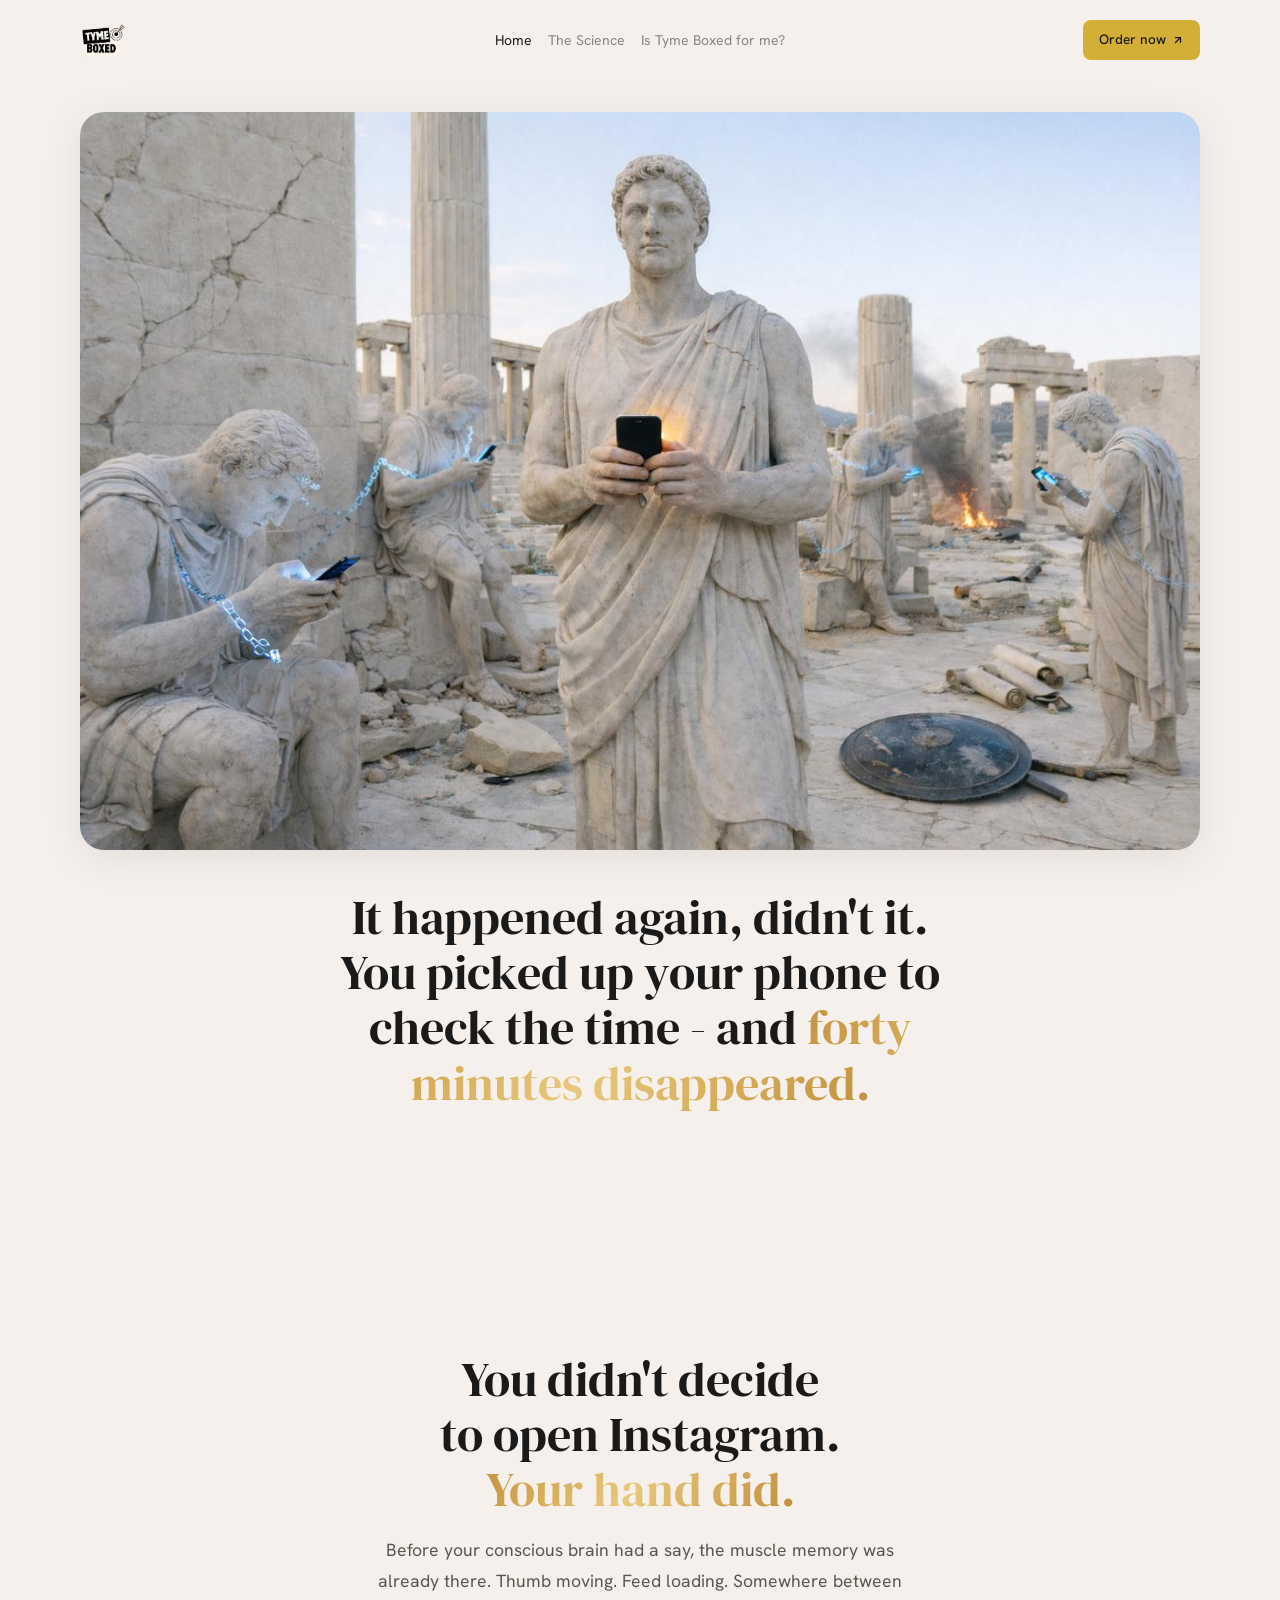
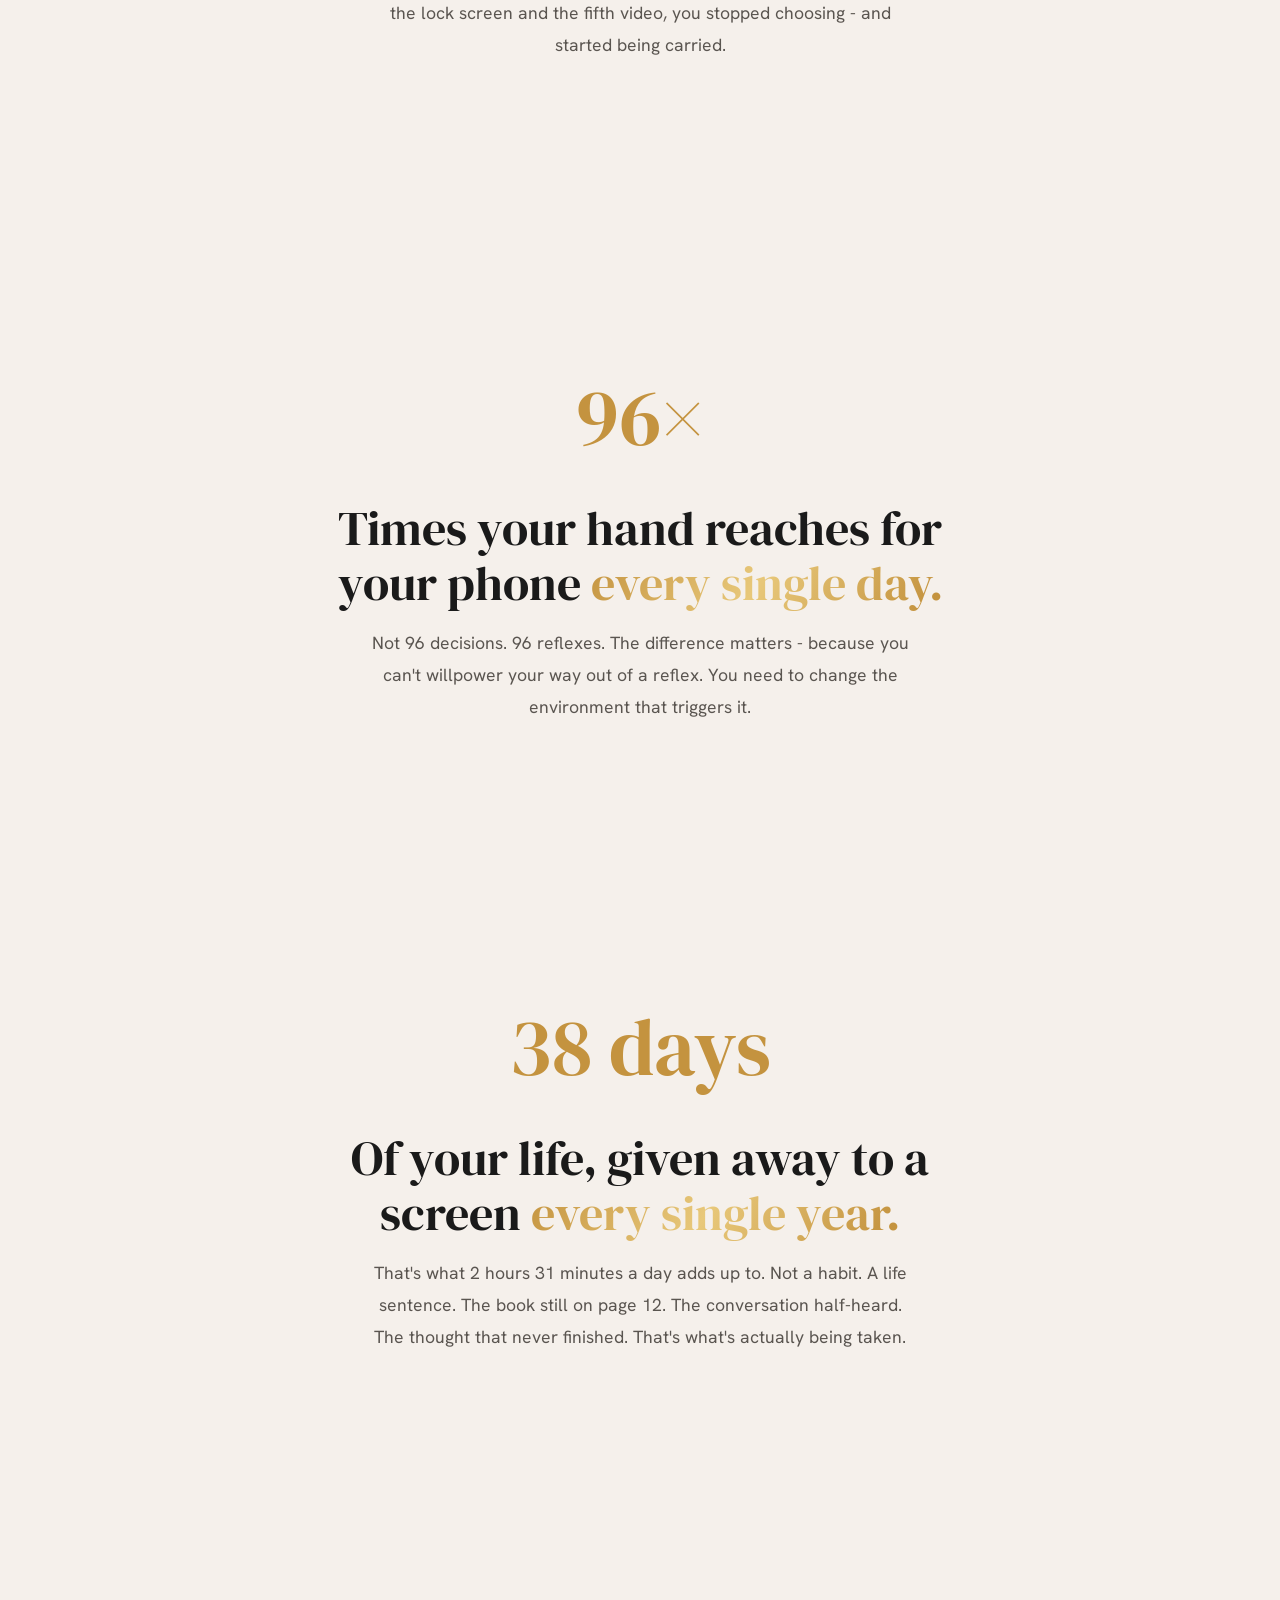
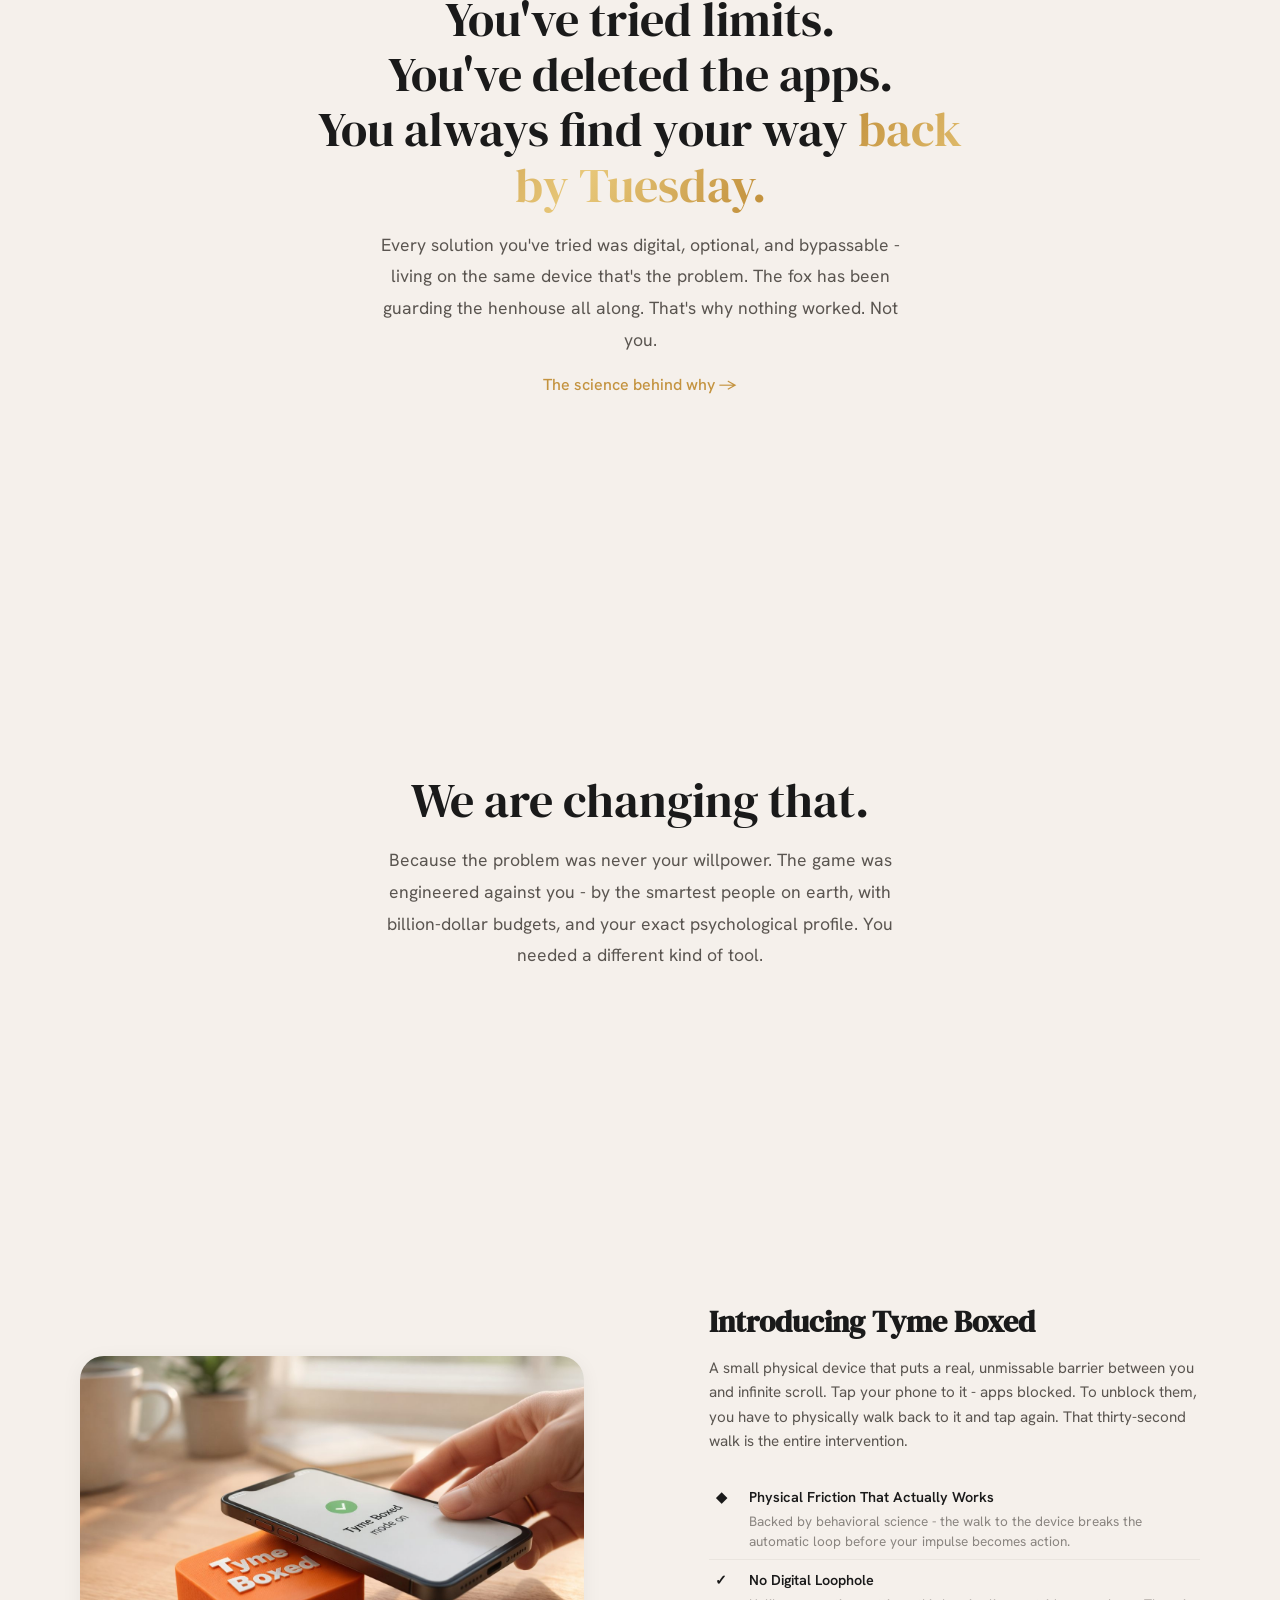
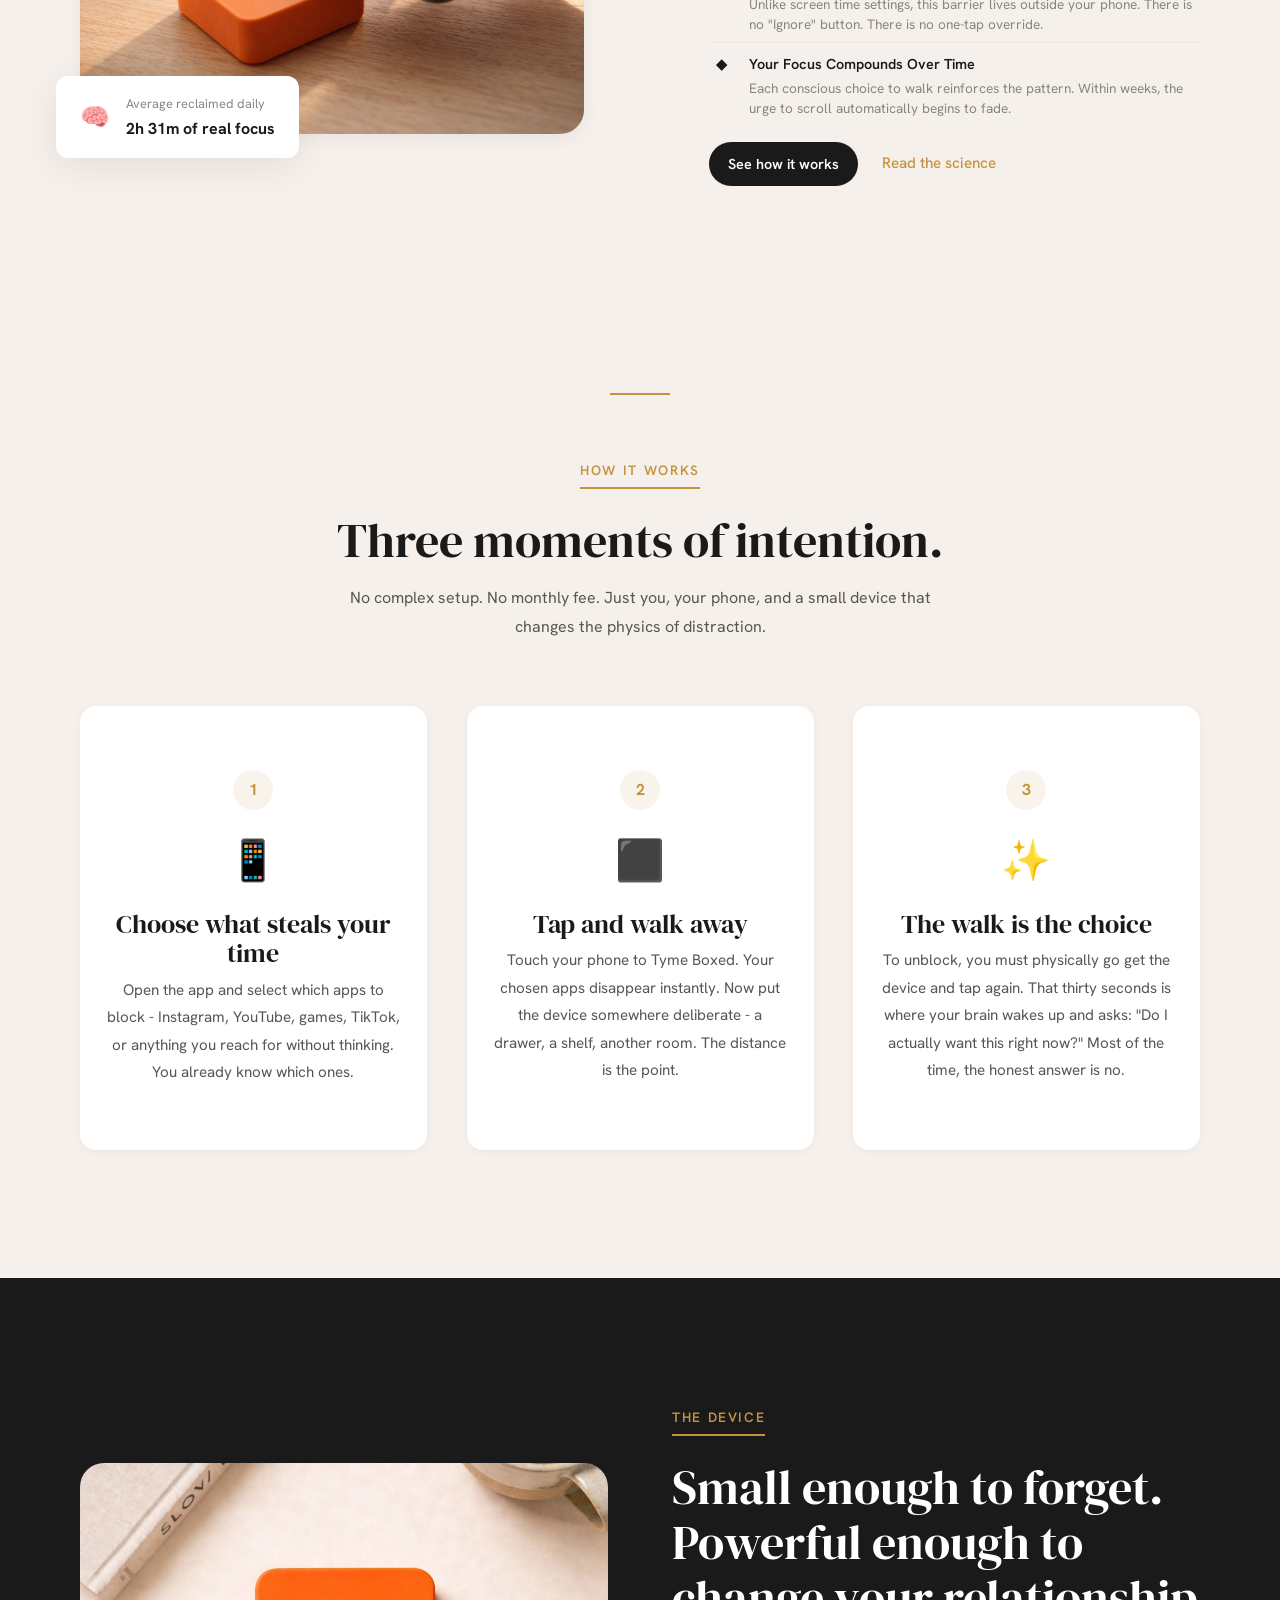
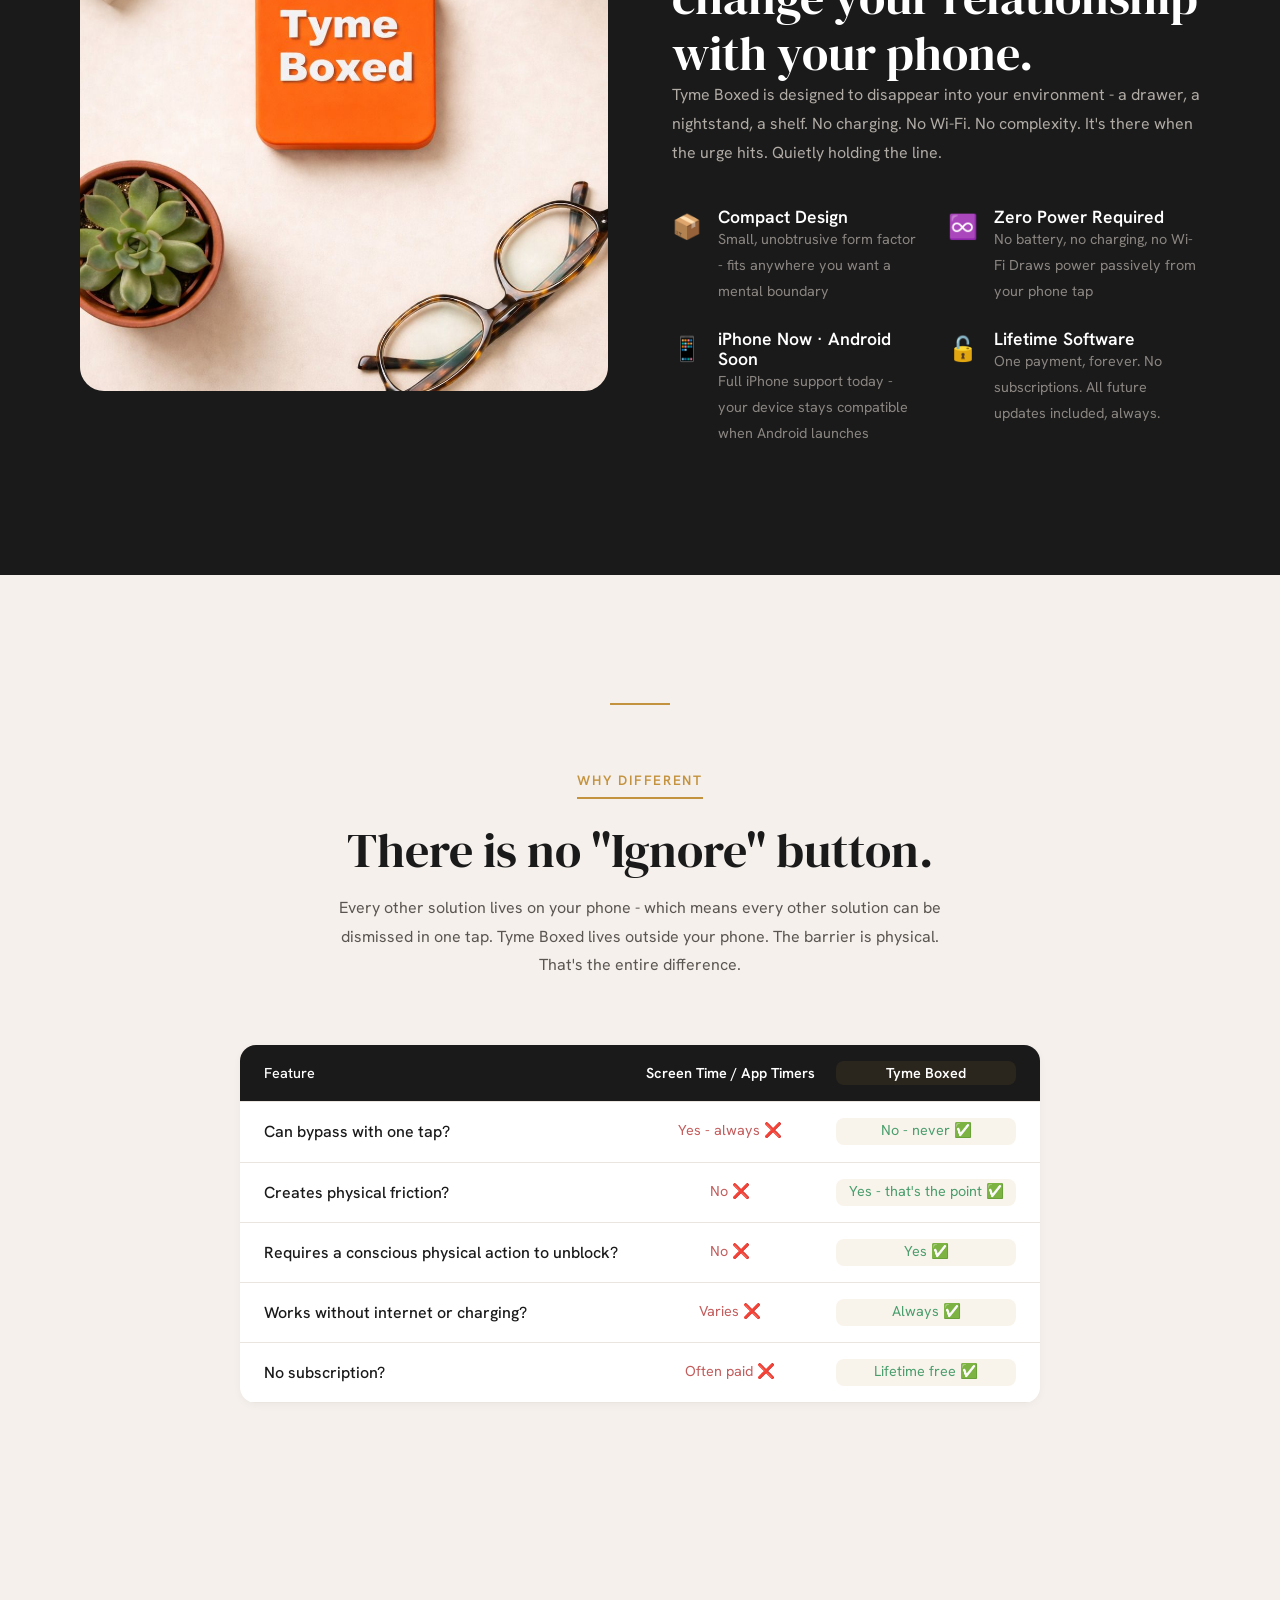
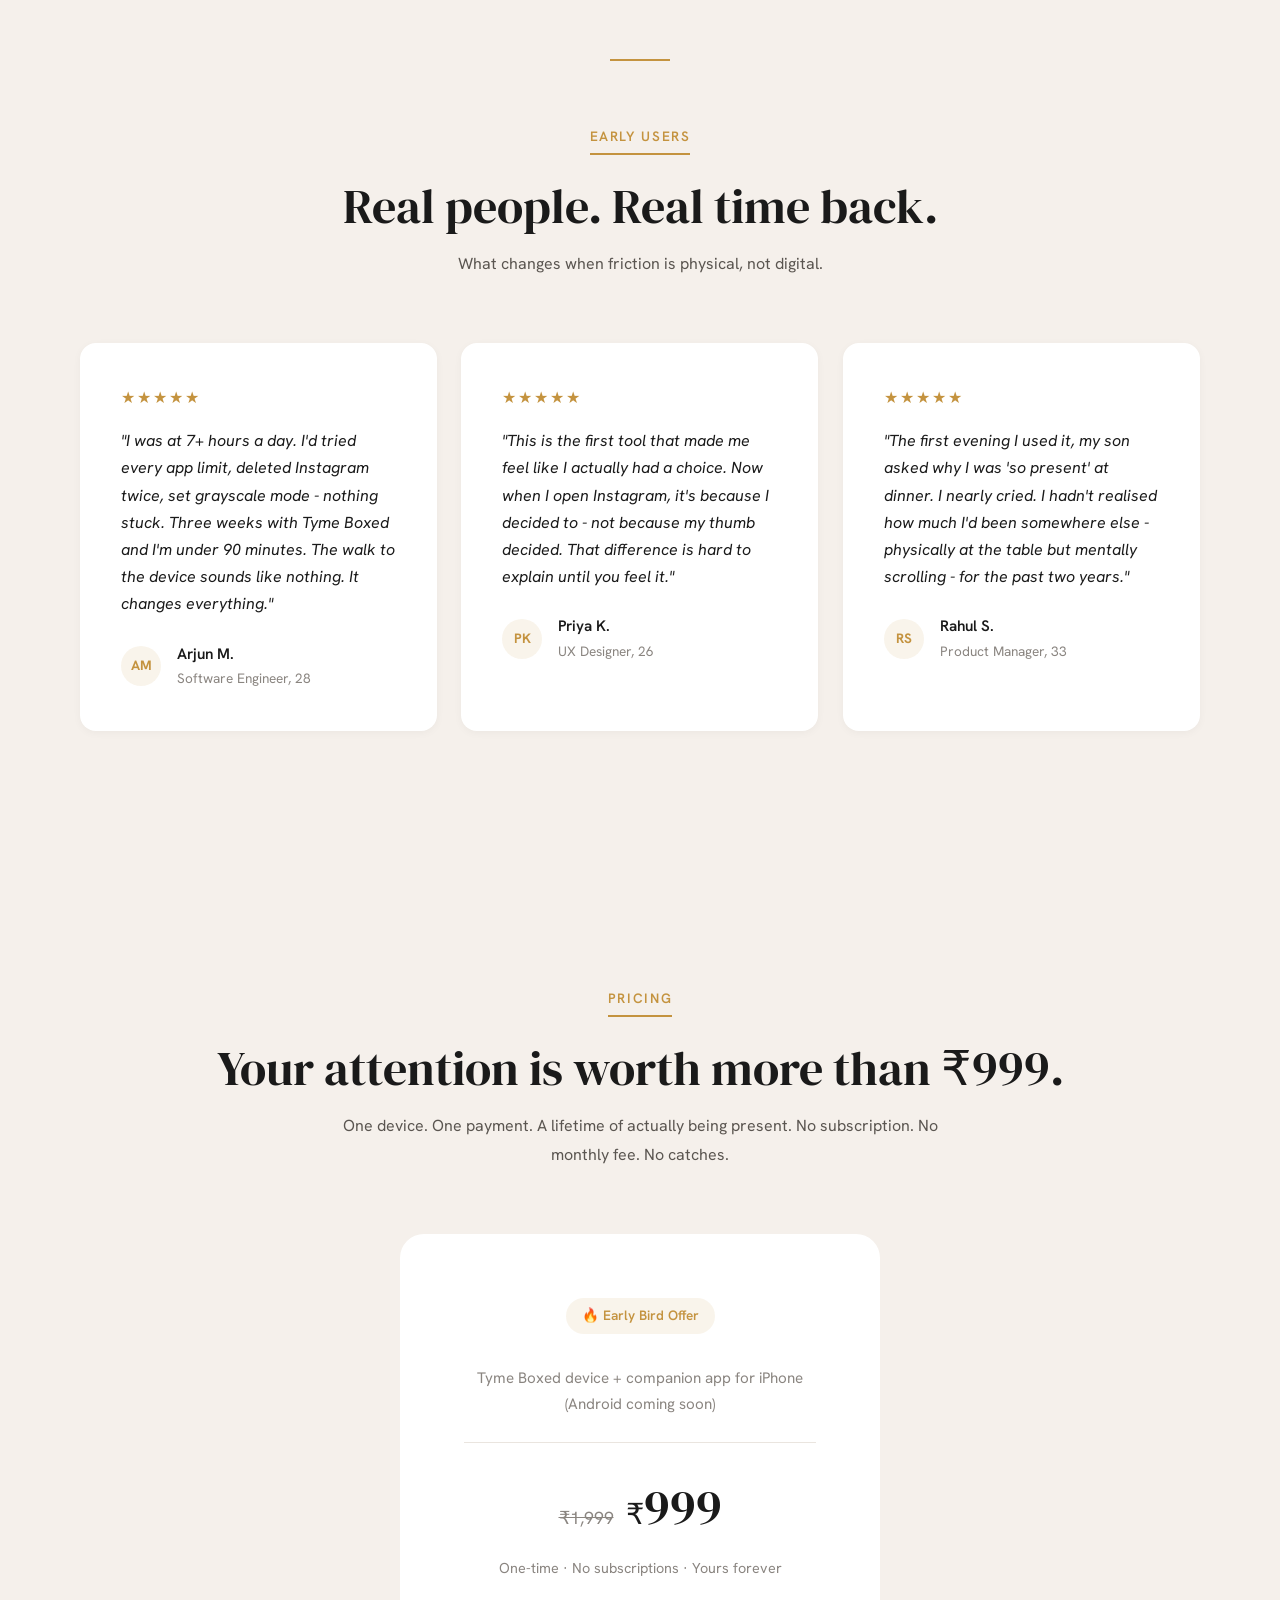
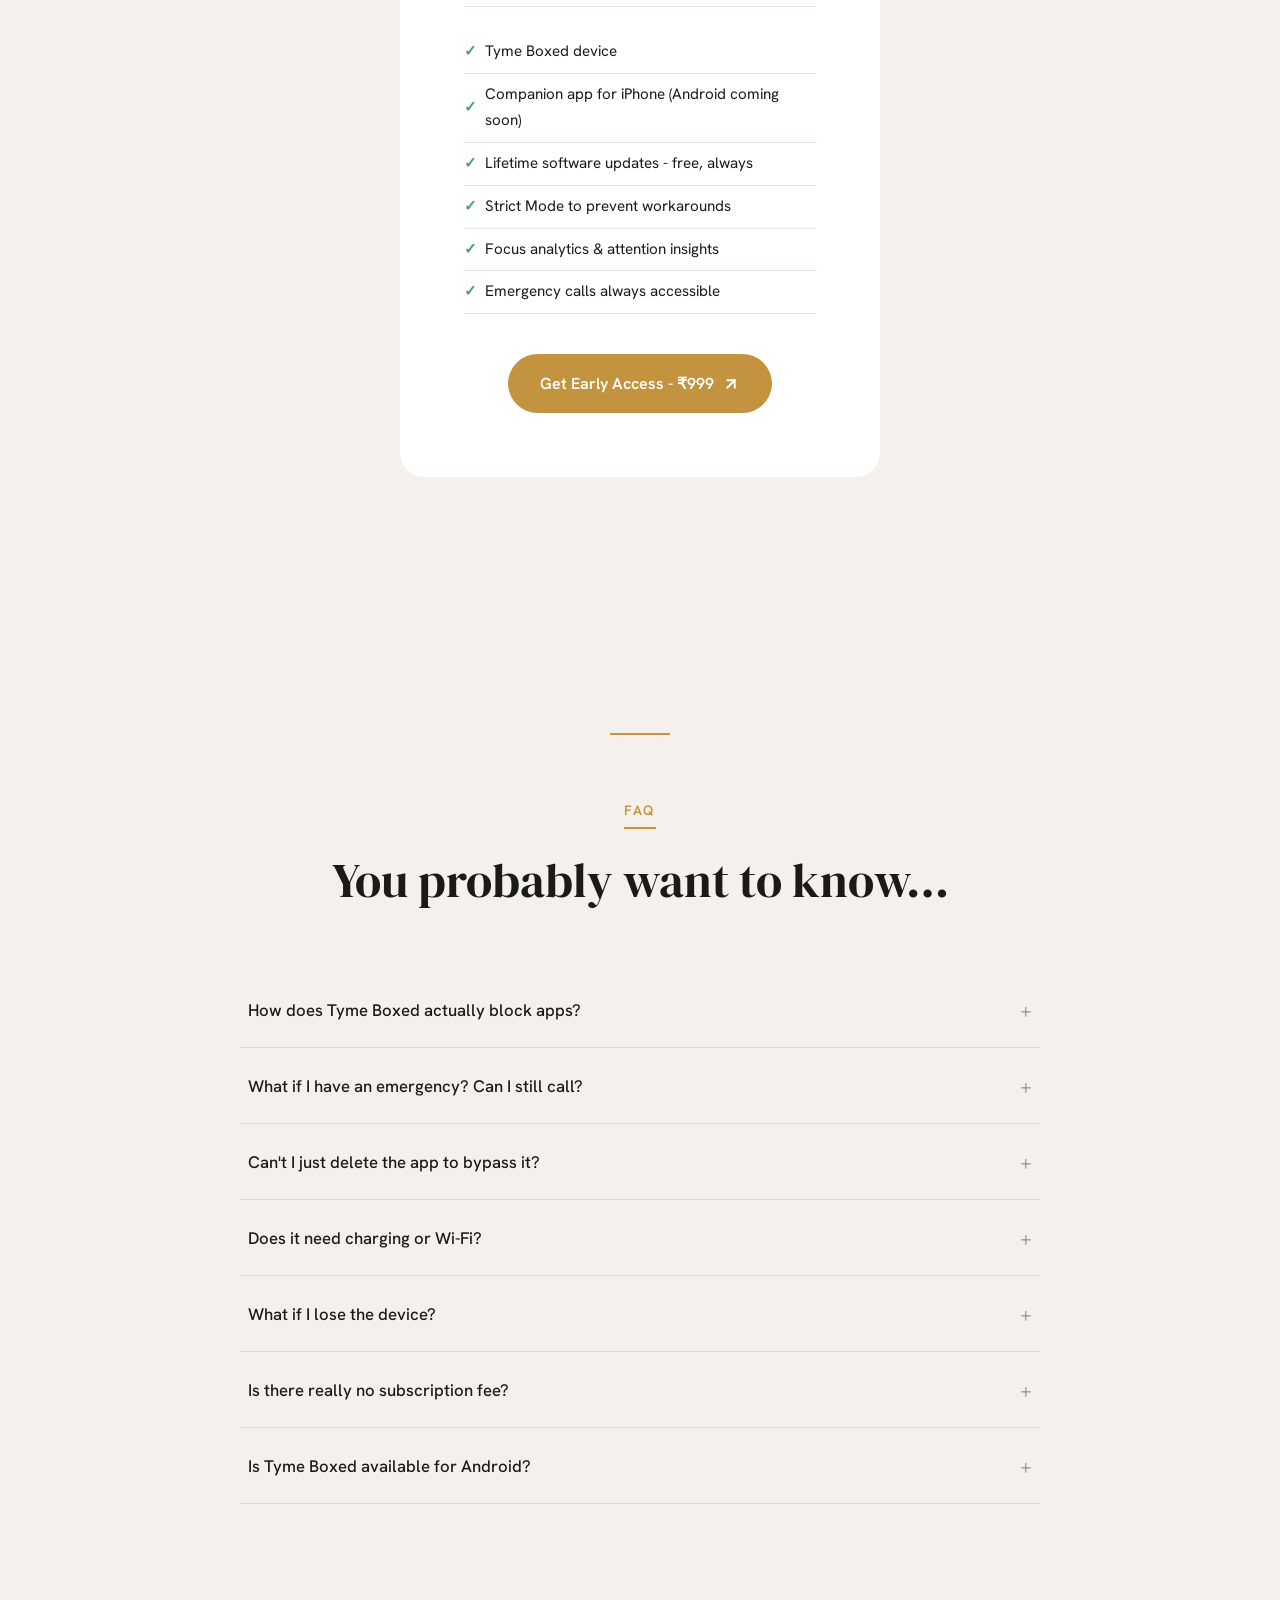
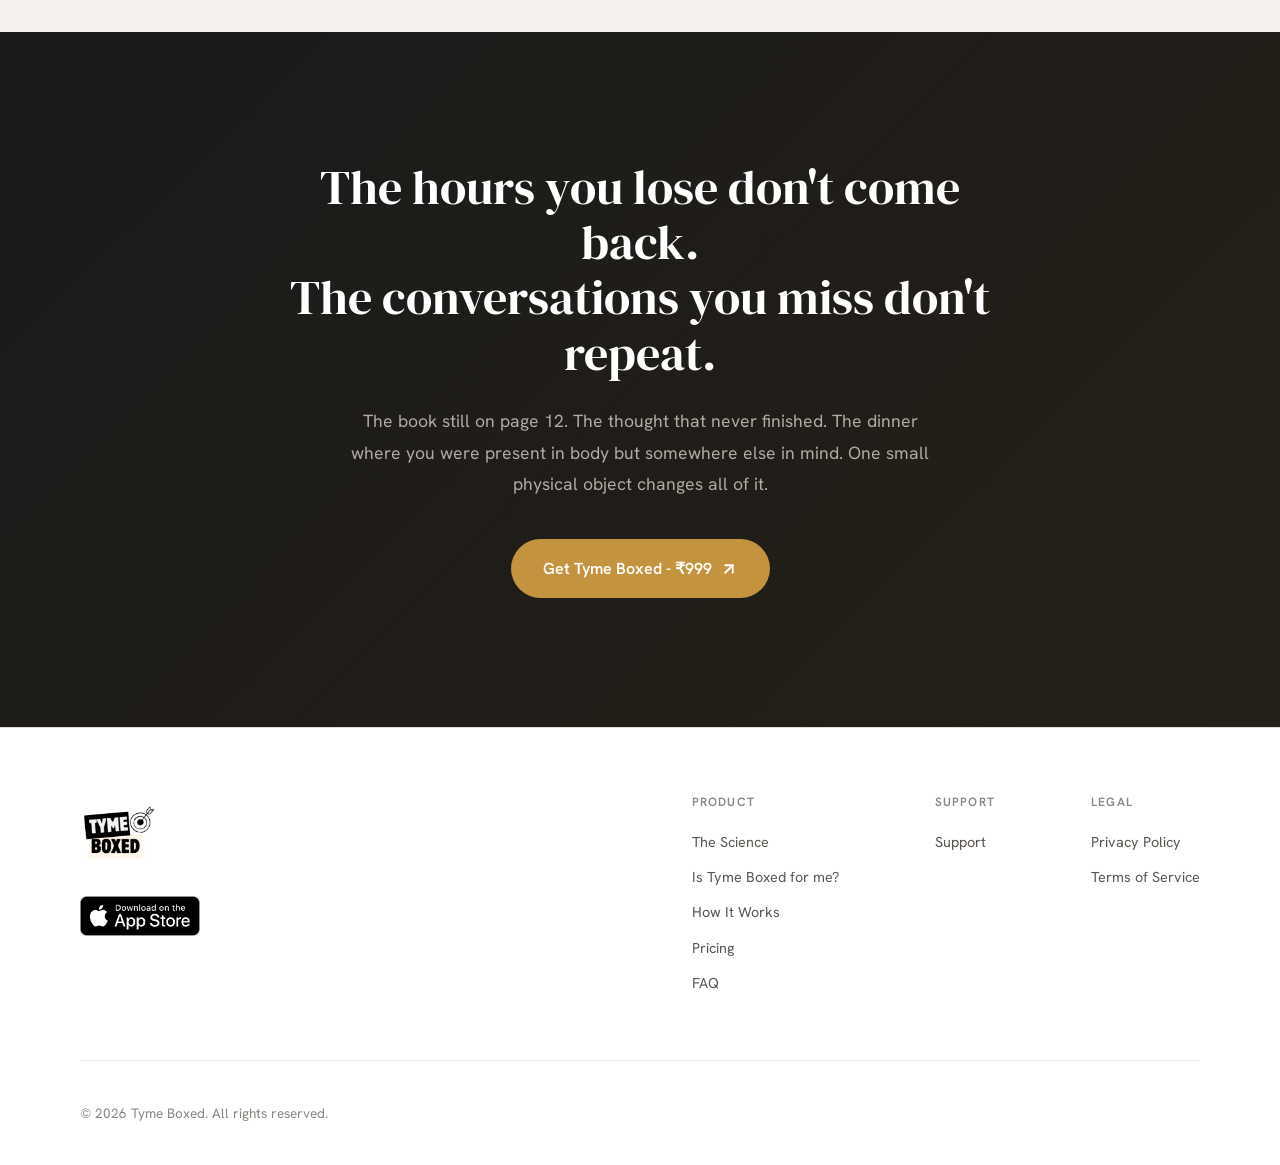
==== index.html @ aa6cd647 "first commit" ====
<!DOCTYPE html>
<html lang="en">

<head>
  <meta charset="UTF-8">
  <meta name="viewport" content="width=device-width, initial-scale=1.0, viewport-fit=cover">
  <title>Tyme Boxed-It happened again, didn't it.</title>
  <meta name="description"
    content="You didn't decide to open Instagram. Your hand just did it. Tyme Boxed is the first physical tool that puts a real barrier between you and the apps designed to hijack your attention.">
  <meta property="og:title" content="Tyme Boxed — Reclaim your attention. Physically.">
  <meta property="og:description"
    content="A tiny NFC device that blocks distracting apps until you physically walk to it and tap again. The walk is the intervention. ₹999 one-time.">
  <meta name="twitter:card" content="summary_large_image">
  <link rel="stylesheet" href="style.css">
  <link rel="icon" href="B11.png">
</head>

<body>

  <!-- ========== NAVIGATION ========== -->
  <nav class="navbar" id="navbar">
    <div class="container">
      <a href="index.html" class="nav-logo"><img src="B1.png" alt="Tyme Boxed"></a>
      <ul class="nav-links" id="navLinks">
        <li><a href="index.html" class="active">Home</a></li>
        <li><a href="science.html">The Science</a></li>
        <li><a href="quiz.html">Is Tyme Boxed for me?</a></li>
      </ul>
      <div class="nav-right">
        <a href="preorder.html" class="nav-cta">
          Order now
          <svg class="nav-cta-arrow" viewBox="0 0 24 24" fill="none" stroke="currentColor" stroke-width="2.5" stroke-linecap="round" stroke-linejoin="round" aria-hidden="true">
            <line x1="7" y1="17" x2="17" y2="7" />
            <polyline points="7 7 17 7 17 17" />
          </svg>
        </a>
        <button class="nav-hamburger" id="navHamburger" aria-label="Toggle menu">
          <span></span><span></span><span></span>
        </button>
      </div>
    </div>
  </nav>

  <!-- ========== HERO ========== -->
  <section class="hero" id="home">
    <div class="container hero-container">
      <div class="hero-image-wrapper reveal">
        <div class="hero-image hero-image-horizontal">
          <img src="main.jpeg" alt="Tyme Boxed device beside a phone — a physical barrier from infinite scroll"
            loading="eager">
        </div>
      </div>
      <div class="hero-text-row reveal">
        <h2 class="hero-headline">It happened again, didn't it. You picked up your phone to check the time - and <span class="accent">forty minutes disappeared.</span></h2>
      </div>
    </div>
  </section>

  <!-- ========== PROBLEM — SCROLL NARRATIVE ========== -->
  <section class="problem" id="problem">

    <div class="problem-slide">
      <div class="reveal">
        <h2>You didn't decide<br>to open Instagram.<br><span class="accent">Your hand did.</span></h2>
        <p>Before your conscious brain had a say, the muscle memory was already there. Thumb moving. Feed loading. Somewhere between the lock screen and the fifth video, you stopped choosing - and started being carried.</p>
      </div>
    </div>

    <div class="problem-slide">
      <div class="reveal">
        <span class="stat-number">96×</span>
        <h2>Times your hand reaches for your phone <span class="accent">every single day.</span></h2>
        <p>Not 96 decisions. 96 reflexes. The difference matters - because you can't willpower your way out of a reflex. You need to change the environment that triggers it.</p>
      </div>
    </div>

    <div class="problem-slide">
      <div class="reveal">
        <span class="stat-number">38 days</span>
        <h2>Of your life, given away to a screen <span class="accent">every single year.</span></h2>
        <p>That's what 2 hours 31 minutes a day adds up to. Not a habit. A life sentence. The book still on page 12. The conversation half-heard. The thought that never finished. That's what's actually being taken.</p>
      </div>
    </div>

    <div class="problem-slide">
      <div class="reveal">
        <h2>You've tried limits.<br>You've deleted the apps.<br>You always find your way <span class="accent">back by Tuesday.</span></h2>
        <p>Every solution you've tried was digital, optional, and bypassable - living on the same device that's the problem. The fox has been guarding the henhouse all along. That's why nothing worked. Not you.</p>
        <a href="science.html" class="subtle-link">The science behind why →</a>
      </div>
    </div>

  </section>

  <!-- ========== WE ARE CHANGING THAT ========== -->
  <section class="changing-section" id="changing">
    <div class="changing-slide">
      <div class="reveal">
        <h2>We are changing that.</h2>
        <p>Because the problem was never your willpower. The game was engineered against you - by the smartest people on earth, with billion-dollar budgets, and your exact psychological profile. You needed a different kind of tool.</p>
      </div>
    </div>
  </section>

  <!-- ========== INTRODUCING TYME BOXED ========== -->
  <section class="intro-section" id="intro">
    <div class="container">
      <div class="intro-card reveal reveal-scale">
        <div class="intro-image-wrapper">
          <div class="intro-image">
            <img src="Tab.jpeg" alt="Tyme Boxed — the physical key to your phone's most distracting apps" loading="lazy">
          </div>
          <div class="hero-float-card">
            <div class="icon">🧠</div>
            <div class="info">
              <p>Average reclaimed daily</p>
              <strong>2h 31m of real focus</strong>
            </div>
          </div>
        </div>
        <div class="intro-content">
          <h2 class="intro-heading">Introducing Tyme Boxed</h2>
          <p class="intro-description">A small physical device that puts a real, unmissable barrier between you and infinite scroll. Tap your phone to it - apps blocked. To unblock them, you have to physically walk back to it and tap again. That thirty-second walk is the entire intervention.</p>
          <ul class="intro-features">
            <li class="intro-feature reveal reveal-delay-1">
              <span class="intro-feature-icon">◆</span>
              <div>
                <strong>Physical Friction That Actually Works</strong>
                <p>Backed by behavioral science - the walk to the device breaks the automatic loop before your impulse becomes action.</p>
              </div>
            </li>
            <li class="intro-feature reveal reveal-delay-2">
              <span class="intro-feature-icon">✓</span>
              <div>
                <strong>No Digital Loophole</strong>
                <p>Unlike screen time settings, this barrier lives outside your phone. There is no "Ignore" button. There is no one-tap override.</p>
              </div>
            </li>
            <li class="intro-feature reveal reveal-delay-3">
              <span class="intro-feature-icon">◆</span>
              <div>
                <strong>Your Focus Compounds Over Time</strong>
                <p>Each conscious choice to walk reinforces the pattern. Within weeks, the urge to scroll automatically begins to fade.</p>
              </div>
            </li>
          </ul>
          <div class="intro-actions">
            <a href="#how-it-works" class="btn-intro-primary">See how it works</a>
            <a href="science.html" class="intro-link">Read the science</a>
          </div>
        </div>
      </div>
    </div>
  </section>

  <!-- ========== HOW IT WORKS ========== -->
  <section class="how-it-works" id="how-it-works">
    <div class="container">
      <div class="how-it-works-header reveal">
        <span class="section-label">How It Works</span>
        <h2>Three moments of intention.</h2>
        <p>No complex setup. No monthly fee. Just you, your phone, and a small device that changes the physics of distraction.</p>
      </div>

      <div class="steps-container">
        <div class="step reveal reveal-delay-1">
          <div class="step-number">1</div>
          <div class="step-icon">📱</div>
          <h3>Choose what steals your time</h3>
          <p>Open the app and select which apps to block - Instagram, YouTube, games, TikTok, or anything you reach for without thinking. You already know which ones.</p>
        </div>

        <div class="step reveal reveal-delay-2">
          <div class="step-number">2</div>
          <div class="step-icon">⬛</div>
          <h3>Tap and walk away</h3>
          <p>Touch your phone to Tyme Boxed. Your chosen apps disappear instantly. Now put the device somewhere deliberate - a drawer, a shelf, another room. The distance is the point.</p>
        </div>

        <div class="step reveal reveal-delay-3">
          <div class="step-number">3</div>
          <div class="step-icon">✨</div>
          <h3>The walk is the choice</h3>
          <p>To unblock, you must physically go get the device and tap again. That thirty seconds is where your brain wakes up and asks: "Do I actually want this right now?" Most of the time, the honest answer is no.</p>
        </div>
      </div>
    </div>
  </section>

  <!-- ========== PRODUCT SHOWCASE ========== -->
  <section class="product-showcase" id="product">
    <div class="container">
      <div class="product-image-wrapper reveal reveal-left">
        <img src="Device.jpeg" alt="Tyme Boxed device — minimal, elegant, no charging required" loading="lazy">
      </div>
      <div class="product-details">
        <span class="section-label reveal reveal-right">The Device</span>
        <h2 class="reveal reveal-right">Small enough to forget.<br>Powerful enough to change your relationship with your phone.</h2>
        <p class="reveal reveal-right">Tyme Boxed is designed to disappear into your environment - a drawer, a nightstand, a shelf. No charging. No Wi-Fi. No complexity. It's there when the urge hits. Quietly holding the line.</p>

        <div class="product-specs">
          <div class="spec-item reveal reveal-delay-1">
            <div class="spec-icon">📦</div>
            <div>
              <h4>Compact Design</h4>
              <p>Small, unobtrusive form factor - fits anywhere you want a mental boundary</p>
            </div>
          </div>
          <div class="spec-item reveal reveal-delay-2">
            <div class="spec-icon">♾️</div>
            <div>
              <h4>Zero Power Required</h4>
              <p>No battery, no charging, no Wi-Fi Draws power passively from your phone tap</p>
            </div>
          </div>
          <div class="spec-item reveal reveal-delay-3">
            <div class="spec-icon">📱</div>
            <div>
              <h4>iPhone Now · Android Soon</h4>
              <p>Full iPhone support today - your device stays compatible when Android launches</p>
            </div>
          </div>
          <div class="spec-item reveal reveal-delay-4">
            <div class="spec-icon">🔓</div>
            <div>
              <h4>Lifetime Software</h4>
              <p>One payment, forever. No subscriptions. All future updates included, always.</p>
            </div>
          </div>
        </div>
      </div>
    </div>
  </section>

  <!-- ========== COMPARISON ========== -->
  <section class="comparison" id="comparison">
    <div class="container">
      <div class="comparison-header reveal">
        <span class="section-label">Why Different</span>
        <h2>There is no "Ignore" button.</h2>
        <p>Every other solution lives on your phone - which means every other solution can be dismissed in one tap. Tyme Boxed lives outside your phone. The barrier is physical. That's the entire difference.</p>
      </div>

      <div class="comparison-table reveal reveal-scale">
        <div class="comparison-row header">
          <div class="feature">Feature</div>
          <div class="status">Screen Time / App Timers</div>
          <div class="status tyme-col">Tyme Boxed</div>
        </div>
        <div class="comparison-row">
          <div class="feature">Can bypass with one tap?</div>
          <div class="status fail">Yes - always ❌</div>
          <div class="status pass tyme-col">No - never ✅</div>
        </div>
        <div class="comparison-row">
          <div class="feature">Creates physical friction?</div>
          <div class="status fail">No ❌</div>
          <div class="status pass tyme-col">Yes - that's the point ✅</div>
        </div>
        <div class="comparison-row">
          <div class="feature">Requires a conscious physical action to unblock?</div>
          <div class="status fail">No ❌</div>
          <div class="status pass tyme-col">Yes ✅</div>
        </div>
        <div class="comparison-row">
          <div class="feature">Works without internet or charging?</div>
          <div class="status fail">Varies ❌</div>
          <div class="status pass tyme-col">Always ✅</div>
        </div>
        <div class="comparison-row">
          <div class="feature">No subscription?</div>
          <div class="status fail">Often paid ❌</div>
          <div class="status pass tyme-col">Lifetime free ✅</div>
        </div>
      </div>
    </div>
  </section>

  <!-- ========== TESTIMONIALS ========== -->
  <section class="testimonials" id="testimonials">
    <div class="container">
      <div class="testimonials-header reveal">
        <span class="section-label">Early Users</span>
        <h2>Real people. Real time back.</h2>
        <p>What changes when friction is physical, not digital.</p>
      </div>

      <div class="testimonials-grid">
        <div class="testimonial-card reveal reveal-delay-1">
          <div class="testimonial-stars">★★★★★</div>
          <blockquote>"I was at 7+ hours a day. I'd tried every app limit, deleted Instagram twice, set grayscale mode - nothing stuck. Three weeks with Tyme Boxed and I'm under 90 minutes. The walk to the device sounds like nothing. It changes everything."</blockquote>
          <div class="testimonial-author">
            <div class="testimonial-avatar">AM</div>
            <div>
              <div class="name">Arjun M.</div>
              <div class="role">Software Engineer, 28</div>
            </div>
          </div>
        </div>

        <div class="testimonial-card reveal reveal-delay-2">
          <div class="testimonial-stars">★★★★★</div>
          <blockquote>"This is the first tool that made me feel like I actually had a choice. Now when I open Instagram, it's because I decided to - not because my thumb decided. That difference is hard to explain until you feel it."</blockquote>
          <div class="testimonial-author">
            <div class="testimonial-avatar">PK</div>
            <div>
              <div class="name">Priya K.</div>
              <div class="role">UX Designer, 26</div>
            </div>
          </div>
        </div>

        <div class="testimonial-card reveal reveal-delay-3">
          <div class="testimonial-stars">★★★★★</div>
          <blockquote>"The first evening I used it, my son asked why I was 'so present' at dinner. I nearly cried. I hadn't realised how much I'd been somewhere else - physically at the table but mentally scrolling - for the past two years."</blockquote>
          <div class="testimonial-author">
            <div class="testimonial-avatar">RS</div>
            <div>
              <div class="name">Rahul S.</div>
              <div class="role">Product Manager, 33</div>
            </div>
          </div>
        </div>
      </div>
    </div>
  </section>

  <!-- ========== PRICING ========== -->
  <section class="pricing" id="pricing">
    <div class="container">
      <div class="pricing-header reveal">
        <span class="section-label">Pricing</span>
        <h2>Your attention is worth more than ₹999.</h2>
        <p>One device. One payment. A lifetime of actually being present. No subscription. No monthly fee. No catches.</p>
      </div>

      <div class="pricing-card reveal reveal-scale">
        <div class="pricing-badge">🔥 Early Bird Offer</div>
        <div class="product-desc">Tyme Boxed device + companion app for iPhone (Android coming soon)</div>

        <div class="price-display">
          <span class="price-original">₹1,999</span>
          <span class="price-current"><span class="currency">₹</span>999</span>
          <p class="price-period">One-time · No subscriptions · Yours forever</p>
        </div>

        <ul class="pricing-features">
          <li><span class="check">✓</span> Tyme Boxed  device</li>
          <li><span class="check">✓</span> Companion app for iPhone (Android coming soon)</li>
          <li><span class="check">✓</span> Lifetime software updates - free, always</li>
          <li><span class="check">✓</span> Strict Mode to prevent workarounds</li>
          <li><span class="check">✓</span> Focus analytics & attention insights</li>
          <li><span class="check">✓</span> Emergency calls always accessible</li>
        </ul>

        <a href="preorder.html" class="btn-primary">
          Get Early Access - ₹999
          <svg width="18" height="18" viewBox="0 0 24 24" fill="none" stroke="currentColor" stroke-width="2.5"
            stroke-linecap="round" stroke-linejoin="round">
            <line x1="7" y1="17" x2="17" y2="7" />
            <polyline points="7 7 17 7 17 17" />
          </svg>
        </a>
      </div>
    </div>
  </section>

  <!-- ========== FAQ ========== -->
  <section class="faq" id="faq">
    <div class="container">
      <div class="faq-header reveal">
        <span class="section-label">FAQ</span>
        <h2>You probably want to know…</h2>
      </div>

      <div class="faq-container">

        <div class="faq-item reveal">
          <button class="faq-question" aria-expanded="false">
            How does Tyme Boxed actually block apps?
            <span class="faq-icon">+</span>
          </button>
          <div class="faq-answer">
            <div class="faq-answer-inner">
              When you tap your iPhone to Tyme Boxed, the device communicates with the companion app to activate Screen Time restrictions on the apps you've selected. Instagram, YouTube, games - they disappear from reach. To get them back, you physically return to the device and tap again. No Wi-Fi required. No charging required. Ever.
            </div>
          </div>
        </div>

        <div class="faq-item reveal">
          <button class="faq-question" aria-expanded="false">
            What if I have an emergency? Can I still call?
            <span class="faq-icon">+</span>
          </button>
          <div class="faq-answer">
            <div class="faq-answer-inner">
              Always. Phone calls, messages, maps, and all essential apps remain fully accessible. Tyme Boxed only blocks the specific apps you select - the ones designed to keep you scrolling, not the ones that keep you safe and connected.
            </div>
          </div>
        </div>

        <div class="faq-item reveal">
          <button class="faq-question" aria-expanded="false">
            Can't I just delete the app to bypass it?
            <span class="faq-icon">+</span>
          </button>
          <div class="faq-answer">
            <div class="faq-answer-inner">
              Not with Strict Mode enabled. When active, the Tyme Boxed companion app cannot be removed during a blocking session - you'd need to tap the device first to end the session. And even without Strict Mode, the process of reinstalling and reconfiguring creates exactly the kind of deliberate friction that makes you pause and reconsider.
            </div>
          </div>
        </div>

        <div class="faq-item reveal">
          <button class="faq-question" aria-expanded="false">
            Does it need charging or Wi-Fi?
            <span class="faq-icon">+</span>
          </button>
          <div class="faq-answer">
            <div class="faq-answer-inner">
              Neither. Tyme Boxed uses NFC - the same technology as tap-to-pay - and draws power passively from your phone during the tap itself. No battery. No charging. No internet connection. It works completely offline, always, and is designed to last indefinitely.
            </div>
          </div>
        </div>

        <div class="faq-item reveal">
          <button class="faq-question" aria-expanded="false">
            What if I lose the device?
            <span class="faq-icon">+</span>
          </button>
          <div class="faq-answer">
            <div class="faq-answer-inner">
              Replacement devices are available at a significantly discounted rate for existing customers. In the meantime, you can always unblock apps from within the companion app through a deliberate multi-step process - it's intentionally not quick.
            </div>
          </div>
        </div>

        <div class="faq-item reveal">
          <button class="faq-question" aria-expanded="false">
            Is there really no subscription fee?
            <span class="faq-icon">+</span>
          </button>
          <div class="faq-answer">
            <div class="faq-answer-inner">
              Really. ₹999 once, forever. The device and the full companion app with all features - including all future software updates - are included in that single payment. We believe reclaiming your attention shouldn't cost you a monthly bill.
            </div>
          </div>
        </div>

        <div class="faq-item reveal">
          <button class="faq-question" aria-expanded="false">
            Is Tyme Boxed available for Android?
            <span class="faq-icon">+</span>
          </button>
          <div class="faq-answer">
            <div class="faq-answer-inner">
              Currently iPhone only. Android support is in active development and coming soon. When it launches, existing device owners won't need to buy new hardware - the same Tyme Boxed device will work with the Android app automatically.
            </div>
          </div>
        </div>

      </div>
    </div>
  </section>

  <!-- ========== FINAL CTA ========== -->
  <section class="final-cta">
    <div class="container">
      <h2 class="reveal">The hours you lose don't come back.<br>The conversations you miss don't repeat.</h2>
      <p class="reveal">The book still on page 12. The thought that never finished. The dinner where you were present in body but somewhere else in mind. One small physical object changes all of it.</p>
      <a href="preorder.html" class="btn-primary reveal">
        Get Tyme Boxed - ₹999
        <svg width="18" height="18" viewBox="0 0 24 24" fill="none" stroke="currentColor" stroke-width="2.5"
          stroke-linecap="round" stroke-linejoin="round">
          <line x1="7" y1="17" x2="17" y2="7" />
          <polyline points="7 7 17 7 17 17" />
        </svg>
      </a>
    </div>
  </section>

  <!-- ========== FOOTER ========== -->
  <footer class="footer">
    <div class="container">
      <div class="footer-top">
        <div class="footer-brand">
          <a href="index.html" class="footer-logo"><img src="B1.png" alt="Tyme Boxed"></a>
          <a href="https://apps.apple.com/in/app/tyme-boxed/id6759287522" target="_blank" rel="noopener noreferrer"
            class="footer-app-badge" aria-label="Download on the App Store">
            <img src="app.png" alt="Download on the App Store" class="footer-app-badge-img">
          </a>
        </div>
        <nav class="footer-nav">
          <div class="footer-nav-group">
            <span class="footer-nav-label">Product</span>
            <ul class="footer-links">
              <li><a href="science.html">The Science</a></li>
              <li><a href="quiz.html">Is Tyme Boxed for me?</a></li>
              <li><a href="index.html#how-it-works">How It Works</a></li>
              <li><a href="index.html#pricing">Pricing</a></li>
              <li><a href="index.html#faq">FAQ</a></li>
            </ul>
          </div>
          <div class="footer-nav-group">
            <span class="footer-nav-label">Support</span>
            <ul class="footer-links">
              <li><a href="support.html">Support</a></li>
            </ul>
          </div>
          <div class="footer-nav-group">
            <span class="footer-nav-label">Legal</span>
            <ul class="footer-links">
              <li><a href="privacy.html">Privacy Policy</a></li>
              <li><a href="terms.html">Terms of Service</a></li>
            </ul>
          </div>
        </nav>
      </div>
      <div class="footer-bottom">
        <p class="footer-copy">&copy; 2026 Tyme Boxed. All rights reserved.</p>
      </div>
    </div>
  </footer>

  <script src="script.js"></script>
</body>

</html>
---- style.css ----
/* ===========================
   TYME BOXED — DESIGN SYSTEM
   Inspired by Mave Health
   =========================== */

/* --- Google Fonts --- */
@import url('https://fonts.googleapis.com/css2?family=DM+Serif+Display:ital@0;1&family=Hanken+Grotesk:wght@300;400;500;600;700&display=swap');


/* --- Design Tokens --- */
:root {
  /* Colors */
  --bg-primary: #F5F0EB;
  --bg-white: #FFFFFF;
  --bg-dark: #1A1A1A;
  --bg-card: #F0EBE4;
  --bg-option: #F5F1EC;
  --text-primary: #1A1A1A;
  --text-secondary: #5A5550;
  --text-muted: #8A8580;
  --text-light: #B0ABA5;
  --accent-gold: #C4933F;
  --accent-gold-hover: #B3842F;
  --accent-gold-bg: #C4933F1A;
  --accent-gold-light: #D4AF37;
  --success: #4A9E6E;
  --fail: #C45C5C;
  --border: #E0DBD5;
  --border-light: #EAE5DF;

  /* Typography */
  --font-heading: 'DM Serif Display', serif;
  --font-body: 'Hanken Grotesk', sans-serif;
  /* Spacing */
  --space-xs: 0.5rem;
  --space-sm: 1rem;
  --space-md: 1.5rem;
  --space-lg: 2.5rem;
  --space-xl: 4rem;
  --space-2xl: 6rem;
  --space-3xl: 8rem;

  /* Sizing */
  --max-width: 1200px;
  --max-width-narrow: 800px;

  /* Shadows */
  --shadow-sm: 0 2px 8px rgba(0, 0, 0, 0.04);
  --shadow-md: 0 4px 20px rgba(0, 0, 0, 0.06);
  --shadow-lg: 0 8px 40px rgba(0, 0, 0, 0.08);

  /* Transitions */
  --ease-smooth: cubic-bezier(0.25, 0.46, 0.45, 0.94);
  --ease-out: cubic-bezier(0.0, 0.0, 0.2, 1);
  --duration-fast: 300ms;
  --duration-normal: 500ms;
  --duration-slow: 800ms;

  /* Border Radius */
  --radius-sm: 8px;
  --radius-md: 12px;
  --radius-lg: 16px;
  --radius-xl: 24px;
  --radius-round: 100px;
}


/* --- Reset & Base --- */
*,
*::before,
*::after {
  margin: 0;
  padding: 0;
  box-sizing: border-box;
}

html {
  scroll-behavior: smooth;
  -webkit-font-smoothing: antialiased;
  -moz-osx-font-smoothing: grayscale;
}

body {
  font-family: var(--font-body);
  font-weight: 400;
  font-size: 1rem;
  line-height: 1.7;
  color: var(--text-primary);
  background: var(--bg-primary);
  overflow-x: hidden;
  overflow-y: auto;
  -webkit-overflow-scrolling: touch;
  /* Safe area for iPad with home indicator */
  padding-left: env(safe-area-inset-left);
  padding-right: env(safe-area-inset-right);
}

img {
  max-width: 100%;
  height: auto;
  display: block;
}

a {
  text-decoration: none;
  color: inherit;
  transition: opacity var(--duration-fast) var(--ease-smooth);
}

ul {
  list-style: none;
}

.container {
  max-width: var(--max-width);
  margin: 0 auto;
  padding: 0 var(--space-lg);
}


/* --- Typography --- */
h1,
h2,
h3,
h4 {
  font-family: var(--font-heading);
  font-weight: 400;
  line-height: 1.15;
  color: var(--text-primary);
}

h1 {
  font-size: clamp(2.5rem, 5vw, 3.8rem);
}

h2 {
  font-size: clamp(2rem, 4vw, 3rem);
}

h3 {
  font-size: clamp(1.3rem, 2.5vw, 1.6rem);
}

h4 {
  font-size: 1.1rem;
}

p {
  color: var(--text-secondary);
  max-width: 640px;
  line-height: 1.8;
}

.accent {
  background: linear-gradient(
    120deg,
    var(--accent-gold) 0%,
    #E8C87A 25%,
    var(--accent-gold) 50%,
    #D4AF37 75%,
    var(--accent-gold) 100%
  );
  background-size: 200% auto;
  -webkit-background-clip: text;
  -webkit-text-fill-color: transparent;
  background-clip: text;
  animation: accentShimmer 5s ease-in-out infinite;
}

@keyframes accentShimmer {
  0% { background-position: 0% center; }
  50% { background-position: 100% center; }
  100% { background-position: 0% center; }
}

.section-label {
  display: inline-block;
  font-family: var(--font-body);
  font-size: 0.85rem;
  font-weight: 600;
  text-transform: uppercase;
  letter-spacing: 0.12em;
  color: var(--accent-gold);
  margin-bottom: var(--space-sm);
  position: relative;
  padding-bottom: 0.4rem;
}

.section-label::after {
  content: '';
  position: absolute;
  bottom: 0;
  left: 0;
  width: 0;
  height: 2px;
  background: var(--accent-gold);
  transition: width 0.8s cubic-bezier(0.16, 1, 0.3, 1) 0.3s;
}

.visible .section-label::after,
.section-label.visible::after {
  width: 100%;
}


/* ===========================
   NAVIGATION — Mave Style
   =========================== */
.navbar {
  position: fixed;
  top: 0;
  left: 0;
  right: 0;
  z-index: 1000;
  padding: var(--space-sm) 0;
  transition: background 0.4s ease, padding 0.4s ease, border-color 0.4s ease, backdrop-filter 0.4s ease;
  animation: navEntrance 0.6s cubic-bezier(0.16, 1, 0.3, 1) both;
}

@keyframes navEntrance {
  from { opacity: 0; transform: translateY(-16px); }
  to { opacity: 1; transform: translateY(0); }
}

.navbar .container {
  display: flex;
  align-items: center;
  justify-content: space-between;
  position: relative;
}

.navbar.scrolled {
  background: rgba(245, 240, 235, 0.92);
  backdrop-filter: blur(20px);
  -webkit-backdrop-filter: blur(20px);
  padding: var(--space-xs) 0;
  border-bottom: 1px solid var(--border-light);
}

.nav-logo {
  display: flex;
  align-items: center;
  flex-shrink: 0;
}

.nav-logo img {
  height: 48px;
  width: auto;
  display: block;
}

/* Center nav links */
.nav-links {
  display: flex;
  align-items: center;
  gap: var(--space-sm);
  position: absolute;
  left: 50%;
  transform: translateX(-50%);
}

.nav-links li a {
  font-size: 0.875rem;
  font-weight: 400;
  color: var(--text-primary);
  opacity: 0.5;
  transition: opacity var(--duration-fast) var(--ease-smooth);
  white-space: nowrap;
}

.nav-links li a:hover,
.nav-links li a.active {
  opacity: 1;
}

/* Gold CTA button */
.nav-cta {
  display: inline-flex;
  align-items: center;
  gap: 0.35rem;
  background: var(--accent-gold-light);
  color: var(--text-primary) !important;
  opacity: 1 !important;
  padding: 0.5rem 1rem;
  border-radius: var(--radius-sm);
  font-size: 0.85rem;
  font-weight: 500;
  transition: background var(--duration-fast) var(--ease-smooth), transform var(--duration-fast) var(--ease-smooth), box-shadow var(--duration-fast) var(--ease-smooth);
  white-space: nowrap;
  flex-shrink: 0;
  animation: ctaPulse 3s ease-in-out 2s infinite;
}

@keyframes ctaPulse {
  0%, 100% { box-shadow: 0 0 0 0 rgba(212, 175, 55, 0); }
  50% { box-shadow: 0 0 16px 3px rgba(212, 175, 55, 0.25); }
}

.nav-cta:hover {
  background: var(--accent-gold-hover);
  transform: translateY(-1px);
  animation-play-state: paused;
}

.nav-cta svg {
  width: 12px;
  height: 12px;
}

.nav-cta-arrow {
  width: 14px;
  height: 14px;
  flex-shrink: 0;
  stroke-width: 2.5;
}

/* Nav right: Order now + Hamburger (grouped on mobile) */
.nav-right {
  display: flex;
  align-items: center;
  gap: 0.5rem;
}

/* Hamburger */
.nav-hamburger {
  display: none;
  background: none;
  border: none;
  cursor: pointer;
  padding: 8px;
  flex-direction: column;
  gap: 5px;
}

.nav-hamburger span {
  display: block;
  width: 22px;
  height: 2px;
  background: var(--text-primary);
  transition: all var(--duration-fast) var(--ease-smooth);
}

/* Mobile menu backdrop overlay */
.nav-overlay {
  position: fixed;
  inset: 0;
  background: rgba(0, 0, 0, 0.35);
  z-index: 999;
  opacity: 0;
  visibility: hidden;
  transition: opacity 0.3s ease, visibility 0.3s ease;
  -webkit-tap-highlight-color: transparent;
  backdrop-filter: blur(2px);
  -webkit-backdrop-filter: blur(2px);
}

.nav-overlay.active {
  opacity: 1;
  visibility: visible;
}


/* ===========================
   BUTTONS
   =========================== */
.btn-primary {
  display: inline-flex;
  align-items: center;
  gap: 0.5rem;
  background: var(--accent-gold);
  color: #fff;
  padding: 1rem 2rem;
  border-radius: var(--radius-round);
  font-family: var(--font-body);
  font-size: 1rem;
  font-weight: 600;
  border: none;
  cursor: pointer;
  transition: all 0.35s cubic-bezier(0.16, 1, 0.3, 1);
  position: relative;
  overflow: hidden;
}

.btn-primary:hover {
  background: var(--accent-gold-hover);
  transform: translateY(-2px) scale(1.02);
  box-shadow: 0 8px 30px rgba(196, 147, 63, 0.3);
}

.btn-primary:active {
  transform: translateY(0) scale(0.98);
}

.btn-primary svg {
  transition: transform 0.3s cubic-bezier(0.16, 1, 0.3, 1);
}

.btn-primary:hover svg {
  transform: translate(2px, -2px);
}

.btn-primary::after {
  content: '';
  position: absolute;
  top: -50%;
  left: -100%;
  width: 50%;
  height: 200%;
  background: linear-gradient(
    90deg,
    transparent,
    rgba(255, 255, 255, 0.2),
    transparent
  );
  transform: skewX(-25deg);
  transition: left 0.6s ease;
  pointer-events: none;
}

.btn-primary:hover::after {
  left: 150%;
}

.btn-secondary {
  display: inline-flex;
  align-items: center;
  gap: 0.5rem;
  color: var(--text-primary);
  padding: 1rem 2rem;
  border-radius: var(--radius-round);
  font-size: 1rem;
  font-weight: 500;
  border: 1.5px solid var(--border);
  transition: all 0.35s cubic-bezier(0.16, 1, 0.3, 1);
}

.btn-secondary:hover {
  border-color: var(--text-primary);
  transform: translateY(-2px);
  box-shadow: 0 4px 16px rgba(0, 0, 0, 0.06);
}

.btn-secondary:active {
  transform: translateY(0);
}

/* Focus states for accessibility */
.btn-primary:focus-visible,
.btn-secondary:focus-visible,
.nav-cta:focus-visible,
.btn-intro-primary:focus-visible {
  outline: 2px solid var(--accent-gold);
  outline-offset: 3px;
}

.faq-question:focus-visible,
.quiz-option:focus-visible,
.footer-links a:focus-visible {
  outline: 2px solid var(--accent-gold);
  outline-offset: 2px;
  border-radius: 4px;
}


/* ===========================
   SCROLL REVEAL ANIMATIONS
   Refined with directional variants
   =========================== */
.reveal {
  opacity: 0;
  transform: translateY(30px);
  filter: blur(4px);
  transition: opacity 0.9s cubic-bezier(0.16, 1, 0.3, 1),
    transform 0.9s cubic-bezier(0.16, 1, 0.3, 1),
    filter 0.8s cubic-bezier(0.16, 1, 0.3, 1);
  will-change: opacity, transform, filter;
}

.reveal.visible {
  opacity: 1;
  transform: translate(0) scale(1);
  filter: blur(0);
}

/* Directional variants */
.reveal-left {
  transform: translateX(-40px);
}

.reveal-right {
  transform: translateX(40px);
}

.reveal-scale {
  transform: scale(0.95);
}

.reveal-delay-1 {
  transition-delay: 120ms;
}

.reveal-delay-2 {
  transition-delay: 240ms;
}

.reveal-delay-3 {
  transition-delay: 360ms;
}

.reveal-delay-4 {
  transition-delay: 480ms;
}

.reveal-delay-5 {
  transition-delay: 600ms;
}

/* Reduce motion for accessibility */
@media (prefers-reduced-motion: reduce) {
  .reveal {
    opacity: 1;
    transform: none;
    filter: none;
    transition: none;
  }

  .accent {
    animation: none;
    -webkit-text-fill-color: var(--accent-gold);
  }

  .navbar,
  .nav-cta,
  .pricing-card,
  .pricing-badge::after,
  .hero-float-card,
  .final-cta,
  .quiz-transition-icon {
    animation: none;
  }

  .btn-primary::after,
  .pricing-badge::after {
    display: none;
  }

  .comparison-row:not(.header) {
    opacity: 1;
    transform: none;
  }

  .step.visible .step-number {
    animation: none;
  }
}


/* ===========================
   HERO SECTION
   =========================== */
.hero {
  padding: calc(var(--space-lg) + 72px) 0 var(--space-xl);
  min-height: 90vh;
  display: flex;
  align-items: center;
}

.hero .hero-container {
  width: 100%;
  max-width: var(--max-width);
  margin: 0 auto;
  padding: 0 var(--space-lg);
}

/* Row: headline below the image (same style as problem section) */
.hero-text-row {
  margin-top: var(--space-lg);
  text-align: center;
  padding: 0 var(--space-lg);
}

.hero-headline,
h2.hero-headline {
  max-width: 600px;
  margin: 0 auto;
  font-family: var(--font-heading);
  font-weight: 300;
  
}

.hero-description {
  font-size: 1.1rem;
  line-height: 1.3;
  color: var(--text-secondary);
  margin: 0;
  max-width: 480px;
  justify-self: end;
}

.hero-image-wrapper {
  position: relative;
  width: 100%;
}

.hero-image {
  border-radius: var(--radius-xl);
  overflow: hidden;
  box-shadow: var(--shadow-lg);
}

.hero-image-horizontal {
  width: 100%;
}

.hero-image-horizontal img {
  width: 100%;
  max-height: 82vh;
  object-fit: cover;
  display: block;
  transition: transform 0.6s cubic-bezier(0.16, 1, 0.3, 1);
}

.hero-image-horizontal:hover img {
  transform: scale(1.02);
}

/* Hero entrance sequence */
@keyframes heroFadeUp {
  from {
    opacity: 0;
    transform: translateY(40px);
  }
  to {
    opacity: 1;
    transform: translateY(0);
  }
}

@keyframes heroScale {
  from {
    opacity: 0;
    transform: scale(0.92);
    filter: blur(8px);
  }
  to {
    opacity: 1;
    transform: scale(1);
    filter: blur(0);
  }
}

.hero .hero-image-wrapper {
  animation: heroScale 1.4s cubic-bezier(0.16, 1, 0.3, 1) 0.1s both;
}

.hero .hero-text-row {
  animation: heroFadeUp 1s cubic-bezier(0.16, 1, 0.3, 1) 0.5s both;
}

.hero .hero-actions {
  animation: heroFadeUp 1s cubic-bezier(0.16, 1, 0.3, 1) 0.6s both;
}

.hero-float-card {
  position: absolute;
  bottom: -24px;
  left: -24px;
  background: var(--bg-white);
  padding: var(--space-sm) var(--space-md);
  border-radius: var(--radius-md);
  box-shadow: var(--shadow-lg);
  display: flex;
  align-items: center;
  gap: var(--space-sm);
}

.hero-float-card .icon {
  font-size: 1.5rem;
}

.hero-float-card p {
  font-size: 0.8rem;
  color: var(--text-muted);
  max-width: none;
}

.hero-float-card strong {
  font-size: 1rem;
  font-weight: 700;
  color: var(--text-primary);
}

/* Floating bob animation */
@keyframes floatBob {
  0%, 100% { transform: translateY(0) rotate(0deg); }
  33% { transform: translateY(-6px) rotate(-0.5deg); }
  66% { transform: translateY(-3px) rotate(0.5deg); }
}

.hero-float-card {
  animation: floatBob 3s ease-in-out 2s infinite;
}


/* ===========================
   PROBLEM — SCROLL NARRATIVE
   =========================== */
.problem {
  padding: var(--space-sm) 0 var(--space-xs);
}

.problem-slide {
  min-height: 70vh;
  display: flex;
  align-items: center;
  justify-content: center;
  text-align: center;
  padding: var(--space-xs) var(--space-sm);
}

.problem-slide h2 {
  max-width: 700px;
  margin: 0 auto var(--space-sm);
}

.problem-slide p {
  max-width: 550px;
  margin: 0 auto;
  font-size: 1.1rem;
}

.stat-number {
  display: block;
  font-family: var(--font-heading);
  font-size: clamp(3rem, 8vw, 5rem);
  color: var(--accent-gold);
  margin-bottom: var(--space-sm);
}

.subtle-link {
  display: inline-flex;
  align-items: center;
  gap: 0.3rem;
  color: var(--accent-gold);
  font-weight: 500;
  margin-top: var(--space-sm);
  transition: gap var(--duration-fast) var(--ease-smooth);
}

.subtle-link:hover {
  gap: 0.6rem;
}


/* ===========================
   WE ARE CHANGING THAT
   =========================== */
.changing-section {
  padding: var(--space-3xl) 0;
}

.changing-slide {
  min-height: 50vh;
  display: flex;
  align-items: center;
  justify-content: center;
  text-align: center;
  padding: var(--space-xl) var(--space-lg);
}

.changing-slide h2 {
  max-width: 700px;
  margin: 0 auto var(--space-sm);
}

.changing-slide p {
  max-width: 550px;
  margin: 0 auto;
  font-size: 1.1rem;
}


/* ===========================
   INTRODUCING TYME BOXED
   =========================== */
.intro-section {
  padding: var(--space-xl) 0;
}

.intro-card {
  display: grid;
  grid-template-columns: 1.2fr 1fr;
  gap: var(--space-lg);
  align-items: center;
  max-width: var(--max-width);
  margin: 0 auto;
}

/* Left: Independent image with float card (same as hero) */
.intro-image-wrapper {
  position: relative;
  width: 100%;
}

.intro-image {
  max-height: 42vh;
  aspect-ratio: 4 / 3;
  border-radius: var(--radius-xl);
  overflow: hidden;
  box-shadow: var(--shadow-md);
}

.intro-image img {
  width: 100%;
  height: 100%;
  object-fit: cover;
  display: block;
  transition: transform 0.6s cubic-bezier(0.16, 1, 0.3, 1);
}

.intro-image:hover img {
  transform: scale(1.03);
}

/* Right: Text content block */
.intro-content {
  padding: var(--space-sm) 0;
  display: flex;
  flex-direction: column;
  justify-content: center;
}

.intro-heading {
  font-size: clamp(1.5rem, 2.5vw, 1.9rem);
  font-weight: 700;
  color: var(--text-primary);
  margin-bottom: var(--space-sm);
}

.intro-description {
  font-size: 0.95rem;
  line-height: 1.6;
  color: var(--text-secondary);
  margin-bottom: var(--space-md);
  max-width: none;
}

.intro-features {
  list-style: none;
  margin-bottom: var(--space-md);
  padding: 0;
}

.intro-feature {
  display: flex;
  align-items: flex-start;
  gap: var(--space-sm);
  padding: var(--space-xs) 0;
  border-bottom: 1px solid var(--border-light);
}

.intro-feature:last-child {
  border-bottom: none;
  padding-bottom: 0;
}

.intro-feature-icon {
  width: 24px;
  height: 24px;
  display: flex;
  align-items: center;
  justify-content: center;
  font-size: 0.9rem;
  color: var(--text-primary);
  flex-shrink: 0;
  font-weight: 600;
}

.intro-feature strong {
  display: block;
  font-size: 0.9rem;
  font-weight: 600;
  color: var(--text-primary);
  margin-bottom: 0.15rem;
}

.intro-feature p {
  font-size: 0.85rem;
  color: var(--text-muted);
  margin: 0;
  max-width: none;
  line-height: 1.45;
}

.intro-actions {
  display: flex;
  align-items: center;
  gap: var(--space-md);
  flex-wrap: wrap;
}

.btn-intro-primary {
  display: inline-flex;
  align-items: center;
  padding: 0.6rem 1.2rem;
  background: var(--bg-dark);
  color: #fff;
  border-radius: var(--radius-round);
  font-size: 0.9rem;
  font-weight: 600;
  transition: all var(--duration-fast) var(--ease-smooth);
}

.btn-intro-primary:hover {
  background: #333;
  transform: translateY(-2px);
}

.intro-link {
  font-size: 0.95rem;
  font-weight: 500;
  color: var(--accent-gold);
  transition: color var(--duration-fast) var(--ease-smooth);
}

.intro-link:hover {
  color: var(--accent-gold-hover);
}


/* ===========================
   HOW IT WORKS
   =========================== */
.how-it-works {
  padding: var(--space-3xl) 0;
}

.how-it-works-header,
.science-header,
.comparison-header,
.testimonials-header,
.pricing-header,
.faq-header {
  text-align: center;
  margin-bottom: var(--space-xl);
}

.how-it-works-header p,
.science-header p,
.comparison-header p,
.testimonials-header p,
.pricing-header p {
  margin: var(--space-sm) auto 0;
}

.steps-container {
  display: grid;
  grid-template-columns: repeat(3, 1fr);
  gap: var(--space-lg);
}

.step {
  text-align: center;
  padding: var(--space-xl) var(--space-md);
  background: var(--bg-white);
  border-radius: var(--radius-lg);
  box-shadow: var(--shadow-sm);
  transition: transform 0.4s cubic-bezier(0.16, 1, 0.3, 1), box-shadow 0.4s cubic-bezier(0.16, 1, 0.3, 1);
}

.step:hover {
  transform: translateY(-6px);
  box-shadow: 0 12px 40px rgba(0, 0, 0, 0.1);
}

.step-number {
  display: inline-flex;
  align-items: center;
  justify-content: center;
  width: 40px;
  height: 40px;
  border-radius: 50%;
  background: var(--accent-gold-bg);
  color: var(--accent-gold);
  font-weight: 700;
  font-size: 1rem;
  margin-bottom: var(--space-sm);
}

.step-icon {
  font-size: 2.5rem;
  margin-bottom: var(--space-sm);
}

.step h3 {
  margin-bottom: var(--space-xs);
}

.step p {
  font-size: 0.95rem;
  margin: 0 auto;
}

@keyframes numberBounce {
  0% { transform: scale(0); opacity: 0; }
  50% { transform: scale(1.2); }
  70% { transform: scale(0.9); }
  100% { transform: scale(1); opacity: 1; }
}

.step.visible .step-number {
  animation: numberBounce 0.7s cubic-bezier(0.34, 1.56, 0.64, 1) both;
}

.step.visible.reveal-delay-1 .step-number {
  animation-delay: 120ms;
}

.step.visible.reveal-delay-2 .step-number {
  animation-delay: 240ms;
}

.step.visible.reveal-delay-3 .step-number {
  animation-delay: 360ms;
}


/* ===========================
   PRODUCT SHOWCASE — Dark
   =========================== */
.product-showcase {
  background: var(--bg-dark);
  padding: var(--space-3xl) 0;
  color: #fff;
}

.product-showcase .container {
  display: grid;
  grid-template-columns: 1fr 1fr;
  gap: var(--space-xl);
  align-items: center;
}

.product-image-wrapper {
  border-radius: var(--radius-xl);
  overflow: hidden;
}

.product-image-wrapper img {
  width: 100%;
  aspect-ratio: 1;
  object-fit: cover;
  transition: transform 0.6s cubic-bezier(0.16, 1, 0.3, 1);
}

.product-image-wrapper:hover img {
  transform: scale(1.03);
}

.product-showcase .section-label {
  color: var(--accent-gold);
}

.product-showcase h2 {
  color: #fff;
}

.product-showcase p {
  color: #B0ABA5;
}

.product-specs {
  display: grid;
  grid-template-columns: 1fr 1fr;
  gap: var(--space-md);
  margin-top: var(--space-lg);
}

.spec-item {
  display: flex;
  gap: var(--space-sm);
  align-items: flex-start;
}

.spec-icon {
  font-size: 1.5rem;
  flex-shrink: 0;
}

.spec-item h4 {
  color: #fff;
  font-family: var(--font-body);
  font-weight: 600;
}

.spec-item p {
  color: #8A8580;
  font-size: 0.9rem;
  max-width: none;
}


/* ===========================
   COMPARISON TABLE
   =========================== */
.comparison {
  padding: var(--space-3xl) 0;
}

.comparison-table {
  max-width: var(--max-width-narrow);
  margin: 0 auto;
  border-radius: var(--radius-lg);
  overflow: hidden;
  box-shadow: var(--shadow-sm);
}

.comparison-row {
  display: grid;
  grid-template-columns: 2fr 1fr 1fr;
  gap: var(--space-sm);
  padding: var(--space-sm) var(--space-md);
  background: var(--bg-white);
  border-bottom: 1px solid var(--border-light);
}

.comparison-row.header {
  background: var(--bg-dark);
  color: #fff;
  font-weight: 600;
  font-size: 0.9rem;
}

.comparison-row .feature {
  font-weight: 500;
}

.comparison-row .status {
  text-align: center;
  font-size: 0.9rem;
}

.comparison-row .tyme-col {
  background: var(--accent-gold-bg);
  border-radius: var(--radius-sm);
}

.comparison-row .fail {
  color: var(--fail);
}

.comparison-row .pass {
  color: var(--success);
}

/* Comparison row stagger animation */
.comparison-row:not(.header) {
  opacity: 0;
  transform: translateY(8px);
  transition: opacity 0.4s ease, transform 0.4s ease;
}

.comparison-table.rows-visible .comparison-row:not(.header) {
  opacity: 1;
  transform: translateY(0);
}

.comparison-table.rows-visible .comparison-row:nth-child(2) { transition-delay: 0.06s; }
.comparison-table.rows-visible .comparison-row:nth-child(3) { transition-delay: 0.12s; }
.comparison-table.rows-visible .comparison-row:nth-child(4) { transition-delay: 0.18s; }
.comparison-table.rows-visible .comparison-row:nth-child(5) { transition-delay: 0.24s; }
.comparison-table.rows-visible .comparison-row:nth-child(6) { transition-delay: 0.30s; }


/* ===========================
   TESTIMONIALS
   =========================== */
.testimonials {
  padding: var(--space-3xl) 0;
}

.testimonials-grid {
  display: grid;
  grid-template-columns: repeat(3, 1fr);
  gap: var(--space-md);
}

.testimonial-card {
  background: var(--bg-white);
  padding: var(--space-lg);
  border-radius: var(--radius-lg);
  box-shadow: var(--shadow-sm);
  transition: transform 0.4s cubic-bezier(0.16, 1, 0.3, 1), box-shadow 0.4s cubic-bezier(0.16, 1, 0.3, 1);
  border: 1px solid transparent;
}

.testimonial-card:hover {
  transform: translateY(-8px) scale(1.02);
  box-shadow: 0 20px 50px rgba(0, 0, 0, 0.12);
  border-color: rgba(196, 147, 63, 0.1);
}

.testimonial-stars {
  color: var(--accent-gold);
  font-size: 1rem;
  margin-bottom: var(--space-sm);
  letter-spacing: 2px;
}

blockquote {
  font-size: 1rem;
  line-height: 1.7;
  color: var(--text-primary);
  margin-bottom: var(--space-md);
  font-style: italic;
}

.testimonial-author {
  display: flex;
  align-items: center;
  gap: var(--space-sm);
}

.testimonial-avatar {
  width: 40px;
  height: 40px;
  border-radius: 50%;
  background: var(--accent-gold-bg);
  display: flex;
  align-items: center;
  justify-content: center;
  font-weight: 700;
  font-size: 0.85rem;
  color: var(--accent-gold);
}

.testimonial-author .name {
  font-weight: 600;
  font-size: 0.95rem;
}

.testimonial-author .role {
  color: var(--text-muted);
  font-size: 0.85rem;
}


/* ===========================
   PRICING
   =========================== */
.pricing {
  padding: var(--space-3xl) 0;
}

.pricing-card {
  max-width: 480px;
  margin: 0 auto;
  background: var(--bg-white);
  border-radius: var(--radius-xl);
  padding: var(--space-xl);
  text-align: center;
  transition: transform 0.4s cubic-bezier(0.16, 1, 0.3, 1), box-shadow 0.4s cubic-bezier(0.16, 1, 0.3, 1);
  animation: pricingGlow 4s ease-in-out infinite;
}

@keyframes pricingGlow {
  0%, 100% { box-shadow: 0 4px 20px rgba(0, 0, 0, 0.06); }
  50% { box-shadow: 0 8px 40px rgba(196, 147, 63, 0.12), 0 0 0 1px rgba(196, 147, 63, 0.1); }
}

.pricing-card:hover {
  animation-play-state: paused;
  transform: translateY(-6px) scale(1.01);
  box-shadow: 0 20px 60px rgba(196, 147, 63, 0.18), 0 0 0 1px rgba(196, 147, 63, 0.15);
}

.pricing-badge {
  display: inline-block;
  background: var(--accent-gold-bg);
  color: var(--accent-gold);
  font-size: 0.85rem;
  font-weight: 600;
  padding: 0.4rem 1rem;
  border-radius: var(--radius-round);
  margin-bottom: var(--space-md);
  position: relative;
  overflow: hidden;
}

.pricing-badge::after {
  content: '';
  position: absolute;
  top: 0;
  left: -100%;
  width: 50%;
  height: 100%;
  background: linear-gradient(90deg, transparent, rgba(196, 147, 63, 0.2), transparent);
  animation: badgeShine 3s ease-in-out infinite;
  pointer-events: none;
}

@keyframes badgeShine {
  0%, 100% { left: -50%; }
  50% { left: 150%; }
}

.product-name {
  font-family: var(--font-heading);
  font-size: 1.6rem;
  margin-bottom: var(--space-xs);
}

.product-desc {
  color: var(--text-muted);
  font-size: 0.95rem;
  margin-bottom: var(--space-md);
}

.price-display {
  padding: var(--space-md) 0;
  border-top: 1px solid var(--border-light);
  border-bottom: 1px solid var(--border-light);
  margin-bottom: var(--space-md);
}

.price-original {
  text-decoration: line-through;
  color: var(--text-muted);
  font-size: 1.1rem;
  margin-right: 0.5rem;
}

.price-current {
  font-family: var(--font-heading);
  font-size: 3rem;
  color: var(--text-primary);
}

.price-current .currency {
  font-size: 1.8rem;
}

.price-period {
  font-size: 0.9rem;
  color: var(--text-muted);
  margin-top: var(--space-xs);
}

.pricing-features {
  text-align: left;
  margin-bottom: var(--space-lg);
}

@keyframes itemFadeIn {
  from { opacity: 0; transform: translateX(-10px); }
  to { opacity: 1; transform: translateX(0); }
}

.pricing-card.visible .pricing-features li {
  animation: itemFadeIn 0.4s ease both;
}

.pricing-card.visible .pricing-features li:nth-child(1) { animation-delay: 0.3s; }
.pricing-card.visible .pricing-features li:nth-child(2) { animation-delay: 0.38s; }
.pricing-card.visible .pricing-features li:nth-child(3) { animation-delay: 0.42s; }
.pricing-card.visible .pricing-features li:nth-child(4) { animation-delay: 0.46s; }
.pricing-card.visible .pricing-features li:nth-child(5) { animation-delay: 0.50s; }
.pricing-card.visible .pricing-features li:nth-child(6) { animation-delay: 0.54s; }

.pricing-features li {
  padding: 0.5rem 0;
  font-size: 0.95rem;
  border-bottom: 1px solid var(--border-light);
  display: flex;
  align-items: center;
  gap: 0.5rem;
}

.pricing-features .check {
  color: var(--success);
  font-weight: 700;
}

.pricing-guarantee {
  margin-top: var(--space-md);
  font-size: 0.85rem;
  color: var(--text-muted);
}


/* ===========================
   FAQ
   =========================== */
.faq {
  padding: var(--space-3xl) 0;
}

.faq-container {
  max-width: var(--max-width-narrow);
  margin: 0 auto;
}

.faq-item {
  border-bottom: 1px solid var(--border);
}

.faq-question {
  width: 100%;
  display: flex;
  justify-content: space-between;
  align-items: center;
  padding: var(--space-md) var(--space-xs);
  background: none;
  border: none;
  border-radius: var(--radius-sm);
  font-family: var(--font-body);
  font-size: 1.05rem;
  font-weight: 500;
  color: var(--text-primary);
  cursor: pointer;
  text-align: left;
  transition: color var(--duration-fast) var(--ease-smooth), background var(--duration-fast) var(--ease-smooth), padding-left var(--duration-fast) var(--ease-smooth);
}

.faq-question:hover {
  color: var(--accent-gold);
  background: rgba(196, 147, 63, 0.04);
  padding-left: var(--space-sm);
}

.faq-icon {
  font-size: 1.3rem;
  font-weight: 300;
  transition: transform 0.4s cubic-bezier(0.16, 1, 0.3, 1), color 0.3s ease;
  flex-shrink: 0;
  color: var(--text-muted);
}

.faq-item.open .faq-icon {
  transform: rotate(45deg);
  color: var(--accent-gold);
}

.faq-answer {
  max-height: 0;
  overflow: hidden;
  transition: max-height 0.5s cubic-bezier(0.16, 1, 0.3, 1);
}

.faq-answer-inner {
  padding-bottom: var(--space-md);
  color: var(--text-secondary);
  font-size: 0.95rem;
  line-height: 1.8;
  opacity: 0;
  transform: translateY(-8px);
  transition: opacity 0.3s ease 0.1s, transform 0.3s ease 0.1s;
}

.faq-item.open .faq-answer-inner {
  opacity: 1;
  transform: translateY(0);
}


/* ===========================
   FINAL CTA
   =========================== */
.final-cta {
  padding: var(--space-3xl) 0;
  text-align: center;
  background: linear-gradient(135deg, #1A1A1A 0%, #252018 50%, #1A1A1A 100%);
  background-size: 200% 200%;
  color: #fff;
  animation: ctaBgShift 8s ease infinite;
}

@keyframes ctaBgShift {
  0%, 100% { background-position: 0% 50%; }
  50% { background-position: 100% 50%; }
}

.final-cta h2 {
  color: #fff;
  max-width: 700px;
  margin: 0 auto var(--space-md);
}

.final-cta p {
  color: #B0ABA5;
  margin: 0 auto var(--space-lg);
  max-width: 600px;
  font-size: 1.1rem;
}


/* ===========================
   FOOTER
   =========================== */
.footer {
  padding: var(--space-xl) 0 var(--space-lg);
  border-top: 1px solid var(--border);
  background: var(--bg-white);
}

.footer .container {
  display: flex;
  flex-direction: column;
  gap: var(--space-xl);
}

.footer-top {
  display: flex;
  justify-content: space-between;
  align-items: flex-start;
  gap: var(--space-xl);
}

.footer-brand {
  display: flex;
  flex-direction: column;
  gap: var(--space-md);
  align-items: flex-start;
}

.footer-logo {
  display: inline-block;
}

.footer-logo img {
  height: 80px;
  width: auto;
  display: block;
}

.footer-app-badge {
  display: inline-block;
  line-height: 0;
  transition: opacity var(--duration-fast) var(--ease-smooth),
    transform 0.3s cubic-bezier(0.16, 1, 0.3, 1),
    box-shadow 0.3s cubic-bezier(0.16, 1, 0.3, 1);
  border-radius: var(--radius-sm);
}

.footer-app-badge:hover {
  opacity: 1;
  transform: translateY(-3px) scale(1.04);
  box-shadow: 0 8px 24px rgba(0, 0, 0, 0.12);
}

.footer-app-badge:active {
  transform: translateY(0) scale(0.98);
}

.footer-app-badge-img {
  height: 40px;
  width: auto;
  display: block;
}

.footer-nav {
  display: flex;
  gap: var(--space-2xl);
}

.footer-nav-group {
  display: flex;
  flex-direction: column;
  gap: var(--space-sm);
}

.footer-nav-label {
  font-size: 0.75rem;
  font-weight: 600;
  text-transform: uppercase;
  letter-spacing: 0.1em;
  color: var(--text-muted);
}

.footer-links {
  display: flex;
  flex-direction: column;
  gap: var(--space-xs);
}

.footer-links li {
  margin: 0;
}

.footer-links a {
  font-size: 0.9rem;
  color: var(--text-secondary);
  transition: color var(--duration-fast) var(--ease-smooth);
}

.footer-links a:hover {
  color: var(--accent-gold);
}

.footer-links a {
  position: relative;
}

.footer-links a::after {
  content: '';
  position: absolute;
  bottom: -1px;
  left: 0;
  width: 0;
  height: 1px;
  background: var(--accent-gold);
  transition: width 0.3s ease;
}

.footer-links a:hover::after {
  width: 100%;
}

.footer-bottom {
  padding-top: var(--space-lg);
  border-top: 1px solid var(--border-light);
}

.footer-copy {
  font-size: 0.85rem;
  color: var(--text-muted);
  max-width: none;
  margin: 0;
}


/* ===========================
   LEGAL PAGES (Privacy, Terms)
   =========================== */
.legal-page {
  padding-top: 100px;
  padding-bottom: var(--space-3xl);
  min-height: 100vh;
}

.legal-content {
  max-width: var(--max-width-narrow);
  margin: 0 auto;
  padding: 0 var(--space-lg);
}

.legal-title {
  font-size: clamp(2rem, 4vw, 2.8rem);
  font-weight: 700;
  color: var(--text-primary);
  margin-bottom: var(--space-xs);
}

.legal-updated {
  font-size: 0.9rem;
  color: var(--text-muted);
  margin-bottom: var(--space-xl);
}

.legal-section {
  margin-bottom: var(--space-xl);
}

.legal-section.legal-highlight {
  background: #F0F7E8;
  border-left: 4px solid #458500;
  padding: var(--space-lg);
  border-radius: 0 var(--radius-md) var(--radius-md) 0;
}

.legal-section h2 {
  font-size: 1.25rem;
  font-weight: 600;
  color: var(--text-primary);
  margin-bottom: var(--space-sm);
}

.legal-section h3 {
  font-size: 1.1rem;
  font-weight: 600;
  margin: var(--space-md) 0 var(--space-sm);
}

.legal-section p {
  margin-bottom: var(--space-sm);
  font-size: 1rem;
  line-height: 1.8;
  max-width: none;
}

.legal-section p:last-child {
  margin-bottom: 0;
}

.legal-list {
  margin: var(--space-sm) 0;
  padding-left: var(--space-lg);
}

.legal-list li {
  margin-bottom: var(--space-xs);
  font-size: 1rem;
  line-height: 1.7;
  color: var(--text-secondary);
}

.legal-list li:last-child {
  margin-bottom: 0;
}

.legal-list strong {
  color: var(--text-primary);
}

/* Support page — aligned with legal pages, gold accent for warmth */
.support-highlight {
  background: var(--accent-gold-bg);
  border-left: 4px solid var(--accent-gold);
  padding: var(--space-lg);
  border-radius: 0 var(--radius-md) var(--radius-md) 0;
}

.support-email-row {
  margin-top: var(--space-sm);
}

.support-link {
  color: var(--accent-gold);
  font-weight: 500;
  transition: color var(--duration-fast) var(--ease-smooth);
}

.support-link:hover {
  color: var(--accent-gold-hover);
}

.support-response-note {
  font-size: 0.9rem;
  color: var(--text-muted);
  margin-top: var(--space-xs);
}

.support-topic {
  margin-bottom: var(--space-lg);
  padding-bottom: var(--space-lg);
  border-bottom: 1px solid var(--border-light);
}

.support-topic:last-child {
  margin-bottom: 0;
  padding-bottom: 0;
  border-bottom: none;
}

.support-topic h3 {
  font-size: 1.1rem;
  font-weight: 600;
  margin-bottom: var(--space-xs);
}

.support-links-list li {
  display: flex;
  flex-wrap: wrap;
  gap: 0.25em;
  align-items: baseline;
}

.support-links-list a {
  color: var(--accent-gold);
  font-weight: 500;
  transition: color var(--duration-fast) var(--ease-smooth);
}

.support-links-list a:hover {
  color: var(--accent-gold-hover);
}


/* ===========================
   APP DOWNLOAD PAGE
   =========================== */
.app-page {
  padding-top: 100px;
  padding-bottom: var(--space-3xl);
  min-height: 80vh;
  display: flex;
  align-items: center;
  justify-content: center;
  text-align: center;
}

.app-page-content {
  max-width: 560px;
  margin: 0 auto;
}

.app-page-icon {
  font-size: 4rem;
  margin-bottom: var(--space-md);
  display: block;
}

.app-page h1 {
  margin-bottom: var(--space-md);
  font-size: clamp(2rem, 4vw, 2.5rem);
}

.app-page p {
  margin-bottom: var(--space-lg);
  font-size: 1.1rem;
}

.app-download-btn {
  display: inline-flex;
  align-items: center;
  justify-content: center;
  gap: 0.5rem;
  background: var(--accent-gold);
  color: #fff;
  padding: 1rem 2rem;
  border-radius: var(--radius-round);
  font-family: var(--font-body);
  font-size: 1rem;
  font-weight: 600;
  border: none;
  text-decoration: none;
  transition: all var(--duration-fast) var(--ease-smooth);
  box-shadow: var(--shadow-md);
}

.app-download-btn:hover {
  background: var(--accent-gold-hover);
  transform: translateY(-2px);
  box-shadow: var(--shadow-lg);
}

.app-download-btn svg {
  flex-shrink: 0;
}


/* ===========================
   SCIENCE PAGE — Sticky Sidebar
   =========================== */
.science-page {
  padding-top: 100px;
  padding-bottom: var(--space-3xl);
}

.science-layout {
  display: grid;
  grid-template-columns: 240px 1fr;
  gap: var(--space-xl);
  max-width: var(--max-width);
  margin: 0 auto;
  padding: 0 var(--space-lg);
  align-items: start;
}

.science-sidebar {
  position: sticky;
  top: 120px;
}

.science-sidebar-nav {
  display: flex;
  flex-direction: column;
  gap: 0.25rem;
}

.science-sidebar-nav a {
  display: block;
  padding: 0.6rem 1rem;
  font-size: 0.95rem;
  font-weight: 400;
  color: var(--text-primary);
  border-left: 3px solid transparent;
  transition: all var(--duration-fast) var(--ease-smooth);
  opacity: 0.65;
}

.science-sidebar-nav a.active {
  color: var(--accent-gold);
  border-left-color: var(--accent-gold);
  opacity: 1;
  font-weight: 500;
}

.science-sidebar-nav a:hover {
  opacity: 1;
}

.science-content {
  max-width: 720px;
}

.science-section {
  padding-bottom: var(--space-3xl);
  margin-bottom: var(--space-lg);
}

.science-section:last-child {
  margin-bottom: 0;
}

.science-section h2 {
  margin-bottom: var(--space-lg);
  font-size: clamp(2rem, 3.5vw, 2.8rem);
}

.science-section p {
  margin-bottom: var(--space-md);
  font-size: 1.05rem;
}

.science-section .lead-text {
  font-size: 1.15rem;
  color: var(--text-primary);
  font-weight: 400;
  line-height: 1.8;
}

/* Bullet points styled like Mave */
.science-bullets {
  margin: var(--space-md) 0;
  padding-left: var(--space-md);
}

.science-bullets li {
  padding: 0.5rem 0;
  padding-left: 0.5rem;
  color: var(--text-secondary);
  font-size: 1rem;
  position: relative;
}

.science-bullets li strong {
  color: var(--text-primary);
  font-weight: 600;
  display: block;
  margin-bottom: 0.15rem;
}

/* Quote block */
.science-quote {
  font-family: var(--font-heading);
  font-size: clamp(1.3rem, 2.5vw, 1.7rem);
  color: var(--accent-gold);
  line-height: 1.5;
  padding: var(--space-lg) 0 var(--space-lg) var(--space-lg);
  border-top: 1px solid var(--border-light);
  border-bottom: 1px solid var(--border-light);
  border-left: 3px solid transparent;
  margin: var(--space-xl) 0;
  max-width: none;
  transition: border-left-color 0.6s ease 0.4s;
}

.science-quote.visible {
  border-left-color: var(--accent-gold);
}

/* Brain image */
.science-image {
  border-radius: var(--radius-lg);
  overflow: hidden;
  margin: var(--space-lg) 0;
  background: #000;
  max-width: 320px;
}

.science-image img {
  width: 100%;
  object-fit: cover;
}

/* Expert references */
.science-reference {
  font-size: 0.85rem;
  color: var(--text-muted);
  font-style: italic;
  padding-top: var(--space-xs);
}

.science-reference a {
  color: var(--accent-gold);
  text-decoration: underline;
}

/* Additional resources - Mave-style cards */
.science-additional-resources {
  margin-top: var(--space-2xl);
  padding-top: var(--space-xl);
  border-top: 1px solid var(--border-light);
}

.science-additional-resources h2 {
  font-size: clamp(1.5rem, 2.5vw, 1.85rem);
  font-weight: 400;
  margin-bottom: var(--space-xs);
  color: var(--text-primary);
}

.science-resources-subtitle {
  font-size: 1rem;
  color: var(--text-secondary);
  margin-bottom: var(--space-md) !important;
}

.science-resources-list {
  list-style: none;
  padding: 0;
  margin: 0;
  display: flex;
  flex-direction: column;
  gap: var(--space-sm);
}

.science-resource-card {
  display: flex;
  align-items: center;
  gap: var(--space-md);
  padding: var(--space-sm) var(--space-md);
  background: #F7F4EC;
  border-radius: var(--radius-md);
  color: var(--text-primary);
  transition: background var(--duration-fast) var(--ease-smooth);
  text-decoration: none;
  width: 100%;
  box-sizing: border-box;
}

.science-resource-card:hover {
  background: #F0EBE2;
}

.science-resource-icon {
  flex-shrink: 0;
  display: flex;
  align-items: center;
  justify-content: center;
}

.science-resource-icon svg {
  display: block;
}

.science-resource-text {
  flex: 1;
  font-size: 0.95rem;
  color: var(--text-primary);
  line-height: 1.5;
  min-width: 0;
  font-weight: 400;
}

.science-resource-arrow {
  flex-shrink: 0;
  color: var(--text-primary);
  display: flex;
  align-items: center;
  justify-content: center;
}

.science-resource-arrow svg {
  display: block;
}

/* Science CTA at bottom */
/* Science Videos - Also Watch */
.science-videos-section {
  max-width: var(--max-width);
  margin: 0 auto;
  padding: 0 var(--space-lg);
  margin-top: var(--space-2xl);
}

.science-videos-inline {
  margin-top: var(--space-xl);
}

.science-videos-heading {
  font-size: 1.1rem;
  font-weight: 600;
  color: var(--text-primary);
  margin-bottom: var(--space-md);
}

.science-videos-grid {
  display: grid;
  grid-template-columns: repeat(2, 1fr);
  gap: var(--space-lg);
}

.science-video-card {
  display: block;
  width: 100%;
  color: inherit;
  transition: transform 0.4s cubic-bezier(0.16, 1, 0.3, 1), box-shadow 0.4s cubic-bezier(0.16, 1, 0.3, 1);
  border-radius: var(--radius-lg);
}

.science-video-card:hover {
  transform: translateY(-6px) scale(1.02);
}

.science-video-card:hover .science-video-thumbnail {
  box-shadow: 0 12px 32px rgba(0, 0, 0, 0.15);
}

.science-video-card:hover .science-video-play svg {
  transform: scale(1.1);
  transition: transform 0.3s ease;
}

.science-video-thumbnail {
  position: relative;
  width: 100%;
  border-radius: var(--radius-lg);
  overflow: hidden;
  aspect-ratio: 16 / 9;
  background: var(--bg-dark);
  min-height: 120px;
}

.science-video-thumbnail img {
  width: 100%;
  height: 100%;
  object-fit: cover;
  display: block;
}

.science-video-play {
  position: absolute;
  top: 50%;
  left: 50%;
  transform: translate(-50%, -50%);
  width: 68px;
  height: 48px;
  pointer-events: none;
}

.science-video-play svg {
  width: 100%;
  height: 100%;
  filter: drop-shadow(0 2px 8px rgba(0, 0, 0, 0.3));
}

.science-video-title {
  font-size: 0.95rem;
  font-weight: 600;
  color: var(--text-primary);
  margin-top: var(--space-sm);
  margin-bottom: 0;
  line-height: 1.4;
  max-width: none;
}

/* Responsive: stack videos on smaller screens — 1 col only for phones */
@media (max-width: 640px) {
  .science-videos-grid {
    grid-template-columns: 1fr;
  }
}

.science-cta {
  text-align: center;
  padding: var(--space-3xl) var(--space-lg);
  margin-top: var(--space-xl);
}

.science-cta h2 {
  margin-bottom: var(--space-md);
}

.science-cta p {
  margin: 0 auto var(--space-lg);
}


/* ===========================
   QUIZ PAGE
   =========================== */
.quiz-page {
  padding-top: 100px;
  min-height: 100vh;
  display: flex;
  flex-direction: column;
}

.quiz-container {
  max-width: 680px;
  margin: 0 auto;
  padding: var(--space-lg);
  flex: 1;
  width: 100%;
  overflow: hidden;
}

/* Widen container when results page is active */
.quiz-container.results-active {
  max-width: 1100px;
}

/* Progress bar */
.quiz-progress {
  display: flex;
  align-items: center;
  gap: var(--space-sm);
  margin-bottom: var(--space-xl);
}

.quiz-progress-bar {
  flex: 1;
  height: 8px;
  background: #D9D9D9;
  border-radius: 4px;
  overflow: hidden;
}

.quiz-progress-fill {
  height: 100%;
  background: linear-gradient(90deg, var(--accent-gold), var(--text-primary));
  border-radius: 4px;
  transition: width var(--duration-normal) var(--ease-smooth);
}

.quiz-progress-text {
  font-size: 0.85rem;
  font-weight: 500;
  color: var(--text-muted);
  white-space: nowrap;
}

/* Slider for horizontal transitions */
.quiz-slider {
  position: relative;
}

.quiz-slide {
  display: none;
}

.quiz-slide.active {
  display: block;
  animation: quizSlideIn var(--duration-normal) var(--ease-out) both;
}

@keyframes quizSlideIn {
  from {
    opacity: 0;
    transform: translateX(40px) scale(0.98);
  }

  to {
    opacity: 1;
    transform: translateX(0) scale(1);
  }
}

@keyframes quizSlideOut {
  from {
    opacity: 1;
    transform: translateX(0) scale(1);
  }

  to {
    opacity: 0;
    transform: translateX(-40px) scale(0.98);
  }
}

.quiz-slide h2 {
  font-family: var(--font-body);
  font-size: clamp(1.6rem, 3vw, 2rem);
  font-weight: 700;
  color: var(--text-primary);
  margin-bottom: var(--space-xs);
}

.quiz-slide h2 .accent {
  -webkit-text-fill-color: var(--text-primary);
  background: none;
  animation: none;
}

.quiz-slide .quiz-subtitle {
  font-size: 0.95rem;
  color: var(--text-muted);
  margin-bottom: var(--space-lg);
}

/* Option cards — Mave-style horizontal bars */
.quiz-options {
  display: flex;
  flex-direction: column;
  gap: 8px;
  margin-bottom: var(--space-lg);
}

.quiz-option {
  display: flex;
  align-items: center;
  gap: var(--space-sm);
  padding: 14px 20px;
  background: #EFECE6;
  border: 1.5px solid transparent;
  border-radius: 8px;
  cursor: pointer;
  transition: all 0.3s cubic-bezier(0.16, 1, 0.3, 1);
  font-size: 1rem;
}

.quiz-option:hover {
  background: #E8E3DC;
  transform: translateY(-1px);
}

.quiz-option.selected {
  border-color: var(--text-primary);
  background: #E5E0D8;
  animation: optionPop 0.3s cubic-bezier(0.34, 1.56, 0.64, 1);
}

@keyframes optionPop {
  0% { transform: scale(1); }
  50% { transform: scale(1.03); }
  100% { transform: scale(1); }
}

.quiz-option:active {
  transform: scale(0.99);
}

/* Checkbox for multi-select */
.quiz-checkbox {
  width: 20px;
  height: 20px;
  border: 2px solid var(--border);
  border-radius: 4px;
  flex-shrink: 0;
  display: flex;
  align-items: center;
  justify-content: center;
  transition: all var(--duration-fast) var(--ease-smooth);
}

.quiz-option.selected .quiz-checkbox {
  background: var(--text-primary);
  border-color: var(--text-primary);
}

.quiz-option.selected .quiz-checkbox::after {
  content: '✓';
  color: #fff;
  font-size: 0.75rem;
  font-weight: 700;
}

/* Radio — styled as square checkbox to match Mave */
.quiz-radio {
  width: 20px;
  height: 20px;
  border: 2px solid var(--border);
  border-radius: 4px;
  flex-shrink: 0;
  display: flex;
  align-items: center;
  justify-content: center;
  transition: all var(--duration-fast) var(--ease-smooth);
}

.quiz-option.selected .quiz-radio {
  background: var(--text-primary);
  border-color: var(--text-primary);
}

.quiz-option.selected .quiz-radio::after {
  content: '✓';
  color: #fff;
  font-size: 0.75rem;
  font-weight: 700;
}

/* Next button */
.quiz-next {
  display: block;
  width: 100%;
  padding: var(--space-md);
  background: var(--accent-gold-light);
  color: var(--text-primary);
  border: none;
  border-radius: var(--radius-md);
  font-family: var(--font-body);
  font-size: 1rem;
  font-weight: 600;
  cursor: pointer;
  transition: all var(--duration-fast) var(--ease-smooth);
  opacity: 0.4;
  pointer-events: none;
}

.quiz-next.enabled {
  opacity: 1;
  pointer-events: all;
}

.quiz-next.enabled:hover {
  background: var(--accent-gold-hover);
  transform: translateY(-2px);
}

/* ---- Science Transition ---- */
.quiz-transition {
  display: none;
  text-align: center;
  padding: var(--space-3xl) 0;
}

.quiz-transition.active {
  display: block;
  animation: quizSlideIn var(--duration-slow) var(--ease-smooth) both;
}

.quiz-transition-icon {
  font-size: 3rem;
  margin-bottom: var(--space-md);
  animation: transitionBounce 1.5s ease-in-out infinite;
}

@keyframes transitionBounce {
  0%, 100% { transform: scale(1) rotate(0deg); }
  25% { transform: scale(1.1) rotate(-5deg); }
  75% { transform: scale(1.05) rotate(5deg); }
}

.quiz-transition-inner h3 {
  font-family: var(--font-heading);
  font-size: 1.5rem;
  margin-bottom: var(--space-md);
}

.quiz-transition-inner p {
  max-width: 520px;
  margin: 0 auto var(--space-sm);
  font-size: 1rem;
  line-height: 1.8;
}

.quiz-transition-loader {
  width: 200px;
  height: 4px;
  background: var(--border);
  border-radius: 2px;
  margin: var(--space-lg) auto 0;
  overflow: hidden;
}

.quiz-transition-bar {
  height: 100%;
  width: 0%;
  background: var(--accent-gold);
  border-radius: 2px;
  animation: transitionLoad 2.5s var(--ease-out) forwards;
}

@keyframes transitionLoad {
  0% {
    width: 0%;
  }

  60% {
    width: 70%;
  }

  100% {
    width: 100%;
  }
}

/* ---- Result Page — Mave-style split layout ---- */
.quiz-result {
  display: none;
}

.quiz-result.active {
  display: block;
  animation: quizSlideIn var(--duration-slow) var(--ease-smooth) both;
}

/* Override narrow quiz-container for results — go full-width */
.quiz-result-split {
  display: grid;
  grid-template-columns: 1fr 1fr;
  gap: var(--space-xl);
  align-items: center;
  max-width: 1100px;
  margin: 0 auto;
  padding: var(--space-xl) var(--space-lg);
}

.quiz-result-left {
  display: flex;
  flex-direction: column;
}

.quiz-result-left h2 {
  font-family: var(--font-body);
  font-size: clamp(1.8rem, 3vw, 2.4rem);
  font-weight: 700;
  color: var(--text-primary);
  margin-bottom: var(--space-lg);
  line-height: 1.3;
}

.quiz-result-left p {
  font-size: 1rem;
  line-height: 1.7;
  color: var(--text-secondary);
  margin-bottom: var(--space-md);
}

.quiz-result-right img {
  width: 100%;
  height: auto;
  border-radius: 24px;
  object-fit: cover;
}

.quiz-result-header {
  text-align: center;
  margin-bottom: var(--space-xl);
}

.quiz-result-header h2 {
  font-family: var(--font-body);
  font-size: clamp(2rem, 3.5vw, 2.8rem);
  font-weight: 700;
  margin-bottom: var(--space-md);
}

.quiz-result-header p {
  max-width: 600px;
  margin: 0 auto;
}

/* Stats heading */
.result-stats-heading {
  font-family: var(--font-body);
  font-size: 1.2rem;
  font-weight: 600;
  color: var(--text-primary);
  margin-bottom: var(--space-md);
}

/* Stats — Mave-style horizontal rows */
.quiz-result-stats {
  display: flex;
  flex-direction: column;
  gap: var(--space-sm);
  margin-bottom: var(--space-sm);
}

.result-stat-card {
  display: flex;
  align-items: center;
  background: var(--bg-option);
  border-radius: var(--radius-md);
  padding: var(--space-md) var(--space-lg);
  transition: transform var(--duration-fast) var(--ease-smooth);
}

.result-stat-card:hover {
  transform: translateY(-2px);
}

.result-stat-chevron {
  font-size: 1.1rem;
  color: var(--text-muted);
  margin-right: var(--space-md);
  flex-shrink: 0;
}

.result-stat-label {
  font-size: 1.05rem;
  font-weight: 500;
  color: var(--text-primary);
  flex: 1;
}

.result-stat-pct {
  font-family: var(--font-heading);
  font-size: clamp(1.5rem, 3vw, 1.8rem);
  color: var(--accent-gold);
  font-weight: 600;
  flex-shrink: 0;
}

.result-stats-caption {
  text-align: center;
  font-size: 0.85rem;
  color: var(--text-muted);
  margin-bottom: var(--space-xl);
}

/* Science Hook callout */
.quiz-result-science {
  display: flex;
  align-items: flex-start;
  gap: var(--space-md);
  background: var(--bg-card);
  padding: var(--space-lg);
  border-radius: var(--radius-lg);
  margin-bottom: var(--space-xl);
  border-left: 4px solid var(--accent-gold);
}

.quiz-result-science-icon {
  font-size: 1.8rem;
  flex-shrink: 0;
}

.quiz-result-science p {
  font-size: 0.95rem;
  line-height: 1.8;
  max-width: none;
}

/* CTA section */
.quiz-result-cta {
  max-width: 480px;
  margin: 0 auto;
}

/* Email capture */
.quiz-email-form {
  margin-bottom: var(--space-md);
}

.quiz-email-form p {
  font-weight: 500;
  color: var(--text-primary);
  margin-bottom: var(--space-sm);
  text-align: center;
}

.quiz-email-input {
  width: 100%;
  padding: var(--space-sm) var(--space-md);
  border: 1.5px solid var(--border);
  border-radius: var(--radius-md);
  font-family: var(--font-body);
  font-size: 1rem;
  background: var(--bg-white);
  margin-bottom: var(--space-sm);
  transition: border-color var(--duration-fast) var(--ease-smooth);
}

.quiz-email-input:focus {
  outline: none;
  border-color: var(--accent-gold);
}

.quiz-email-submit {
  display: block;
  width: 100%;
  padding: var(--space-sm) var(--space-md);
  background: var(--accent-gold-light);
  color: var(--text-primary);
  border: none;
  border-radius: var(--radius-md);
  font-family: var(--font-body);
  font-size: 1rem;
  font-weight: 600;
  cursor: pointer;
  transition: background var(--duration-fast) var(--ease-smooth);
}

.quiz-email-submit:hover {
  background: var(--accent-gold);
  color: #fff;
}

/* Order now button */
.quiz-order-btn {
  display: flex;
  justify-content: center;
  width: 100%;
  margin-bottom: var(--space-sm);
}

/* Re-take button */
.quiz-retake {
  display: block;
  width: 100%;
  padding: var(--space-sm);
  background: none;
  border: 1.5px solid var(--border);
  border-radius: var(--radius-md);
  font-family: var(--font-body);
  font-size: 0.95rem;
  font-weight: 500;
  color: var(--text-secondary);
  cursor: pointer;
  transition: all var(--duration-fast) var(--ease-smooth);
  text-align: center;
}

.quiz-retake:hover {
  border-color: var(--text-primary);
  color: var(--text-primary);
}


/* ===========================
   RESPONSIVE
   =========================== */

/* iPad / Tablet Portrait & Landscape (769px - 1024px) */
@media (min-width: 769px) and (max-width: 1024px) {
  .container {
    padding: 0 var(--space-xl);
  }

  .science-layout {
    padding: 0 var(--space-xl);
    gap: var(--space-lg);
  }

  .science-sidebar-nav {
    flex-wrap: wrap;
    justify-content: center;
    padding-bottom: var(--space-sm);
    -webkit-overflow-scrolling: touch;
  }

  .science-sidebar-nav a {
    padding: 0.5rem 1.25rem;
    font-size: 0.9rem;
  }

  .science-content {
    max-width: 100%;
  }

  .science-section {
    padding-bottom: var(--space-2xl);
  }

  .science-videos-section {
    padding: 0 var(--space-xl);
  }

  .science-videos-grid {
    grid-template-columns: repeat(2, 1fr);
    gap: var(--space-md);
  }

  .science-cta {
    padding: var(--space-2xl) var(--space-xl);
  }

  .hero .hero-container {
    padding: 0 var(--space-xl);
  }

  .hero-text-row {
    padding: 0 var(--space-xl);
  }

  .intro-section .container,
  .problem .container,
  .changing-section .container {
    padding: 0 var(--space-xl);
  }

  .footer .container {
    padding: 0 var(--space-xl);
  }

  .preorder-container {
    padding: 0 var(--space-xl);
  }

  .quiz-container {
    padding: var(--space-xl);
  }

  .app-page {
    padding: 90px var(--space-xl) var(--space-2xl);
  }

  /* Legal pages (Terms, Privacy, Support) */
  .legal-content {
    padding: 0 var(--space-xl);
  }

  .legal-page {
    padding-top: 90px;
  }

  /* Preorder — improve spacing on iPad */
  .preorder-card {
    gap: var(--space-xl);
  }

  /* Comparison table — prevent overflow on iPad */
  .comparison-row {
    font-size: 0.9rem;
    gap: var(--space-sm);
  }

  .comparison-row .feature {
    font-size: 0.85rem;
    padding: var(--space-sm);
  }

  /* Touch-friendly tap targets */
  .science-sidebar-nav a {
    min-height: 44px;
    display: flex;
    align-items: center;
  }

  .science-video-card {
    -webkit-tap-highlight-color: transparent;
  }

  /* Checkout modal — comfortable width on iPad */
  .checkout-modal-panel {
    max-width: 480px;
  }
}

/* Tablet */
@media (max-width: 1024px) {
  .hero-text-row {
    grid-template-columns: 1fr;
    text-align: center;
    gap: var(--space-md);
  }

  .hero-description {
    justify-self: center;
    text-align: center;
    max-width: 560px;
  }

  .hero-image-wrapper {
    max-width: 100%;
  }

  .hero-float-card {
    bottom: -16px;
    left: 16px;
  }

  .intro-card {
    grid-template-columns: 1fr;
  }

  .intro-image {
    min-height: 320px;
  }

  .intro-content {
    padding: var(--space-xl);
  }

  .footer-top {
    flex-direction: column;
    align-items: center;
    text-align: center;
  }

  .footer-brand {
    align-items: center;
  }

  .footer-nav {
    flex-direction: row;
    justify-content: center;
    gap: var(--space-xl);
  }

  .footer-nav-group {
    align-items: center;
  }

  .footer-bottom {
    text-align: center;
  }

  .steps-container {
    grid-template-columns: 1fr;
    max-width: 500px;
    margin: 0 auto;
  }

  .product-showcase .container {
    grid-template-columns: 1fr;
    text-align: center;
  }

  .product-image-wrapper {
    max-width: 500px;
    margin: 0 auto;
  }

  .product-specs {
    grid-template-columns: 1fr;
    text-align: left;
  }

  .testimonials-grid {
    grid-template-columns: 1fr;
    max-width: 500px;
    margin: 0 auto;
  }

  /* Science page */
  .science-layout {
    grid-template-columns: 1fr;
  }

  .science-sidebar {
    position: relative;
    top: 0;
  }

  .science-sidebar-nav {
    flex-direction: row;
    flex-wrap: wrap;
    justify-content: center;
    overflow-x: auto;
    gap: 0.25rem;
    -webkit-overflow-scrolling: touch;
    padding-bottom: var(--space-sm);
  }

  .science-sidebar-nav a {
    border-left: none;
    border-bottom: 3px solid transparent;
    padding: 0.6rem 1rem;
    white-space: nowrap;
    min-height: 44px;
    display: flex;
    align-items: center;
  }

  .science-sidebar-nav a.active {
    border-bottom-color: var(--accent-gold);
    border-left: none;
  }
}

/* Mobile — hamburger at 900px so iPad keeps full nav */
@media (max-width: 900px) {
  .nav-links {
    position: fixed;
    top: 0;
    right: -100%;
    width: 80%;
    max-width: 320px;
    height: 100vh;
    background: var(--bg-primary);
    flex-direction: column;
    align-items: flex-start;
    padding: calc(var(--space-3xl) + 20px) var(--space-lg) var(--space-lg);
    box-shadow: var(--shadow-lg);
    transition: right var(--duration-normal) var(--ease-smooth);
    transform: none;
    left: auto;
    gap: var(--space-xs);
  }

  .nav-links.open {
    right: 0;
  }

  .nav-links li {
    opacity: 0;
    transform: translateX(20px);
    transition: opacity 0.4s cubic-bezier(0.16, 1, 0.3, 1),
      transform 0.4s cubic-bezier(0.16, 1, 0.3, 1);
  }

  .nav-links.open li {
    opacity: 1;
    transform: translateX(0);
  }

  .nav-links.open li:nth-child(1) { transition-delay: 0.05s; }
  .nav-links.open li:nth-child(2) { transition-delay: 0.1s; }
  .nav-links.open li:nth-child(3) { transition-delay: 0.15s; }
  .nav-links.open li:nth-child(4) { transition-delay: 0.2s; }
  .nav-links.open li:nth-child(5) { transition-delay: 0.25s; }
  .nav-links.open li:nth-child(6) { transition-delay: 0.3s; }

  .nav-links li a {
    font-size: 1.1rem;
    opacity: 0.7;
  }

  .nav-right {
    gap: 0.35rem;
  }

  .nav-cta {
    display: inline-flex !important;
    visibility: visible !important;
    padding: 0.45rem 0.9rem;
    font-size: 0.85rem;
    flex-shrink: 0;
    border-radius: var(--radius-sm);
  }

  .nav-cta .nav-cta-arrow {
    width: 14px;
    height: 14px;
  }

  .nav-hamburger {
    display: flex;
  }

  .nav-hamburger.open span:nth-child(1) {
    transform: rotate(45deg) translate(5px, 5px);
  }

  .nav-hamburger.open span:nth-child(2) {
    opacity: 0;
  }

  .nav-hamburger.open span:nth-child(3) {
    transform: rotate(-45deg) translate(5px, -5px);
  }

  h1 {
    font-size: clamp(2rem, 7vw, 2.8rem);
  }

  h2 {
    font-size: clamp(1.6rem, 5vw, 2.2rem);
  }

  .hero-headline {
    font-size: clamp(1.6rem, 5vw, 2.2rem);
    line-height: 1.4;
    padding: 0 var(--space-sm);
    word-wrap: break-word;
    overflow-wrap: break-word;
  }

  .hero {
    min-height: auto;
    padding: calc(var(--space-lg) + 60px) 0 var(--space-lg);
  }

  .hero-text-row {
    padding: 0 var(--space-md);
  }

  .hero .hero-container {
    padding: 0 var(--space-md);
    overflow-x: hidden;
  }

  .hero {
    overflow-x: hidden;
  }

  .problem,
  .changing-section,
  .intro-section {
    overflow-x: hidden;
  }

  .problem-slide {
    min-height: 50vh;
    padding: var(--space-md) var(--space-md);
    max-width: 100%;
  }

  .problem-slide h2,
  .problem-slide p {
    max-width: 100%;
  }

  .changing-slide {
    min-height: 40vh;
  }

  .comparison-row {
    grid-template-columns: 1.5fr 1fr 1fr;
    font-size: 0.8rem;
    gap: var(--space-xs);
    overflow-x: auto;
    -webkit-overflow-scrolling: touch;
    padding-bottom: var(--space-xs);
  }

  .comparison-row .feature {
    font-size: 0.8rem;
    min-width: 0;
  }

  /* Introducing Tyme Boxed - mobile */
  .intro-section {
    padding: var(--space-lg) 0;
  }

  .intro-card {
    gap: var(--space-lg);
    padding: 0;
  }

  .intro-section .container {
    padding: 0 var(--space-md);
  }

  .intro-image-wrapper {
    order: 1;
    width: 100%;
  }

  .intro-image {
    width: 100%;
    min-height: 200px;
    max-height: none;
    aspect-ratio: 4 / 3;
  }

  .intro-image img {
    width: 100%;
    height: 100%;
    object-fit: cover;
  }

  /* Float card - same style as laptop, smaller size */
  .intro-image-wrapper .hero-float-card {
    position: absolute;
    bottom: 8px;
    left: 8px;
    right: auto;
    padding: var(--space-xs) var(--space-sm);
    border-radius: var(--radius-sm);
    box-shadow: var(--shadow-md);
    gap: var(--space-xs);
  }

  .intro-image-wrapper .hero-float-card .icon {
    font-size: 1rem;
  }

  .intro-image-wrapper .hero-float-card p {
    font-size: 0.7rem;
  }

  .intro-image-wrapper .hero-float-card strong {
    font-size: 0.85rem;
  }

  .intro-content {
    order: 2;
    padding: 0;
    text-align: left;
  }

  .intro-heading {
    font-size: 1.4rem;
    text-align: center;
  }

  .intro-description {
    text-align: center;
  }

  .intro-actions {
    justify-content: center;
  }

  .quiz-result-split {
    grid-template-columns: 1fr;
    gap: var(--space-lg);
    padding: var(--space-lg);
  }

  .quiz-result-right {
    order: -1;
  }

  .footer {
    padding: var(--space-lg) 0 var(--space-md);
  }

  .footer-top {
    gap: var(--space-lg);
  }

  .footer-brand {
    align-items: center;
  }

  .footer-nav {
    flex-direction: column;
    align-items: center;
    gap: var(--space-lg);
  }

  .footer-nav-group {
    align-items: center;
    text-align: center;
  }

  .footer-links a {
    font-size: 0.95rem;
    padding: 0.25rem 0;
  }

  .footer-bottom {
    padding-top: var(--space-md);
  }

  /* Reduce animation distances on mobile */
  .reveal {
    transform: translateY(20px);
    filter: blur(2px);
  }

  .reveal-left {
    transform: translateX(-20px);
  }

  .reveal-right {
    transform: translateX(20px);
  }

  /* Mobile section spacing — tighter on phones */
  .how-it-works,
  .comparison,
  .testimonials,
  .pricing,
  .faq {
    padding: var(--space-xl) 0;
  }

  .changing-section {
    padding: var(--space-xl) 0;
  }

  .how-it-works-header,
  .comparison-header,
  .testimonials-header,
  .pricing-header,
  .faq-header {
    margin-bottom: var(--space-lg);
  }

  /* Hero image — keep headline above the fold */
  .hero-image-horizontal img {
    max-height: 55vh;
  }

  /* Testimonial cards — less padding on mobile */
  .testimonial-card {
    padding: var(--space-md);
  }

  /* Touch-friendly tap targets */
  .footer-links a {
    min-height: 44px;
    display: inline-flex;
    align-items: center;
  }

  .faq-question {
    min-height: 48px;
  }

  /* Disable image hover zoom on touch devices */
  .hero-image-horizontal:hover img,
  .intro-image:hover img,
  .product-image-wrapper:hover img,
  .preorder-main-image:hover img {
    transform: none;
  }
}

@media (max-width: 480px) {
  .hero-headline {
    font-size: clamp(1.6rem, 5vw, 2.2rem);
    line-height: 1.45;
    padding: 0 var(--space-xs);
  }

  .hero {
    padding: calc(var(--space-md) + 56px) 0 var(--space-md);
  }

  .hero-text-row {
    padding: 0 var(--space-md);
  }

  .hero .hero-container {
    padding: 0 var(--space-sm);
  }

  .container {
    padding: 0 var(--space-md);
  }

  .hero-actions {
    flex-direction: column;
    align-items: stretch;
  }

  .hero-actions .btn-primary,
  .hero-actions .btn-secondary {
    justify-content: center;
  }

  .product-specs {
    grid-template-columns: 1fr;
  }

  /* Hero image — even shorter on small phones */
  .hero-image-horizontal img {
    max-height: 45vh;
  }

  /* Full-width CTA buttons on small phones */
  .final-cta .btn-primary,
  .pricing-card .btn-primary {
    width: 100%;
    justify-content: center;
  }

  /* Comparison table — readable on small screens */
  .comparison-row {
    grid-template-columns: 2fr 1fr 1fr;
    font-size: 0.72rem;
    padding: var(--space-xs) var(--space-sm);
    gap: 4px;
  }

  .comparison-row .status {
    font-size: 0.68rem;
    padding: 4px;
    line-height: 1.3;
  }

  .comparison-row.header {
    font-size: 0.72rem;
  }

  /* Introducing Tyme Boxed - small phones */
  .intro-image {
    min-height: 180px;
  }

  .intro-heading {
    font-size: 1.25rem;
  }

  /* Preorder — less padding on phones */
  .preorder-info {
    padding: 0 var(--space-md) var(--space-lg);
  }
}


/* ===========================
   PRE-ORDER PAGE — Mave Style
   =========================== */
.preorder-page {
  padding-top: 100px;
  padding-bottom: var(--space-3xl);
  min-height: 100vh;
}

.preorder-container {
  max-width: var(--max-width);
  margin: 0 auto;
  padding: 0 var(--space-lg);
}

.preorder-card {
  display: grid;
  grid-template-columns: 1.1fr 1fr;
  gap: var(--space-xl);
  align-items: start;
}

/* Left: Product Gallery — large image with thumbnails overlaid on right */
.preorder-gallery {
  position: relative;
}

.preorder-main-image {
  position: relative;
  width: 100%;
  aspect-ratio: 2/ 3;
  border-radius: var(--radius-lg);
  overflow: hidden;
  background: var(--bg-card);
}

.preorder-main-image img {
  width: 100%;
  height: 100%;
  object-fit: cover;
  display: block;
  transition: opacity 0.4s ease, transform 0.4s ease;
}

.preorder-main-image:hover img {
  transform: scale(1.02);
}

.preorder-thumbnails {
  position: absolute;
  top: var(--space-md);
  right: var(--space-md);
  bottom: var(--space-md);
  display: flex;
  flex-direction: column;
  gap: var(--space-sm);
  z-index: 2;
}

.preorder-thumb {
  width: 56px;
  height: 56px;
  padding: 0;
  border: 2px solid rgba(255, 255, 255, 0.8);
  border-radius: var(--radius-sm);
  overflow: hidden;
  cursor: pointer;
  background: var(--bg-card);
  transition: border-color var(--duration-fast) var(--ease-smooth), box-shadow var(--duration-fast);
  flex-shrink: 0;
  box-shadow: var(--shadow-sm);
}

.preorder-thumb:hover,
.preorder-thumb.active {
  border-color: var(--accent-gold);
  box-shadow: var(--shadow-md);
}

.preorder-thumb img {
  width: 100%;
  height: 100%;
  object-fit: cover;
  display: block;
}

/* Right: Product Info */
.preorder-info {
  padding: var(--space-xl) var(--space-lg) var(--space-xl) 0;
}

.preorder-title {
  font-family: var(--font-heading);
  font-size: clamp(1.75rem, 3vw, 2.25rem);
  font-weight: 400;
  margin-bottom: var(--space-sm);
  color: var(--text-primary);
}

.preorder-desc {
  font-size: 1rem;
  color: var(--text-secondary);
  line-height: 1.7;
  margin-bottom: var(--space-lg);
}

/* Batch blocks — Mave style */
.preorder-batch-block {
  padding: var(--space-md) var(--space-lg);
  border-radius: var(--radius-md);
  margin-bottom: var(--space-md);
}

.preorder-batch-soldout {
  background: #F5F3F0;
  display: flex;
  justify-content: space-between;
  align-items: center;
}

.preorder-batch-soldout .preorder-batch-name {
  color: var(--text-muted);
  font-size: 0.95rem;
}

.preorder-batch-soldout .preorder-batch-status {
  color: var(--text-light);
  font-size: 0.9rem;
}

.preorder-batch-active {
  background: #F7F4EC;
  text-align: center;
  display: flex;
  flex-direction: column;
  align-items: center;
}

.preorder-batch-header {
  display: flex;
  justify-content: center;
  align-items: center;
  gap: var(--space-md);
  margin-bottom: var(--space-sm);
  flex-wrap: wrap;
}

.preorder-batch-name {
  font-weight: 600;
  color: var(--text-primary);
  font-size: 1rem;
}

.preorder-ship {
  font-size: 0.9rem;
  color: var(--text-primary);
}

.preorder-price-row {
  display: flex;
  align-items: baseline;
  justify-content: center;
  gap: var(--space-sm);
  flex-wrap: wrap;
  margin-bottom: var(--space-xs);
  width: 100%;
}

.preorder-price-original {
  font-size: 1rem;
  color: var(--text-muted);
  text-decoration: line-through;
}

.preorder-price-current {
  font-size: 1.5rem;
  font-weight: 700;
  color: var(--text-primary);
}

.preorder-badge {
  display: inline-flex;
  align-items: center;
  gap: 0.25rem;
  padding: 0.25rem 0.6rem;
  font-size: 0.75rem;
  font-weight: 600;
  background: var(--accent-gold);
  color: var(--bg-white);
  border-radius: var(--radius-round);
}

.preorder-no-sub {
  font-size: 0.85rem;
  color: var(--text-muted);
  margin-bottom: var(--space-md);
}

.preorder-form-headline {
  font-size: 1rem;
  font-weight: 600;
  color: var(--text-primary);
  margin-bottom: var(--space-sm);
}

.preorder-batch-active .preorder-shopify-wrap {
  width: 100%;
  display: flex;
  justify-content: center;
  align-items: center;
}

/* Center Shopify buy button embed */
.preorder-batch-active .preorder-shopify-wrap > * {
  margin-left: auto;
  margin-right: auto;
}

.preorder-form {
  display: flex;
  flex-direction: column;
  gap: var(--space-sm);
  margin-bottom: var(--space-md);
}

.preorder-input {
  width: 100%;
  padding: 0.75rem 1rem;
  font-size: 1rem;
  font-family: var(--font-body);
  border: 1px solid var(--border);
  border-radius: var(--radius-sm);
  background: var(--bg-white);
  transition: border-color var(--duration-fast);
  box-sizing: border-box;
}

.preorder-input:focus {
  outline: none;
  border-color: var(--text-primary);
}

.btn-preorder-black {
  width: 100%;
  padding: 0.9rem 1.5rem;
  font-size: 1rem;
  font-weight: 600;
  font-family: var(--font-body);
  background: var(--bg-dark);
  color: var(--bg-white);
  border: none;
  border-radius: var(--radius-sm);
  cursor: pointer;
  transition: opacity var(--duration-fast);
}

.btn-preorder-black:hover {
  opacity: 0.9;
}

.preorder-assurances {
  display: flex;
  flex-wrap: wrap;
  gap: var(--space-lg);
}

.preorder-assurance {
  display: flex;
  align-items: center;
  gap: 0.5rem;
  font-size: 0.9rem;
  color: var(--text-primary);
}

.preorder-assurance svg {
  flex-shrink: 0;
  color: var(--text-primary);
}

/* Trust block — Clinicians' Choice style */
.preorder-trust-block {
  display: flex;
  align-items: flex-start;
  gap: var(--space-md);
  padding: var(--space-lg);
  background: #F5F3F0;
  border-radius: var(--radius-md);
}

.preorder-trust-icon {
  font-size: 1.25rem;
  color: var(--text-primary);
  flex-shrink: 0;
}

.preorder-trust-title {
  font-family: var(--font-heading);
  font-size: 1rem;
  font-weight: 400;
  color: var(--text-primary);
  margin-bottom: 0.25rem;
}

.preorder-trust-block p {
  font-size: 0.9rem;
  color: var(--text-secondary);
  margin: 0;
  line-height: 1.5;
}

@media (max-width: 900px) {
  .preorder-card {
    grid-template-columns: 1fr;
  }

  .preorder-info {
    padding: 0 var(--space-lg) var(--space-xl);
  }

  .preorder-main-image {
    min-height: 50vh;
  }

  .preorder-thumbnails {
    top: auto;
    right: var(--space-md);
    bottom: var(--space-md);
    flex-direction: row;
  }
}

@media (max-width: 600px) {
  .preorder-main-image {
    min-height: 45vh;
  }

  .preorder-thumb {
    width: 48px;
    height: 48px;
  }
}


/* ===========================
   CHECKOUT MODAL — Mave Style
   =========================== */
.checkout-modal {
  position: fixed;
  inset: 0;
  z-index: 9999;
  display: flex;
  justify-content: flex-end;
  opacity: 0;
  visibility: hidden;
  transition: opacity var(--duration-normal) var(--ease-smooth),
    visibility var(--duration-normal) var(--ease-smooth);
}

.checkout-modal.is-open {
  opacity: 1;
  visibility: visible;
}

.checkout-modal-overlay {
  position: absolute;
  inset: 0;
  background: rgba(0, 0, 0, 0.4);
}

.checkout-modal-panel {
  position: relative;
  width: 100%;
  max-width: 460px;
  height: 100%;
  background: var(--bg-white);
  box-shadow: -8px 0 40px rgba(0, 0, 0, 0.1);
  display: flex;
  flex-direction: column;
  transform: translateX(100%);
  transition: transform var(--duration-normal) var(--ease-smooth);
  overflow-y: auto;
}

.checkout-modal.is-open .checkout-modal-panel {
  transform: translateX(0);
}

.checkout-step {
  display: none;
  flex-direction: column;
  flex: 1;
  min-height: 0;
}

.checkout-step.is-active {
  display: flex;
}

.checkout-modal-header {
  display: flex;
  justify-content: space-between;
  align-items: center;
  padding: var(--space-lg);
  border-bottom: 1px solid var(--border-light);
  flex-shrink: 0;
}

.checkout-modal-title {
  font-size: 1.25rem;
  font-weight: 600;
  color: var(--text-primary);
}

.checkout-brand {
  font-weight: 700;
}

.checkout-modal-close {
  background: none;
  border: none;
  cursor: pointer;
  padding: 0.5rem;
  color: var(--text-secondary);
  display: flex;
  align-items: center;
  justify-content: center;
  transition: color var(--duration-fast);
}

.checkout-modal-close:hover {
  color: var(--text-primary);
}

.checkout-form {
  flex: 1;
  padding: var(--space-lg);
  overflow-y: auto;
}

.checkout-section {
  margin-bottom: var(--space-lg);
}

.checkout-section-title {
  font-size: 0.95rem;
  font-weight: 600;
  color: var(--text-primary);
  margin-bottom: var(--space-md);
}

.checkout-field-group {
  margin-bottom: var(--space-md);
}

.checkout-field-group label {
  display: block;
  font-size: 0.85rem;
  font-weight: 500;
  color: var(--text-secondary);
  margin-bottom: 0.35rem;
}

.checkout-field-group input,
.checkout-phone-row input {
  width: 100%;
  padding: 0.65rem 0.9rem;
  font-size: 0.95rem;
  font-family: var(--font-body);
  border: 1px solid var(--border);
  border-radius: var(--radius-sm);
  background: #F7F4EC;
  box-sizing: border-box;
}

.checkout-field-group input:focus {
  outline: none;
  border-color: var(--accent-gold);
}

.checkout-field-row {
  display: grid;
  grid-template-columns: 1fr 1fr;
  gap: var(--space-sm);
}

.checkout-phone-row {
  display: flex;
  gap: var(--space-sm);
}

.checkout-phone-code {
  width: 70px !important;
  flex-shrink: 0;
  text-align: center;
}

.checkout-coupon-row {
  display: flex;
  gap: var(--space-sm);
}

.checkout-coupon-row input {
  flex: 1;
  padding: 0.65rem 0.9rem;
  font-size: 0.95rem;
  font-family: var(--font-body);
  border: 1px solid var(--border);
  border-radius: var(--radius-sm);
  background: #F7F4EC;
}

.checkout-apply-btn {
  padding: 0.65rem 1.2rem;
  font-size: 0.9rem;
  font-weight: 500;
  font-family: var(--font-body);
  background: var(--bg-option);
  border: 1px solid var(--border);
  border-radius: var(--radius-sm);
  color: var(--text-primary);
  cursor: pointer;
  white-space: nowrap;
}

.checkout-apply-btn:hover {
  background: var(--border-light);
}

.checkout-modal-footer {
  padding: var(--space-lg);
  border-top: 1px solid var(--border-light);
  flex-shrink: 0;
}

.checkout-total {
  margin-bottom: var(--space-md);
}

.checkout-total-label {
  display: block;
  font-size: 0.85rem;
  color: var(--text-muted);
}

.checkout-total-amount {
  font-size: 1.5rem;
  font-weight: 700;
  color: var(--text-primary);
}

.checkout-breakdown-link {
  display: inline-block;
  font-size: 0.85rem;
  color: var(--accent-gold);
  margin-top: 0.25rem;
}

.checkout-breakdown-link:hover {
  text-decoration: underline;
}

.btn-checkout-continue {
  width: 100%;
  padding: 0.9rem 1.5rem;
  font-size: 1rem;
  font-weight: 600;
  font-family: var(--font-body);
  background: var(--bg-dark);
  color: var(--bg-white);
  border: none;
  border-radius: var(--radius-sm);
  cursor: pointer;
  transition: opacity var(--duration-fast);
}

.btn-checkout-continue:hover {
  opacity: 0.9;
}

/* Payment step */
.checkout-payment-body {
  flex: 1;
  padding: var(--space-lg);
  overflow-y: auto;
}

.checkout-payment-option {
  display: flex;
  align-items: flex-start;
  gap: var(--space-md);
  padding: var(--space-md) var(--space-lg);
  background: #F7F4EC;
  border-radius: var(--radius-md);
  cursor: pointer;
  border: 2px solid transparent;
  transition: border-color var(--duration-fast);
  margin-bottom: var(--space-md);
}

.checkout-payment-option input {
  display: none;
}

.checkout-payment-option input:checked + .checkout-payment-radio {
  border-color: var(--accent-gold);
  background: var(--accent-gold);
}

.checkout-payment-radio {
  width: 20px;
  height: 20px;
  border: 2px solid var(--border);
  border-radius: 50%;
  flex-shrink: 0;
  margin-top: 2px;
  transition: all var(--duration-fast);
}

.checkout-payment-label {
  display: flex;
  flex-direction: column;
  gap: 0.2rem;
}

.checkout-payment-label strong {
  font-size: 1rem;
  color: var(--text-primary);
}

.checkout-payment-label small {
  font-size: 0.85rem;
  color: var(--text-muted);
}

/* Confirmation step */
.checkout-confirm-body {
  flex: 1;
  display: flex;
  flex-direction: column;
  align-items: center;
  justify-content: center;
  padding: var(--space-xl);
  text-align: center;
}

.checkout-confirm-icon {
  width: 64px;
  height: 64px;
  background: var(--success);
  color: white;
  font-size: 2rem;
  font-weight: bold;
  border-radius: 50%;
  display: flex;
  align-items: center;
  justify-content: center;
  margin-bottom: var(--space-lg);
}

.checkout-confirm-title {
  font-family: var(--font-heading);
  font-size: 1.5rem;
  font-weight: 400;
  color: var(--text-primary);
  margin-bottom: var(--space-md);
}

.checkout-confirm-msg {
  font-size: 1rem;
  color: var(--text-secondary);
  margin-bottom: var(--space-sm);
}

.checkout-confirm-note {
  font-size: 0.9rem;
  color: var(--text-muted);
  margin-bottom: var(--space-lg);
}

@media (max-width: 520px) {
  .checkout-modal-panel {
    max-width: 100%;
  }
}


/* ===========================
   ENHANCED ANIMATIONS
   =========================== */

/* --- Staggered children reveal --- */
.reveal.visible .stagger-child,
.stagger-parent.visible .stagger-child {
  opacity: 1;
  transform: translateY(0);
}

.stagger-child {
  opacity: 0;
  transform: translateY(16px);
  transition: opacity 0.5s cubic-bezier(0.16, 1, 0.3, 1),
    transform 0.5s cubic-bezier(0.16, 1, 0.3, 1);
}

.stagger-child:nth-child(1) { transition-delay: 0.05s; }
.stagger-child:nth-child(2) { transition-delay: 0.1s; }
.stagger-child:nth-child(3) { transition-delay: 0.15s; }
.stagger-child:nth-child(4) { transition-delay: 0.2s; }
.stagger-child:nth-child(5) { transition-delay: 0.25s; }
.stagger-child:nth-child(6) { transition-delay: 0.3s; }
.stagger-child:nth-child(7) { transition-delay: 0.35s; }

/* --- Card 3D tilt hover (desktop) --- */
@media (hover: hover) and (min-width: 901px) {
  .tilt-card {
    transition: transform 0.4s cubic-bezier(0.16, 1, 0.3, 1),
      box-shadow 0.4s cubic-bezier(0.16, 1, 0.3, 1);
    transform-style: preserve-3d;
    will-change: transform;
  }

  .tilt-card:hover {
    box-shadow: 0 20px 60px rgba(0, 0, 0, 0.12);
  }
}

/* --- Image reveal with clip-path --- */
.reveal-clip {
  clip-path: inset(0 0 100% 0);
  transition: clip-path 1s cubic-bezier(0.16, 1, 0.3, 1);
}

.reveal-clip.visible {
  clip-path: inset(0 0 0% 0);
}

/* --- Testimonial star sparkle --- */
@keyframes starSparkle {
  0%, 100% { opacity: 1; transform: scale(1); }
  50% { opacity: 0.7; transform: scale(1.15); }
}

.testimonial-card.visible .testimonial-stars {
  animation: starSparkle 0.6s cubic-bezier(0.34, 1.56, 0.64, 1) both;
}

.testimonial-card.visible.reveal-delay-1 .testimonial-stars { animation-delay: 0.15s; }
.testimonial-card.visible.reveal-delay-2 .testimonial-stars { animation-delay: 0.3s; }
.testimonial-card.visible.reveal-delay-3 .testimonial-stars { animation-delay: 0.45s; }

/* --- Testimonial avatar pulse on reveal --- */
@keyframes avatarPop {
  0% { transform: scale(0); opacity: 0; }
  60% { transform: scale(1.15); }
  100% { transform: scale(1); opacity: 1; }
}

.testimonial-card.visible .testimonial-avatar {
  animation: avatarPop 0.5s cubic-bezier(0.34, 1.56, 0.64, 1) 0.2s both;
}

.testimonial-card.visible.reveal-delay-1 .testimonial-avatar { animation-delay: 0.35s; }
.testimonial-card.visible.reveal-delay-2 .testimonial-avatar { animation-delay: 0.5s; }
.testimonial-card.visible.reveal-delay-3 .testimonial-avatar { animation-delay: 0.65s; }

/* --- Pricing price entrance --- */
@keyframes priceReveal {
  0% { opacity: 0; transform: translateY(20px) scale(0.9); }
  60% { transform: translateY(-4px) scale(1.02); }
  100% { opacity: 1; transform: translateY(0) scale(1); }
}

.pricing-card.visible .price-current {
  animation: priceReveal 0.7s cubic-bezier(0.16, 1, 0.3, 1) 0.2s both;
}

.pricing-card.visible .price-original {
  animation: priceReveal 0.5s cubic-bezier(0.16, 1, 0.3, 1) 0.1s both;
}

/* --- Smooth gradient border glow on card hover --- */
.step::before,
.testimonial-card::before {
  content: '';
  position: absolute;
  inset: 0;
  border-radius: inherit;
  padding: 1.5px;
  background: linear-gradient(135deg, transparent, rgba(196, 147, 63, 0.3), transparent);
  -webkit-mask: linear-gradient(#fff 0 0) content-box, linear-gradient(#fff 0 0);
  -webkit-mask-composite: xor;
  mask-composite: exclude;
  opacity: 0;
  transition: opacity 0.4s ease;
  pointer-events: none;
}

.step,
.testimonial-card {
  position: relative;
}

.step:hover::before,
.testimonial-card:hover::before {
  opacity: 1;
}

/* --- FAQ smooth height with easing --- */
.faq-answer {
  transition: max-height 0.5s cubic-bezier(0.16, 1, 0.3, 1),
    opacity 0.3s ease;
}

/* --- Section label draw-in enhancement --- */
.section-label {
  overflow: hidden;
}

@keyframes labelSlideIn {
  from { transform: translateY(100%); opacity: 0; }
  to { transform: translateY(0); opacity: 1; }
}

.visible .section-label,
.section-label.visible {
  animation: labelSlideIn 0.6s cubic-bezier(0.16, 1, 0.3, 1) both;
}

/* --- Button hover magnetic feel --- */
@media (hover: hover) {
  .btn-primary,
  .btn-intro-primary,
  .nav-cta {
    transition: all 0.35s cubic-bezier(0.16, 1, 0.3, 1);
  }
}

/* --- Spec items slide in from left --- */
@keyframes specSlideIn {
  from { opacity: 0; transform: translateX(-20px); }
  to { opacity: 1; transform: translateX(0); }
}

.spec-item.visible {
  animation: specSlideIn 0.5s cubic-bezier(0.16, 1, 0.3, 1) both;
}

.spec-item.visible.reveal-delay-1 { animation-delay: 0.1s; }
.spec-item.visible.reveal-delay-2 { animation-delay: 0.2s; }
.spec-item.visible.reveal-delay-3 { animation-delay: 0.3s; }
.spec-item.visible.reveal-delay-4 { animation-delay: 0.4s; }

/* --- Science quote border draw --- */
@keyframes quoteBorderDraw {
  from { border-left-color: transparent; }
  to { border-left-color: var(--accent-gold); }
}

/* --- Hero image subtle float --- */
@keyframes heroImageFloat {
  0%, 100% { transform: translateY(0); }
  50% { transform: translateY(-8px); }
}

/* --- Comparison check/fail icon pulse on reveal --- */
@keyframes checkPulse {
  0% { transform: scale(0); }
  60% { transform: scale(1.2); }
  100% { transform: scale(1); }
}

.comparison-table.rows-visible .pass,
.comparison-table.rows-visible .fail {
  animation: checkPulse 0.4s cubic-bezier(0.34, 1.56, 0.64, 1) both;
}

.comparison-table.rows-visible .comparison-row:nth-child(2) .status { animation-delay: 0.1s; }
.comparison-table.rows-visible .comparison-row:nth-child(3) .status { animation-delay: 0.16s; }
.comparison-table.rows-visible .comparison-row:nth-child(4) .status { animation-delay: 0.22s; }
.comparison-table.rows-visible .comparison-row:nth-child(5) .status { animation-delay: 0.28s; }
.comparison-table.rows-visible .comparison-row:nth-child(6) .status { animation-delay: 0.34s; }

/* --- Footer link stagger on scroll --- */
.footer-nav-group.visible .footer-links li {
  animation: itemFadeIn 0.4s cubic-bezier(0.16, 1, 0.3, 1) both;
}

.footer-nav-group.visible .footer-links li:nth-child(1) { animation-delay: 0.05s; }
.footer-nav-group.visible .footer-links li:nth-child(2) { animation-delay: 0.1s; }
.footer-nav-group.visible .footer-links li:nth-child(3) { animation-delay: 0.15s; }
.footer-nav-group.visible .footer-links li:nth-child(4) { animation-delay: 0.2s; }
.footer-nav-group.visible .footer-links li:nth-child(5) { animation-delay: 0.25s; }

/* Footer links initial hidden state */
.footer-nav-group .footer-links li {
  opacity: 0;
  transform: translateX(-10px);
}

/* --- Smooth page load fade-in --- */
@keyframes pageLoad {
  from { opacity: 0; }
  to { opacity: 1; }
}

body {
  animation: pageLoad 0.4s ease both;
}

/* --- Problem section stat number glow on reveal --- */
@keyframes statGlow {
  0% { text-shadow: none; }
  50% { text-shadow: 0 0 30px rgba(196, 147, 63, 0.4); }
  100% { text-shadow: none; }
}

.stat-number.visible {
  animation: statGlow 1.5s ease-in-out 0.3s;
}

/* --- Science resource card hover slide --- */
.science-resource-card {
  transition: background var(--duration-fast) var(--ease-smooth),
    transform 0.3s cubic-bezier(0.16, 1, 0.3, 1),
    box-shadow 0.3s ease;
}

.science-resource-card:hover {
  transform: translateX(6px);
  box-shadow: -4px 0 0 var(--accent-gold);
}

/* --- Quiz option ripple on select --- */
@keyframes optionRipple {
  0% { box-shadow: 0 0 0 0 rgba(26, 26, 26, 0.15); }
  100% { box-shadow: 0 0 0 12px rgba(26, 26, 26, 0); }
}

.quiz-option.selected {
  animation: optionPop 0.3s cubic-bezier(0.34, 1.56, 0.64, 1),
    optionRipple 0.5s ease-out;
}

/* --- Smooth section separator lines --- */
.how-it-works::before,
.comparison::before,
.testimonials::before,
.faq::before {
  content: '';
  display: block;
  width: 60px;
  height: 2px;
  background: var(--accent-gold);
  margin: 0 auto var(--space-xl);
  opacity: 0;
  transform: scaleX(0);
  transition: opacity 0.6s ease, transform 0.8s cubic-bezier(0.16, 1, 0.3, 1);
}

.how-it-works.section-visible::before,
.comparison.section-visible::before,
.testimonials.section-visible::before,
.faq.section-visible::before {
  opacity: 1;
  transform: scaleX(1);
}

/* --- Reduced motion: disable all new animations --- */
@media (prefers-reduced-motion: reduce) {
  .stagger-child {
    opacity: 1;
    transform: none;
    transition: none;
  }

  .tilt-card {
    transform: none !important;
  }

  .reveal-clip {
    clip-path: none;
    transition: none;
  }

  .testimonial-card.visible .testimonial-stars,
  .testimonial-card.visible .testimonial-avatar,
  .pricing-card.visible .price-current,
  .pricing-card.visible .price-original,
  .spec-item.visible,
  .footer-nav-group.visible .footer-links li,
  .stat-number.visible,
  .visible .section-label,
  .section-label.visible {
    animation: none;
    opacity: 1;
    transform: none;
  }

  .step::before,
  .testimonial-card::before {
    display: none;
  }

  .quiz-option.selected {
    animation: none;
  }

  .comparison-table.rows-visible .pass,
  .comparison-table.rows-visible .fail {
    animation: none;
    transform: none;
  }

  .how-it-works::before,
  .comparison::before,
  .testimonials::before,
  .faq::before {
    opacity: 1;
    transform: none;
    transition: none;
  }

  .footer-nav-group .footer-links li {
    opacity: 1;
    transform: none;
  }

  body {
    animation: none;
  }

  .science-resource-card:hover {
    transform: none;
  }
}

/* --- Mobile: lighter animations --- */
@media (max-width: 900px) {
  .step::before,
  .testimonial-card::before {
    display: none;
  }

  .how-it-works::before,
  .comparison::before,
  .testimonials::before,
  .faq::before {
    width: 40px;
  }

  .science-resource-card:hover {
    transform: translateX(3px);
  }

  .stagger-child {
    transform: translateY(10px);
  }
}
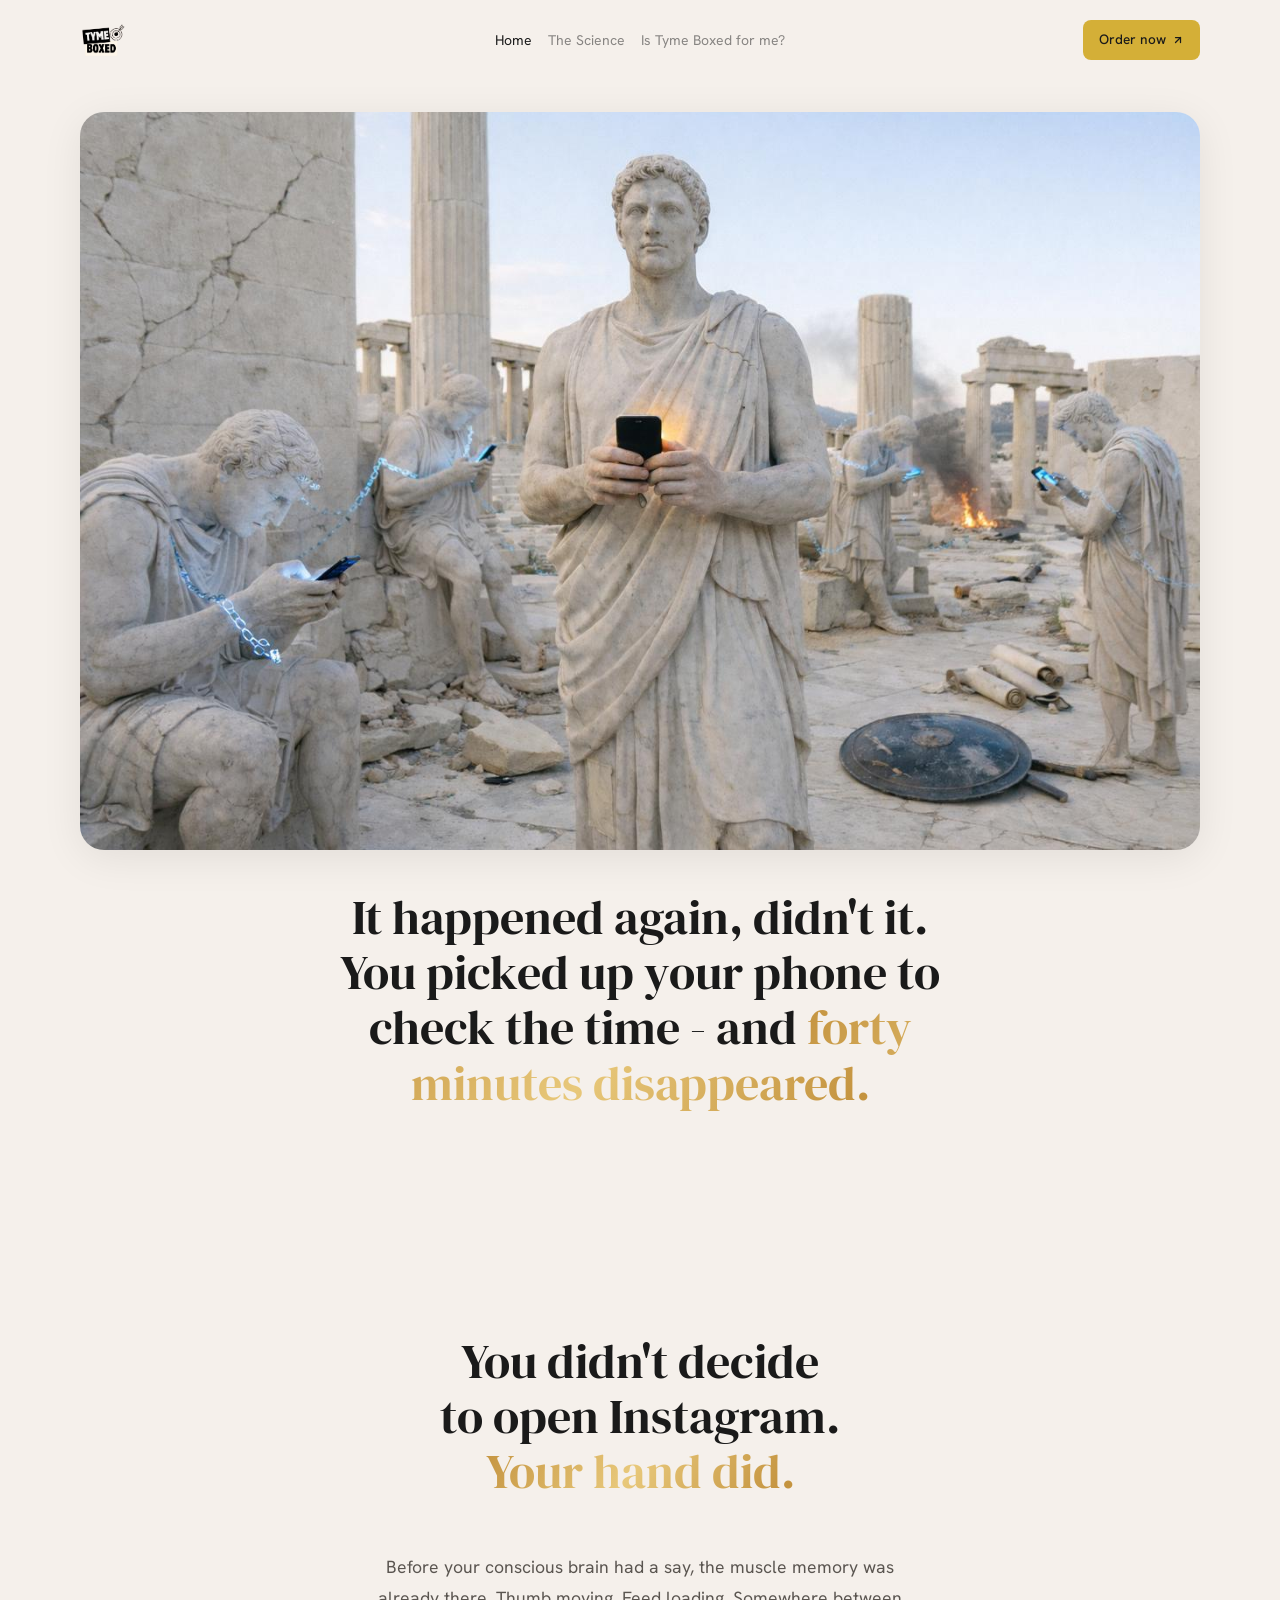
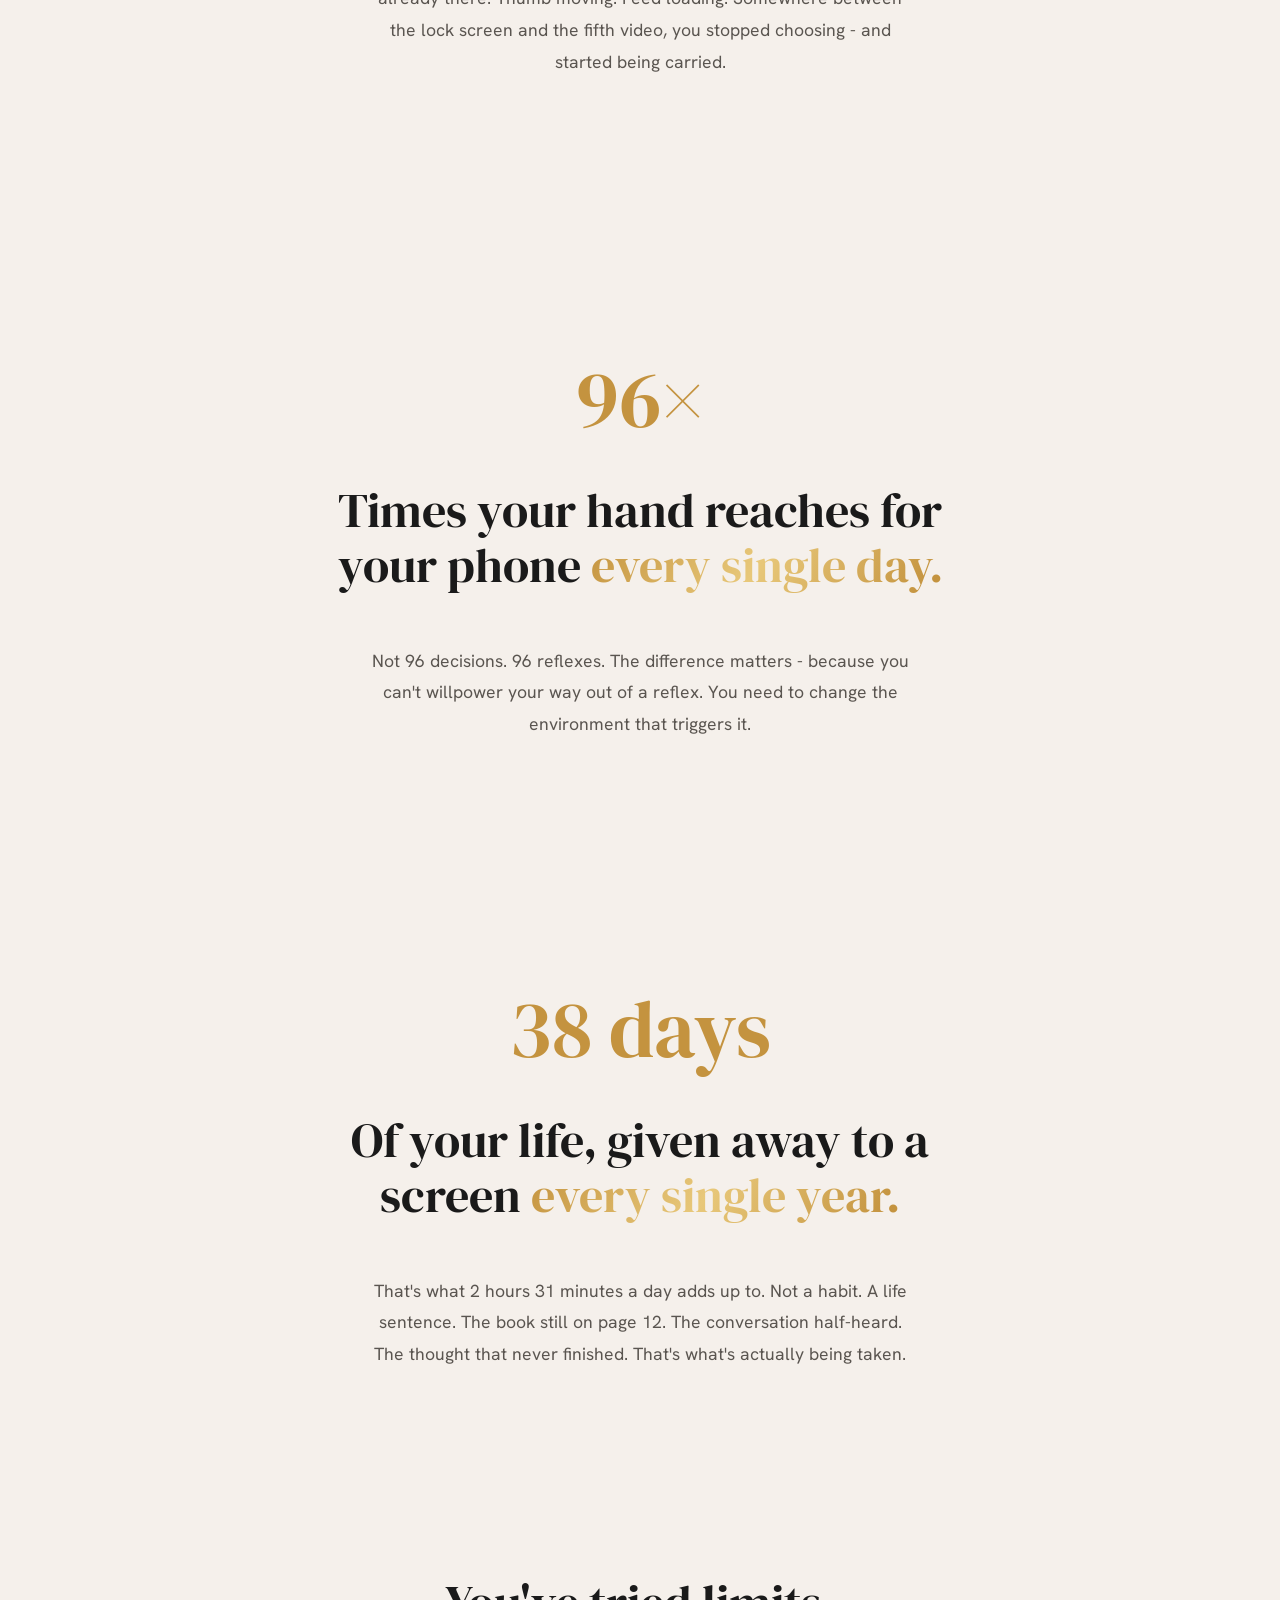
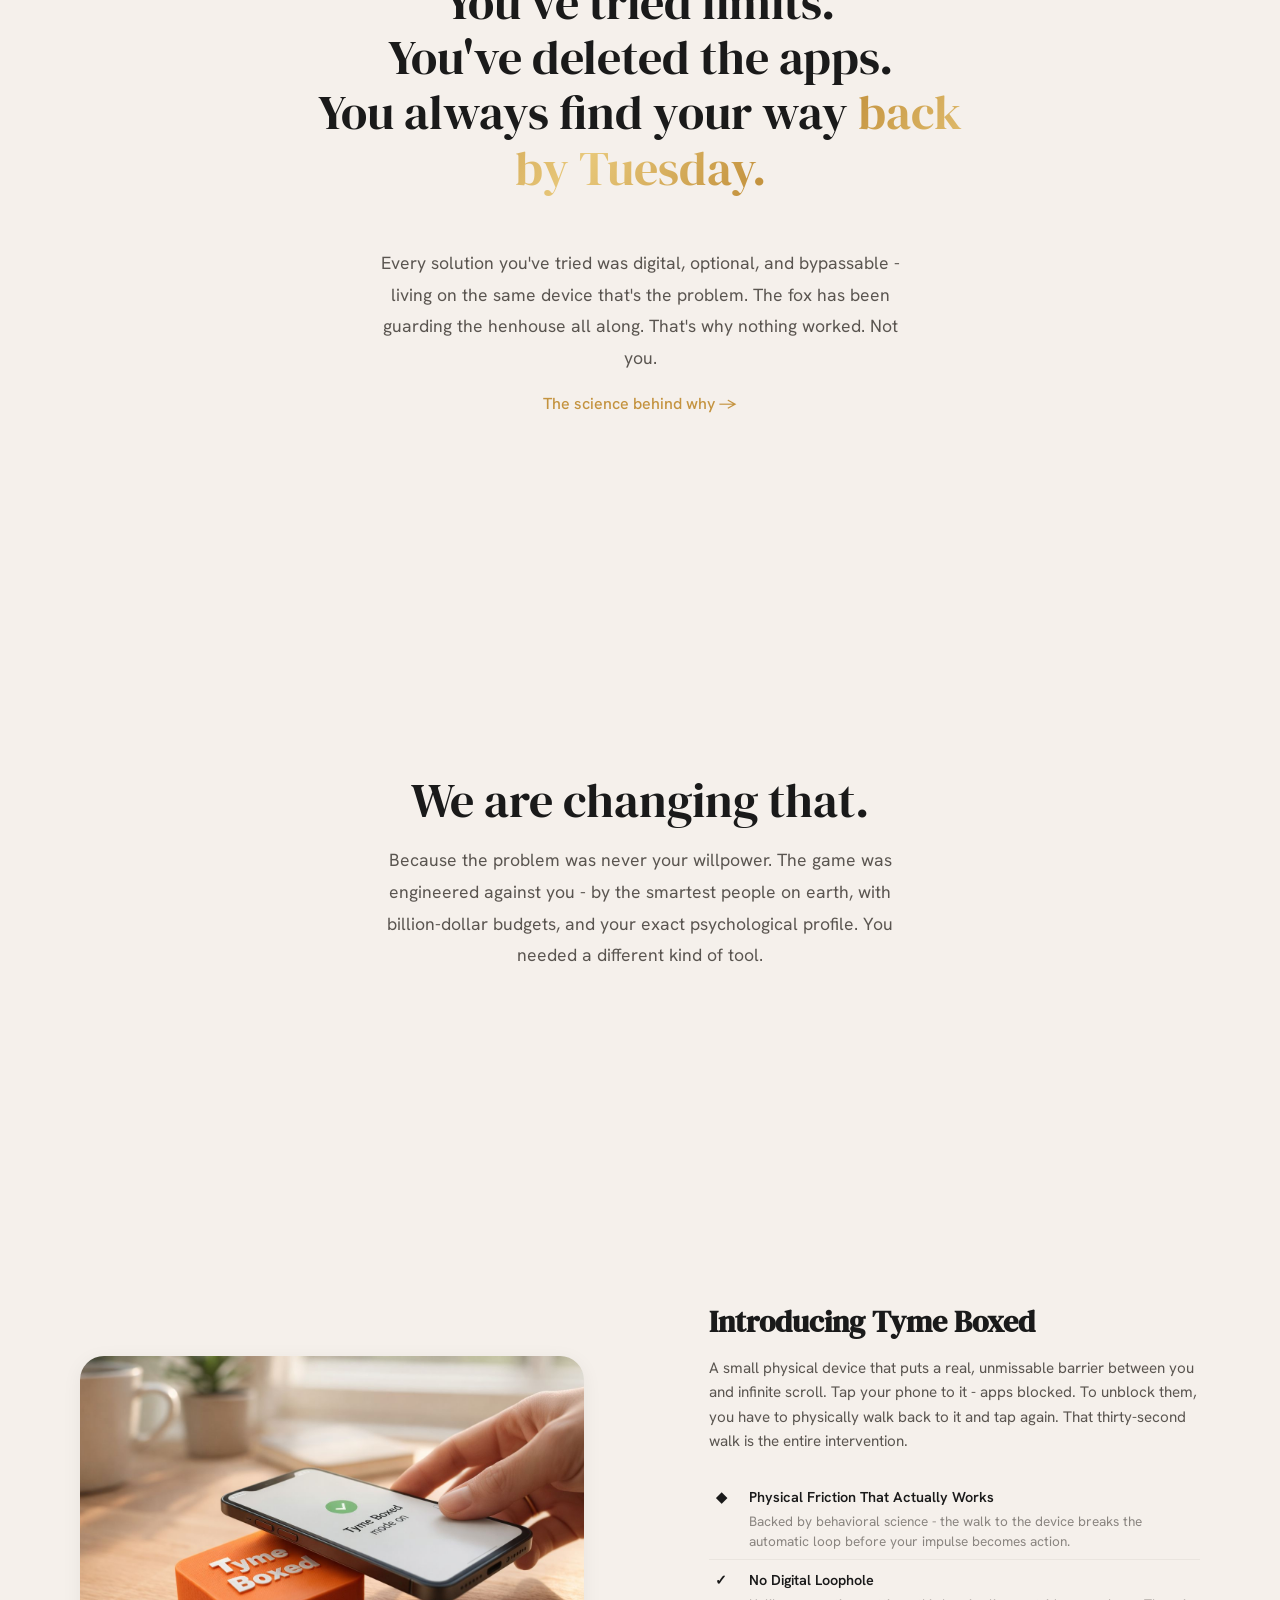
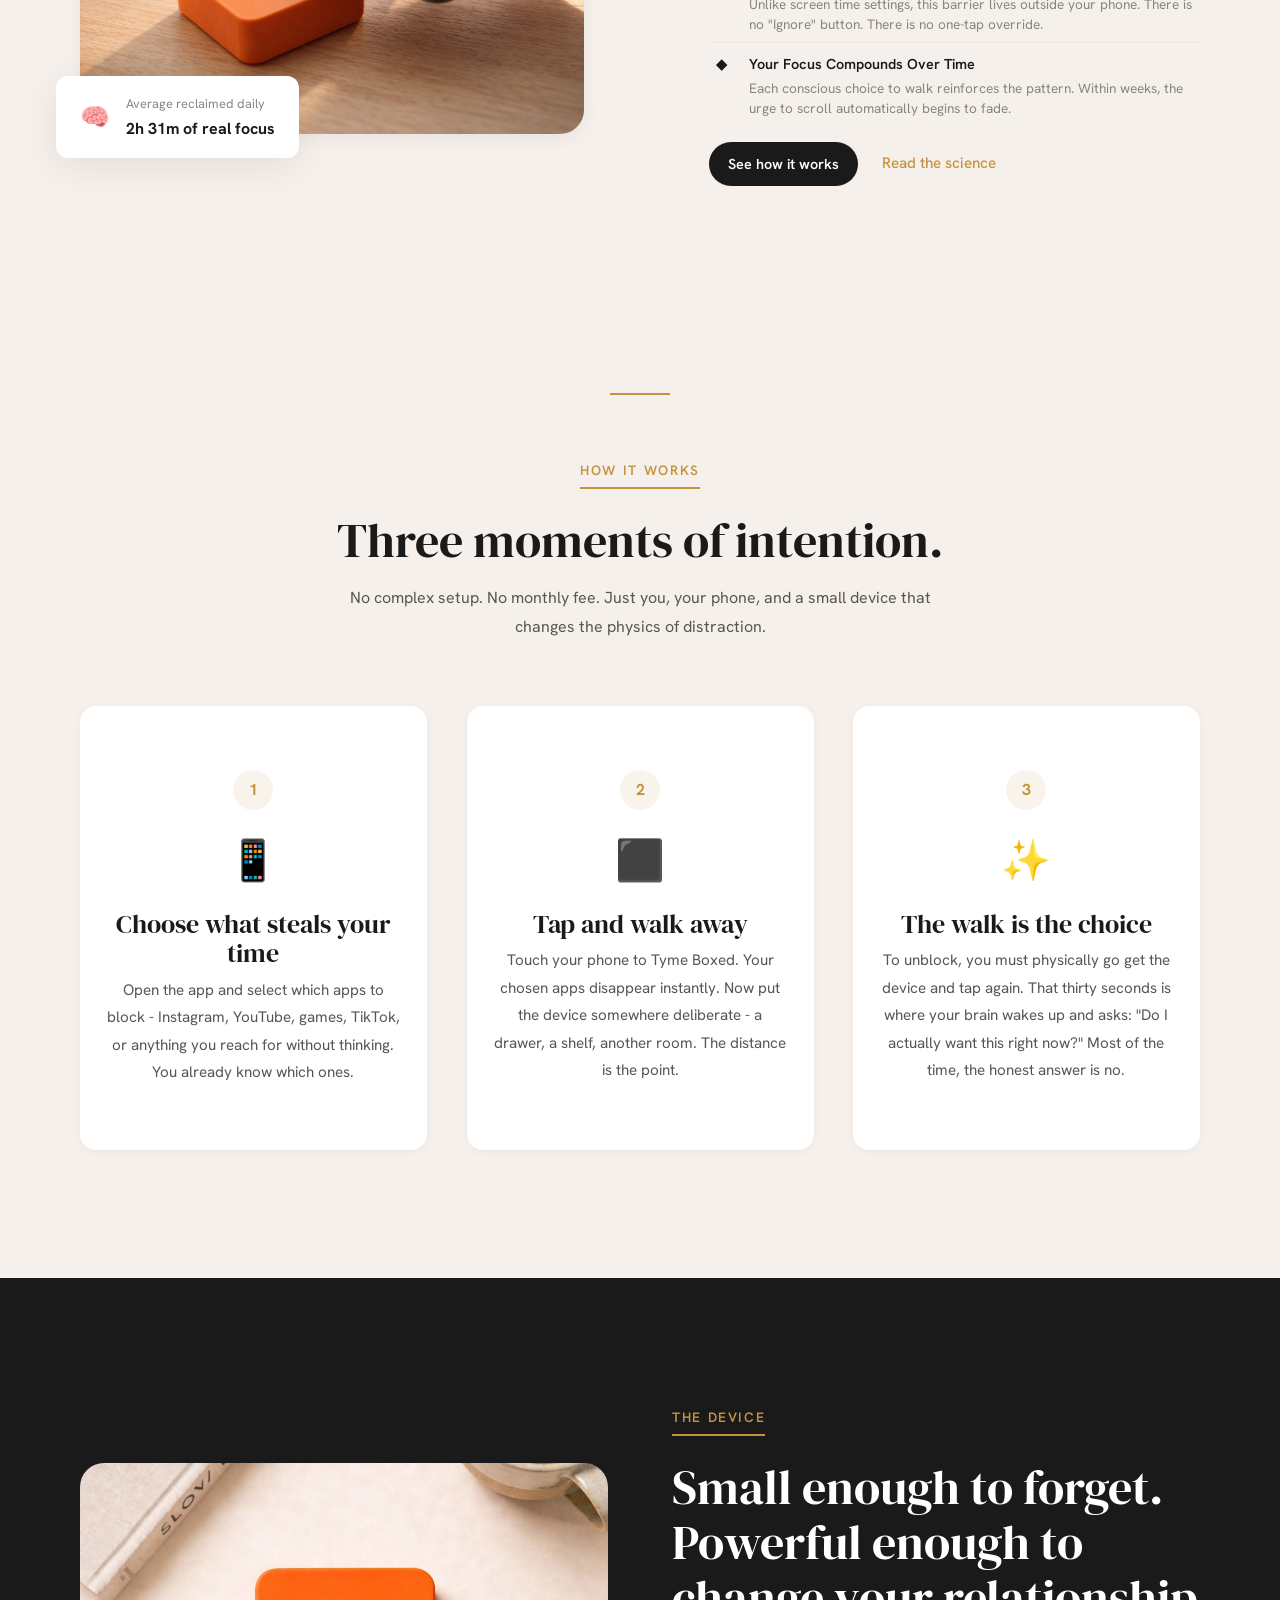
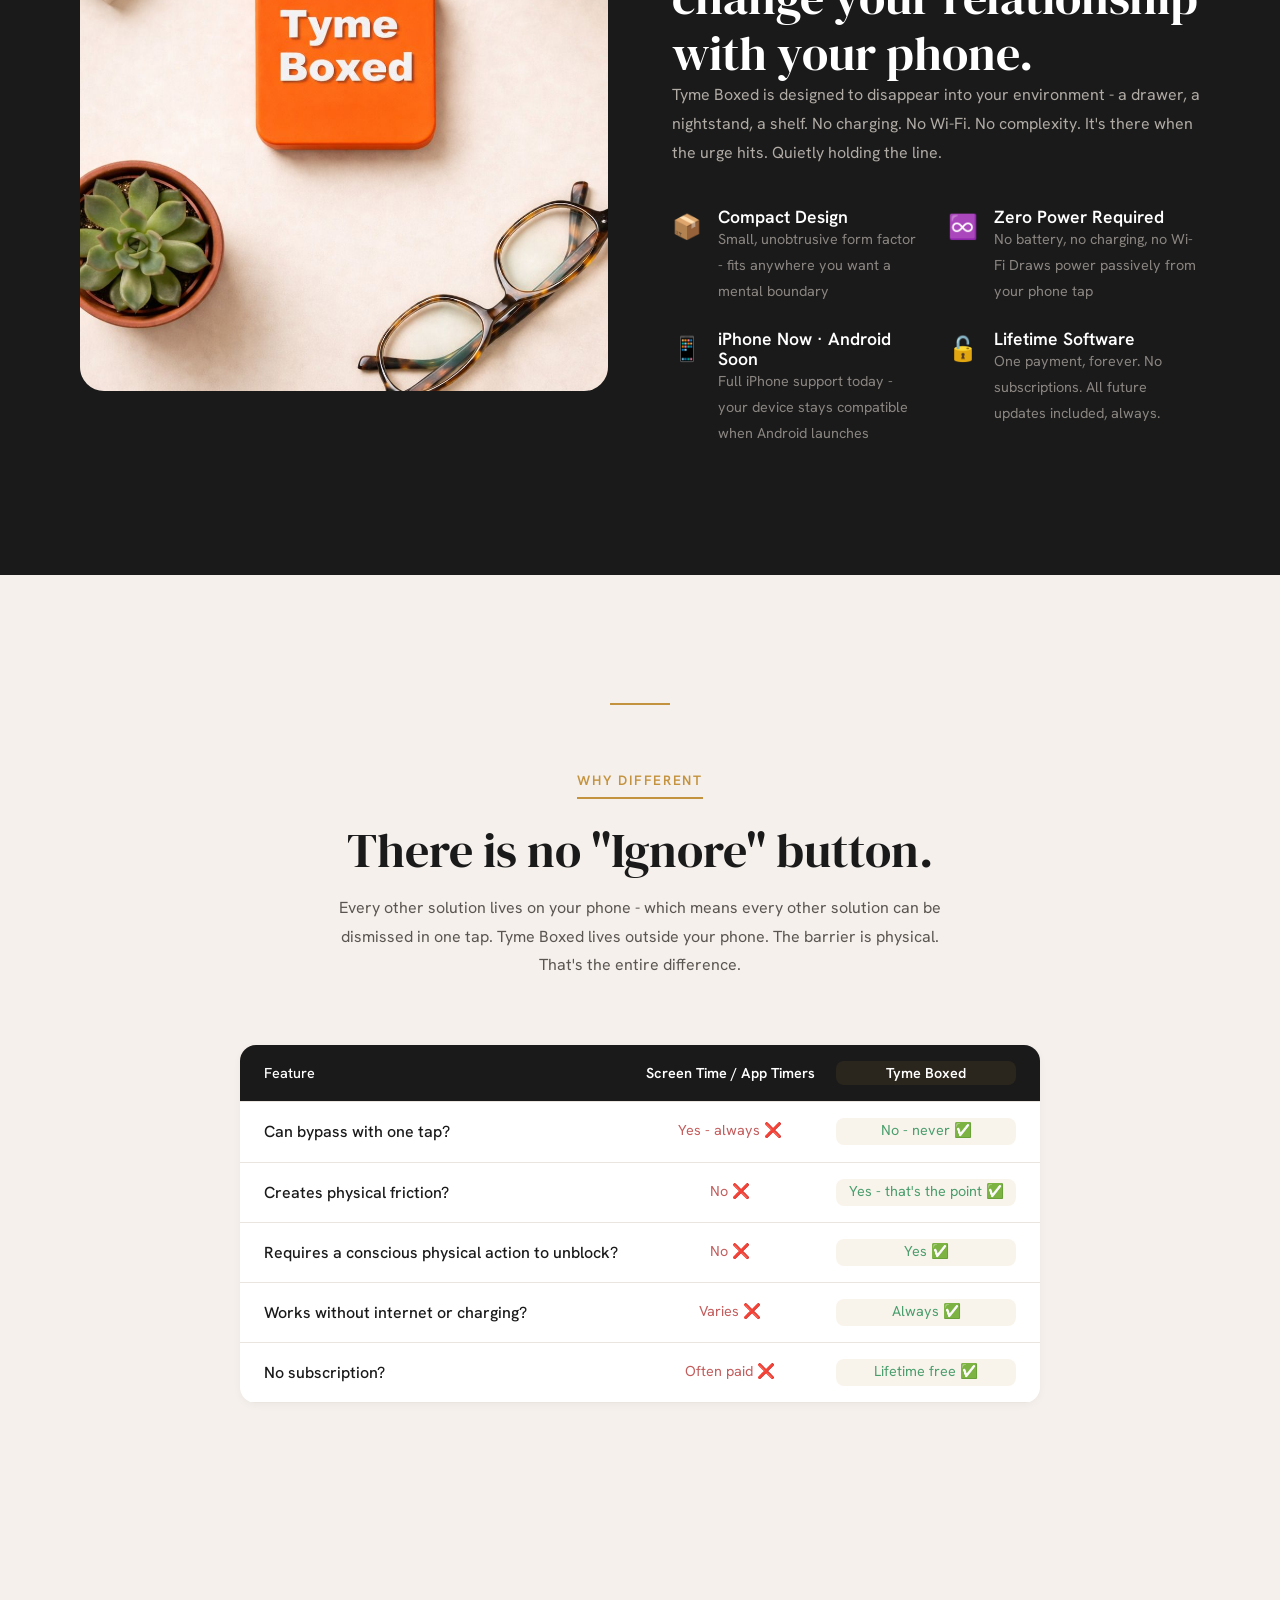
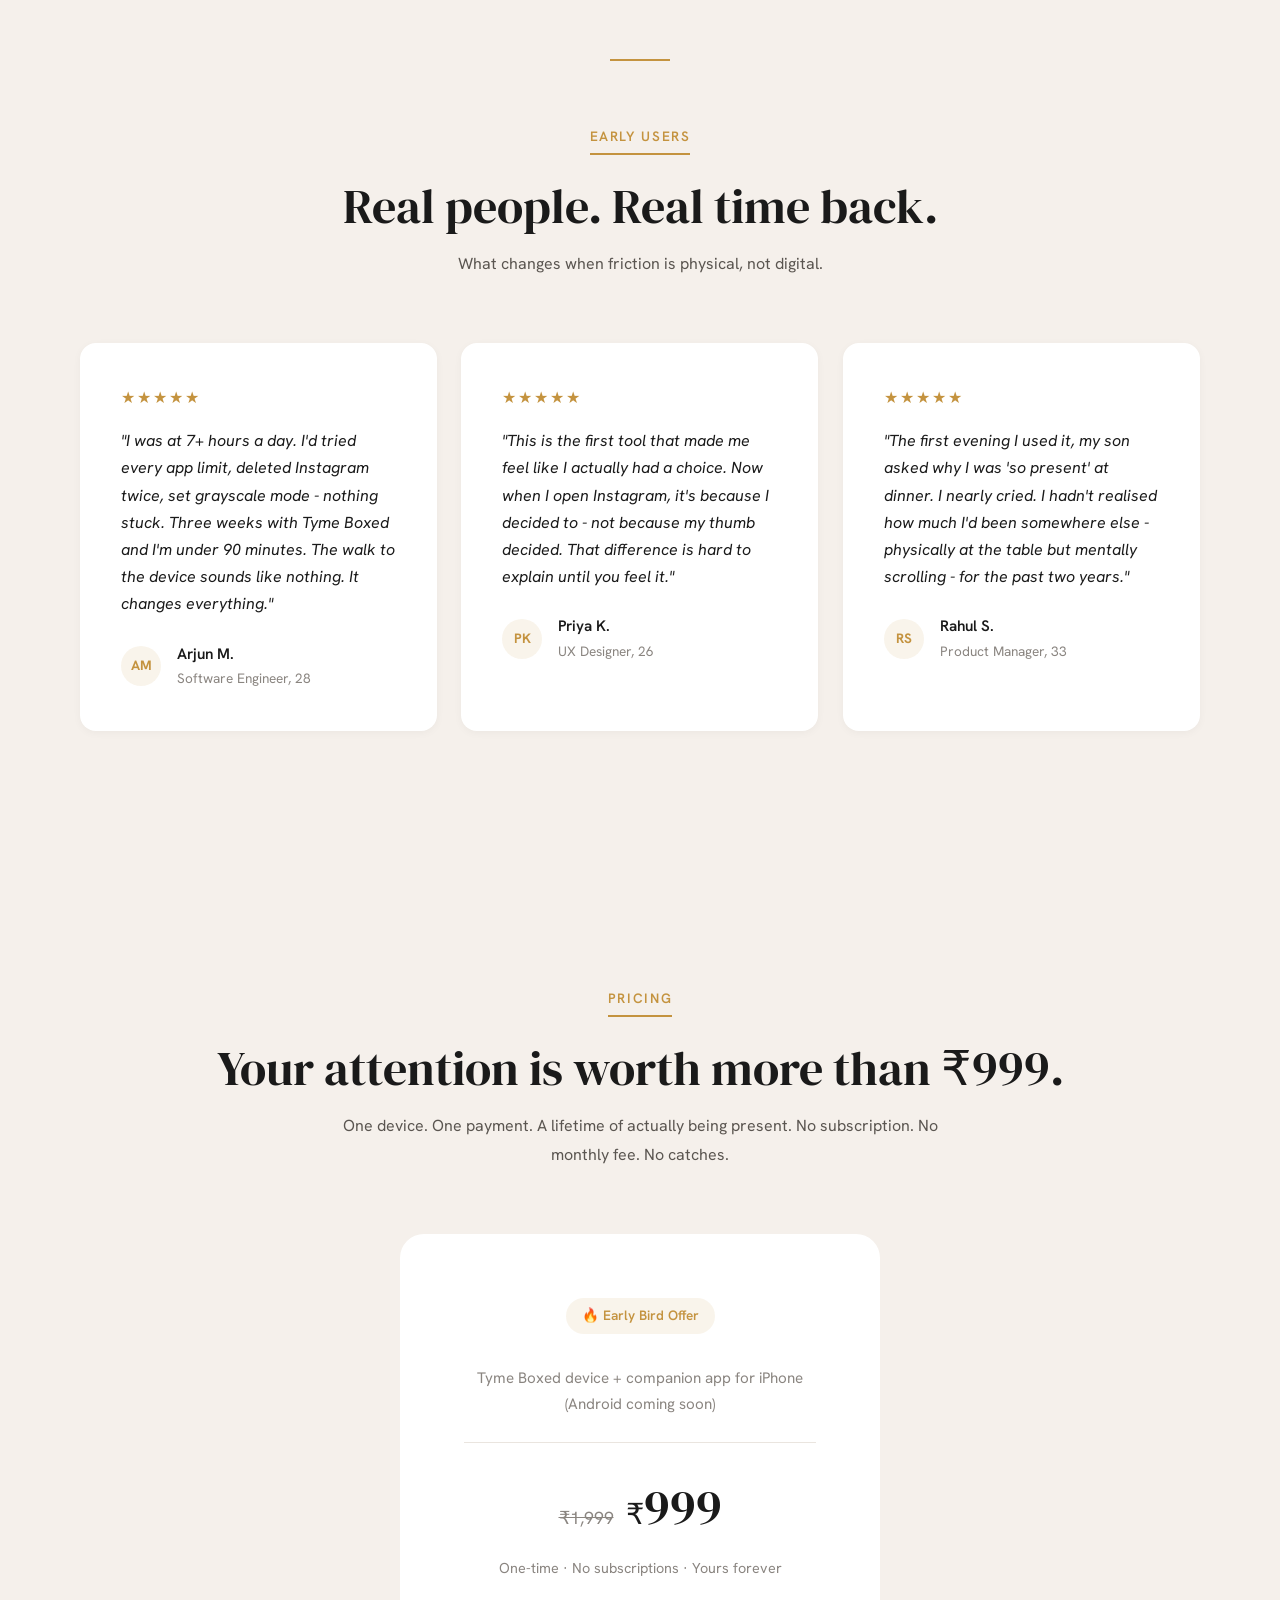
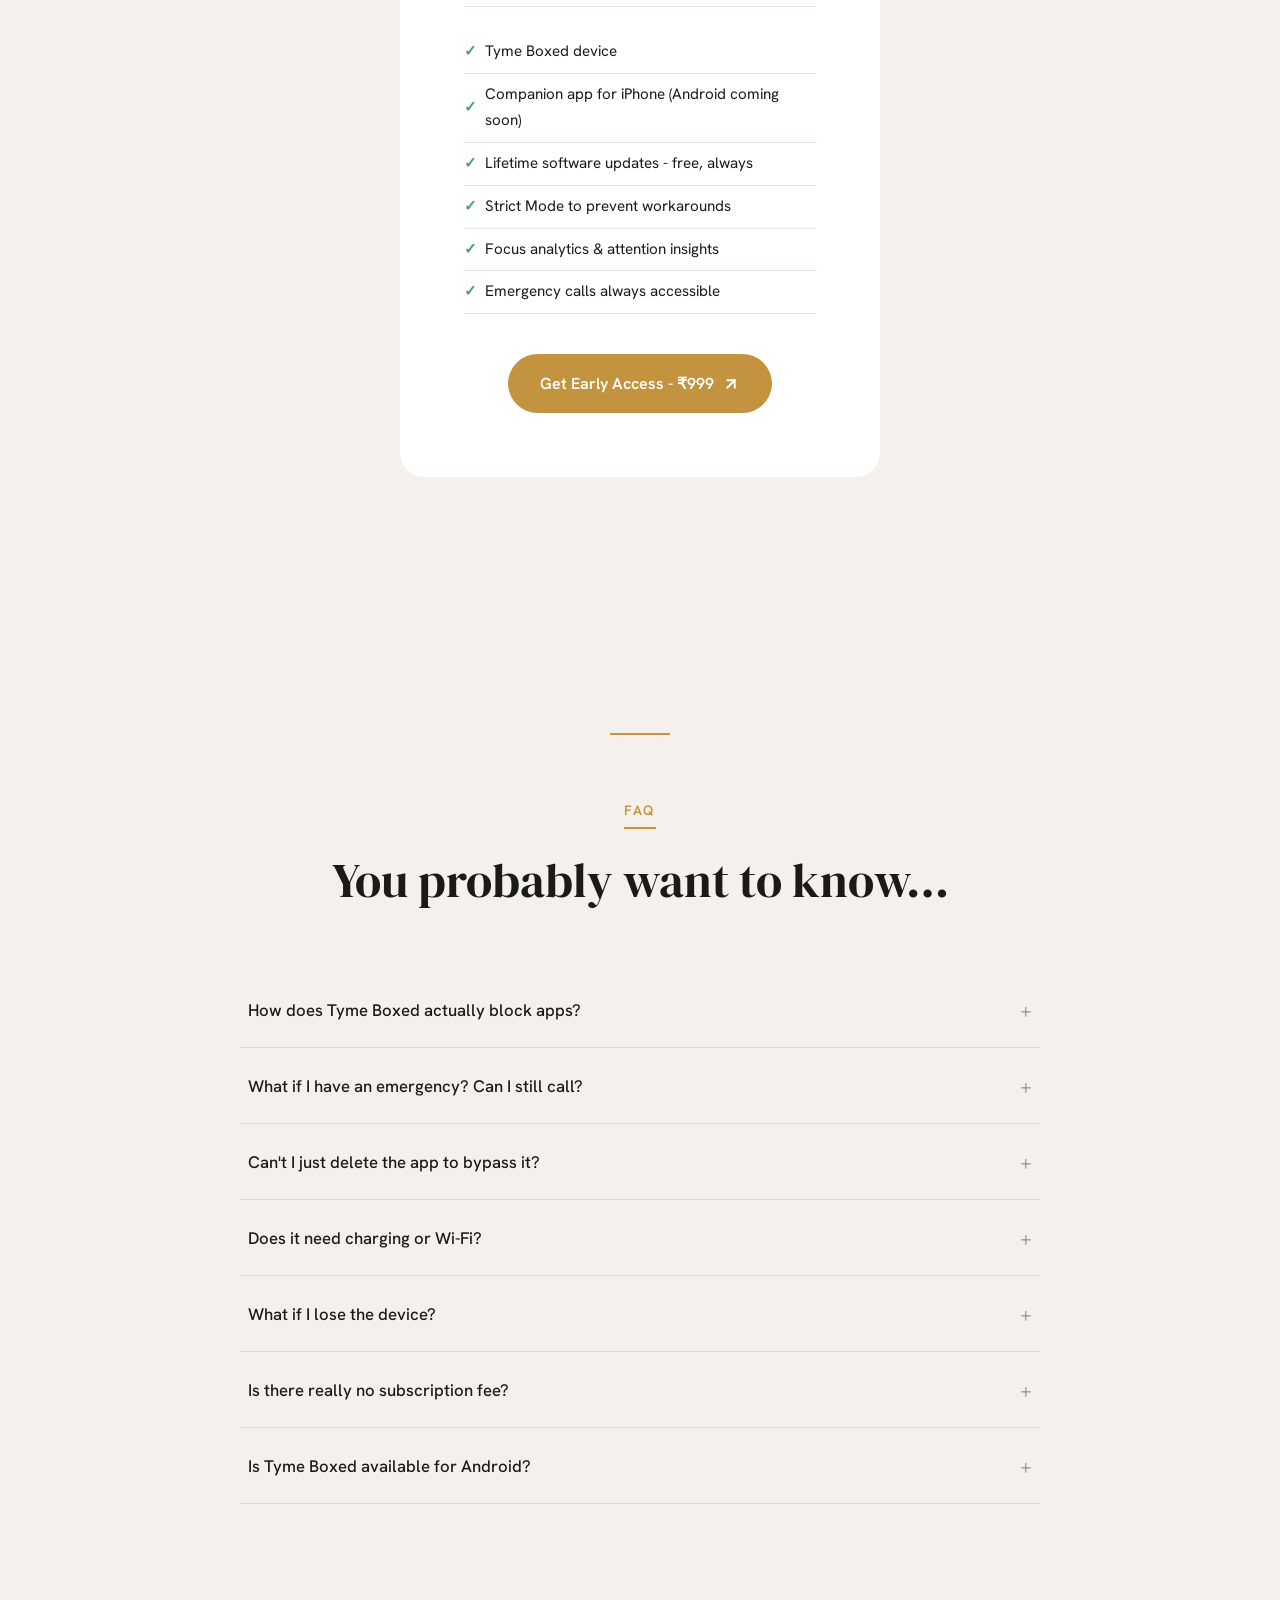
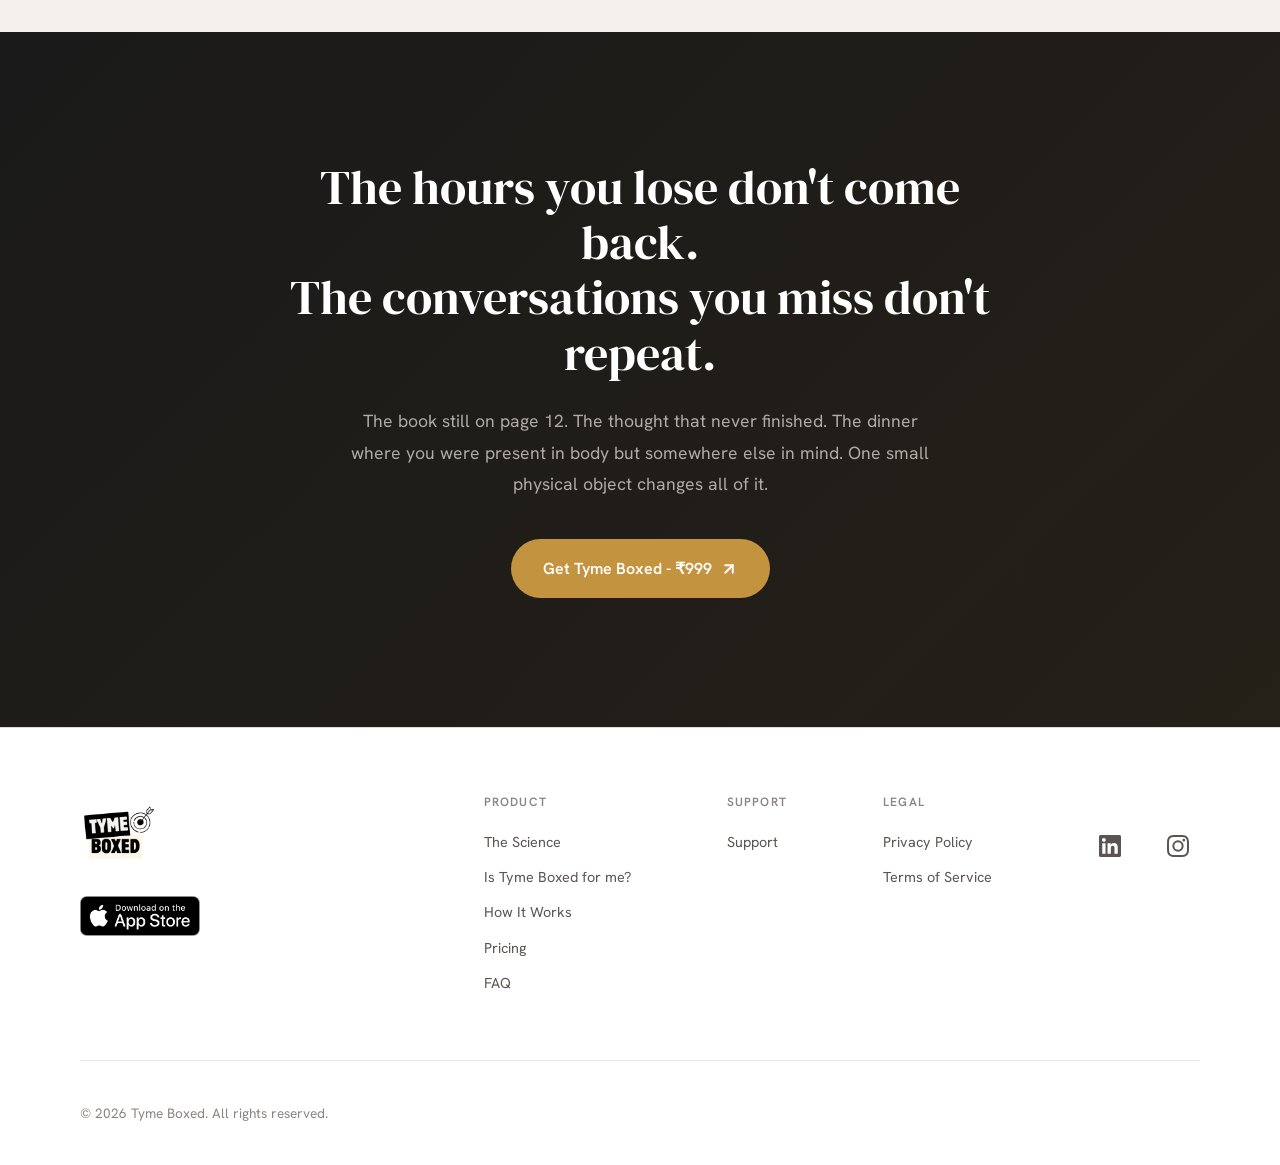
==== commit 980239fa: "Social LInk added" ====
--- a/index.html
+++ b/index.html
@@ -514,6 +514,29 @@
               <li><a href="terms.html">Terms of Service</a></li>
             </ul>
           </div>
+          <div class="footer-nav-group footer-social" role="group" aria-label="Social media">
+            <ul class="footer-social-links">
+              <li>
+                <a class="footer-social-link" href="https://www.linkedin.com/company/tyme-boxed/" target="_blank"
+                  rel="noopener noreferrer" aria-label="LinkedIn">
+                  <svg class="footer-social-icon" viewBox="0 0 24 24" fill="currentColor" aria-hidden="true">
+                    <path
+                      d="M20.447 20.452h-3.554v-5.569c0-1.328-.027-3.037-1.852-3.037-1.853 0-2.136 1.445-2.136 2.939v5.667H9.351V9h3.414v1.561h.046c.477-.9 1.637-1.85 3.37-1.85 3.601 0 4.267 2.37 4.267 5.455v6.286zM5.337 7.433c-1.144 0-2.063-.926-2.063-2.065 0-1.138.92-2.063 2.063-2.063 1.14 0 2.064.925 2.064 2.063 0 1.139-.925 2.065-2.064 2.065zm1.782 13.019H3.555V9h3.564v11.452zM22.225 0H1.771C.792 0 0 .774 0 1.729v20.542C0 23.227.792 24 1.771 24h20.451C23.2 24 24 23.227 24 22.271V1.729C24 .774 23.2 0 22.222 0h.003z" />
+                  </svg>
+                </a>
+              </li>
+              <li>
+                <a class="footer-social-link"
+                  href="https://www.instagram.com/tyme_boxed?igsh=MXE5ejB1b2V3ZHJmdA%3D%3D&amp;utm_source=qr"
+                  target="_blank" rel="noopener noreferrer" aria-label="Instagram">
+                  <svg class="footer-social-icon" viewBox="0 0 24 24" fill="currentColor" aria-hidden="true">
+                    <path
+                      d="M12 2.163c3.204 0 3.584.012 4.85.07 3.252.148 4.771 1.691 4.919 4.919.058 1.265.069 1.645.069 4.849 0 3.205-.012 3.584-.069 4.849-.149 3.225-1.664 4.771-4.919 4.919-1.266.058-1.644.07-4.85.07-3.204 0-3.584-.012-4.849-.07-3.26-.149-4.771-1.699-4.919-4.92-.058-1.265-.07-1.644-.07-4.849 0-3.204.013-3.583.07-4.849.149-3.227 1.664-4.771 4.919-4.919 1.266-.057 1.645-.069 4.849-.069zm0-2.163c-3.259 0-3.667.014-4.947.072-4.358.2-6.78 2.618-6.98 6.98-.059 1.281-.073 1.689-.073 4.948 0 3.259.014 3.668.072 4.948.2 4.358 2.618 6.78 6.98 6.98 1.281.058 1.689.072 4.948.072 3.259 0 3.668-.014 4.948-.072 4.354-.2 6.782-2.618 6.979-6.98.059-1.28.073-1.689.073-4.948 0-3.259-.014-3.667-.072-4.947-.196-4.354-2.617-6.78-6.979-6.98-1.281-.059-1.69-.073-4.949-.073zm0 5.838a6.162 6.162 0 1 0 0 12.324 6.162 6.162 0 0 0 0-12.324zM12 16a4 4 0 1 1 0-8 4 4 0 0 1 0 8zm6.406-11.845a1.441 1.441 0 1 0 0 2.881 1.441 1.441 0 0 0 0-2.881z" />
+                  </svg>
+                </a>
+              </li>
+            </ul>
+          </div>
         </nav>
       </div>
       <div class="footer-bottom">
@@ -522,6 +545,13 @@
     </div>
   </footer>
 
+  <script type="text/javascript">
+    (function (c, l, a, r, i, t, y) {
+      c[a] = c[a] || function () { (c[a].q = c[a].q || []).push(arguments); };
+      t = l.createElement(r); t.async = 1; t.src = "https://www.clarity.ms/tag/" + i;
+      y = l.getElementsByTagName(r)[0]; y.parentNode.insertBefore(t, y);
+    })(window, document, "clarity", "script", "w3uyp057u9");
+  </script>
   <script src="script.js"></script>
 </body>
 
--- a/style.css
+++ b/style.css
@@ -572,11 +572,11 @@
   padding: 0 var(--space-lg);
 }
 
-/* Row: headline below the image (same style as problem section) */
+/* Row: headline below the image (same gutter as .hero-container — avoid double horizontal padding) */
 .hero-text-row {
   margin-top: var(--space-lg);
   text-align: center;
-  padding: 0 var(--space-lg);
+  padding: 0;
 }
 
 .hero-headline,
@@ -720,7 +720,8 @@
 
 .problem-slide h2 {
   max-width: 700px;
-  margin: 0 auto var(--space-sm);
+  /* Breathing room before body copy — scales from phone to desktop */
+  margin: 0 auto clamp(var(--space-md), 4vw, var(--space-xl));
 }
 
 .problem-slide p {
@@ -1560,6 +1561,7 @@
 
 .footer-nav {
   display: flex;
+  flex-wrap: wrap;
   gap: var(--space-2xl);
 }
 
@@ -1614,6 +1616,55 @@
 
 .footer-links a:hover::after {
   width: 100%;
+}
+
+.footer-social {
+  padding-top: calc(0.75rem * 1.4 + var(--space-sm));
+}
+
+.footer-social-links {
+  display: flex;
+  flex-direction: row;
+  flex-wrap: wrap;
+  gap: var(--space-md);
+  align-items: center;
+  list-style: none;
+  margin: 0;
+  padding: 0;
+}
+
+.footer-social-links li {
+  margin: 0;
+}
+
+.footer-social-link {
+  display: flex;
+  align-items: center;
+  justify-content: center;
+  min-width: 44px;
+  min-height: 44px;
+  color: var(--text-secondary);
+  line-height: 0;
+  transition: color var(--duration-fast) var(--ease-smooth),
+    transform 0.2s cubic-bezier(0.16, 1, 0.3, 1);
+}
+
+.footer-social-link:hover {
+  color: var(--accent-gold);
+}
+
+.footer-social-link:active {
+  transform: scale(0.95);
+}
+
+.footer-social-link::after {
+  display: none;
+}
+
+.footer-social-icon {
+  width: 22px;
+  height: 22px;
+  display: block;
 }
 
 .footer-bottom {
@@ -2764,10 +2815,6 @@
     padding: 0 var(--space-xl);
   }
 
-  .hero-text-row {
-    padding: 0 var(--space-xl);
-  }
-
   .intro-section .container,
   .problem .container,
   .changing-section .container {
@@ -2885,6 +2932,14 @@
 
   .footer-nav-group {
     align-items: center;
+  }
+
+  .footer-social {
+    padding-top: 0;
+  }
+
+  .footer-social-links {
+    justify-content: center;
   }
 
   .footer-bottom {
@@ -3047,7 +3102,7 @@
   .hero-headline {
     font-size: clamp(1.6rem, 5vw, 2.2rem);
     line-height: 1.4;
-    padding: 0 var(--space-sm);
+    padding: 0;
     word-wrap: break-word;
     overflow-wrap: break-word;
   }
@@ -3055,10 +3110,6 @@
   .hero {
     min-height: auto;
     padding: calc(var(--space-lg) + 60px) 0 var(--space-lg);
-  }
-
-  .hero-text-row {
-    padding: 0 var(--space-md);
   }
 
   .hero .hero-container {
@@ -3089,6 +3140,7 @@
 
   .changing-slide {
     min-height: 40vh;
+    padding: var(--space-md) var(--space-md);
   }
 
   .comparison-row {
@@ -3213,6 +3265,14 @@
     text-align: center;
   }
 
+  .footer-social {
+    padding-top: 0;
+  }
+
+  .footer-social-links {
+    justify-content: center;
+  }
+
   .footer-links a {
     font-size: 0.95rem;
     padding: 0.25rem 0;
@@ -3291,19 +3351,15 @@
   .hero-headline {
     font-size: clamp(1.6rem, 5vw, 2.2rem);
     line-height: 1.45;
-    padding: 0 var(--space-xs);
+    padding: 0;
   }
 
   .hero {
     padding: calc(var(--space-md) + 56px) 0 var(--space-md);
   }
 
-  .hero-text-row {
+  .hero .hero-container {
     padding: 0 var(--space-md);
-  }
-
-  .hero .hero-container {
-    padding: 0 var(--space-sm);
   }
 
   .container {
@@ -4263,8 +4319,20 @@
 .footer-nav-group.visible .footer-links li:nth-child(4) { animation-delay: 0.2s; }
 .footer-nav-group.visible .footer-links li:nth-child(5) { animation-delay: 0.25s; }
 
+.footer-nav-group.visible .footer-social-links li {
+  animation: itemFadeIn 0.4s cubic-bezier(0.16, 1, 0.3, 1) both;
+}
+
+.footer-nav-group.visible .footer-social-links li:nth-child(1) { animation-delay: 0.05s; }
+.footer-nav-group.visible .footer-social-links li:nth-child(2) { animation-delay: 0.1s; }
+
 /* Footer links initial hidden state */
 .footer-nav-group .footer-links li {
+  opacity: 0;
+  transform: translateX(-10px);
+}
+
+.footer-nav-group .footer-social-links li {
   opacity: 0;
   transform: translateX(-10px);
 }
@@ -4360,6 +4428,7 @@
   .pricing-card.visible .price-original,
   .spec-item.visible,
   .footer-nav-group.visible .footer-links li,
+  .footer-nav-group.visible .footer-social-links li,
   .stat-number.visible,
   .visible .section-label,
   .section-label.visible {
@@ -4392,7 +4461,8 @@
     transition: none;
   }
 
-  .footer-nav-group .footer-links li {
+  .footer-nav-group .footer-links li,
+  .footer-nav-group .footer-social-links li {
     opacity: 1;
     transform: none;
   }
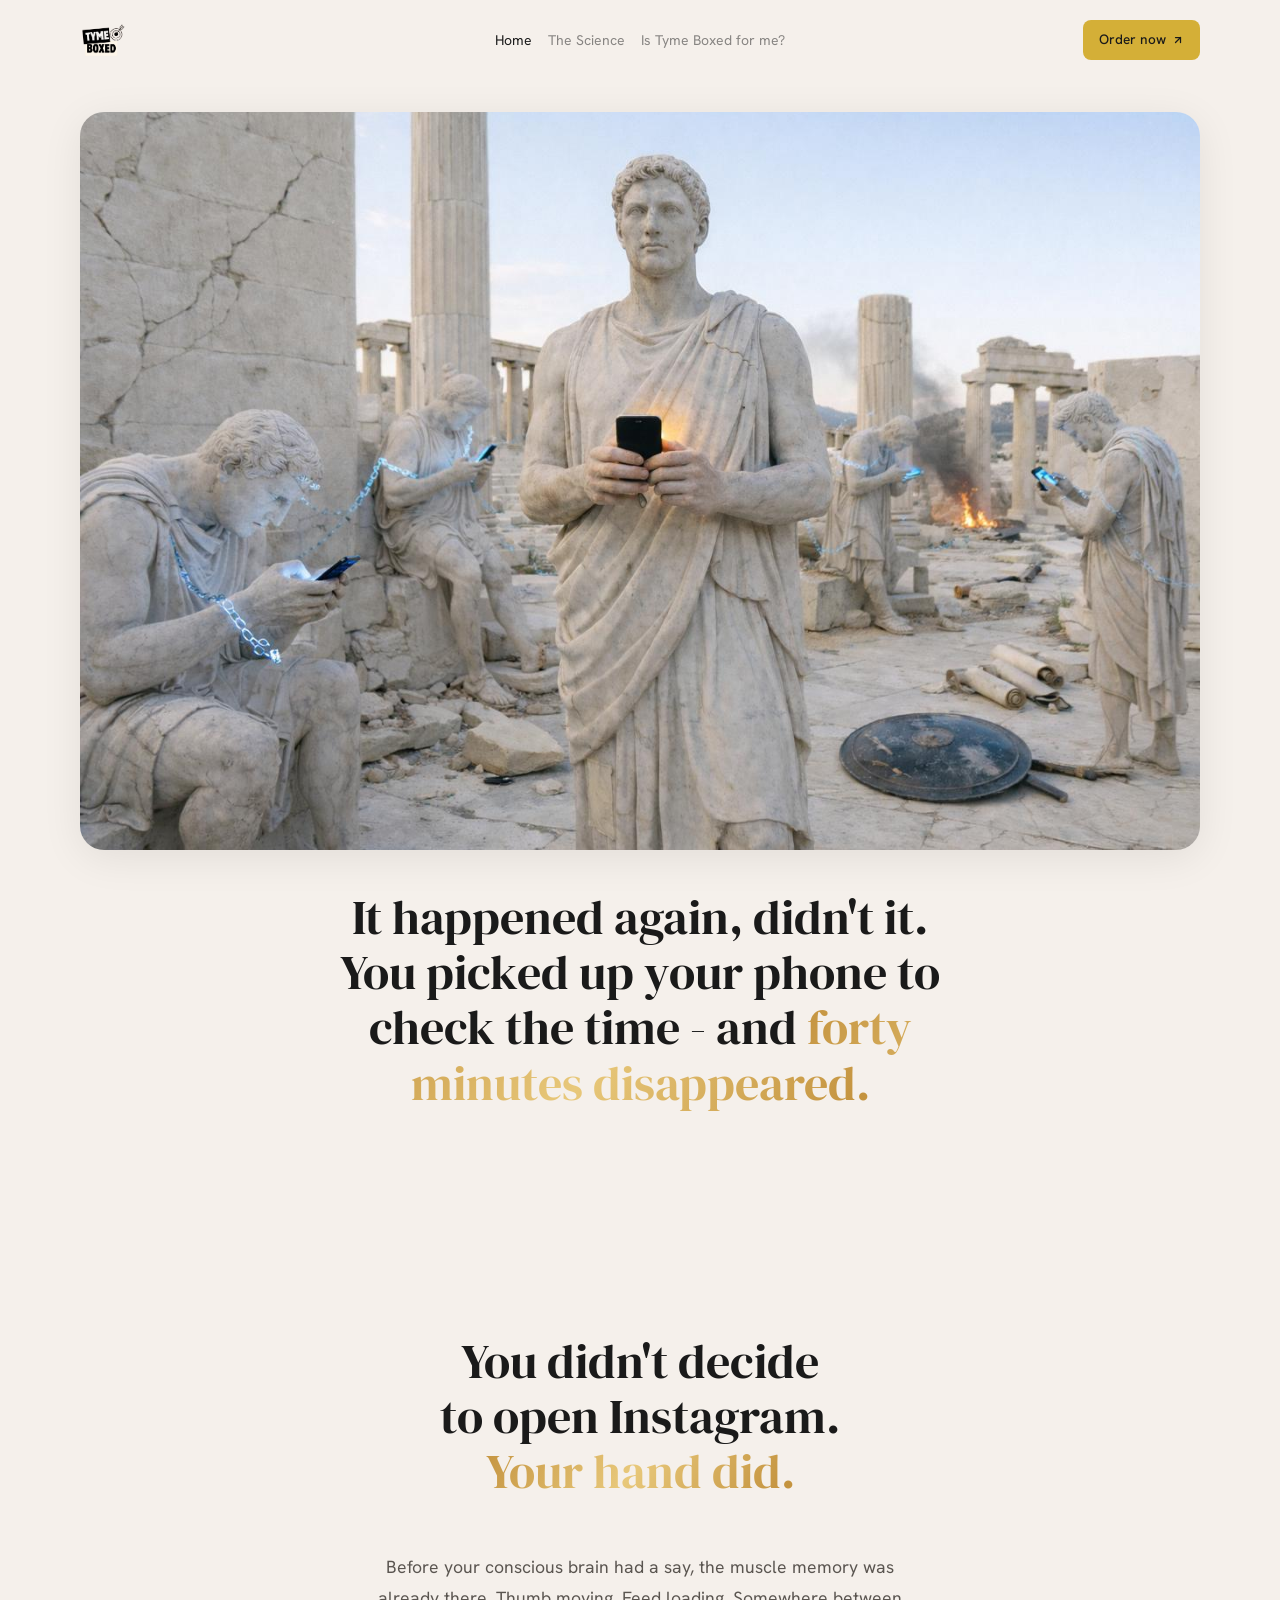
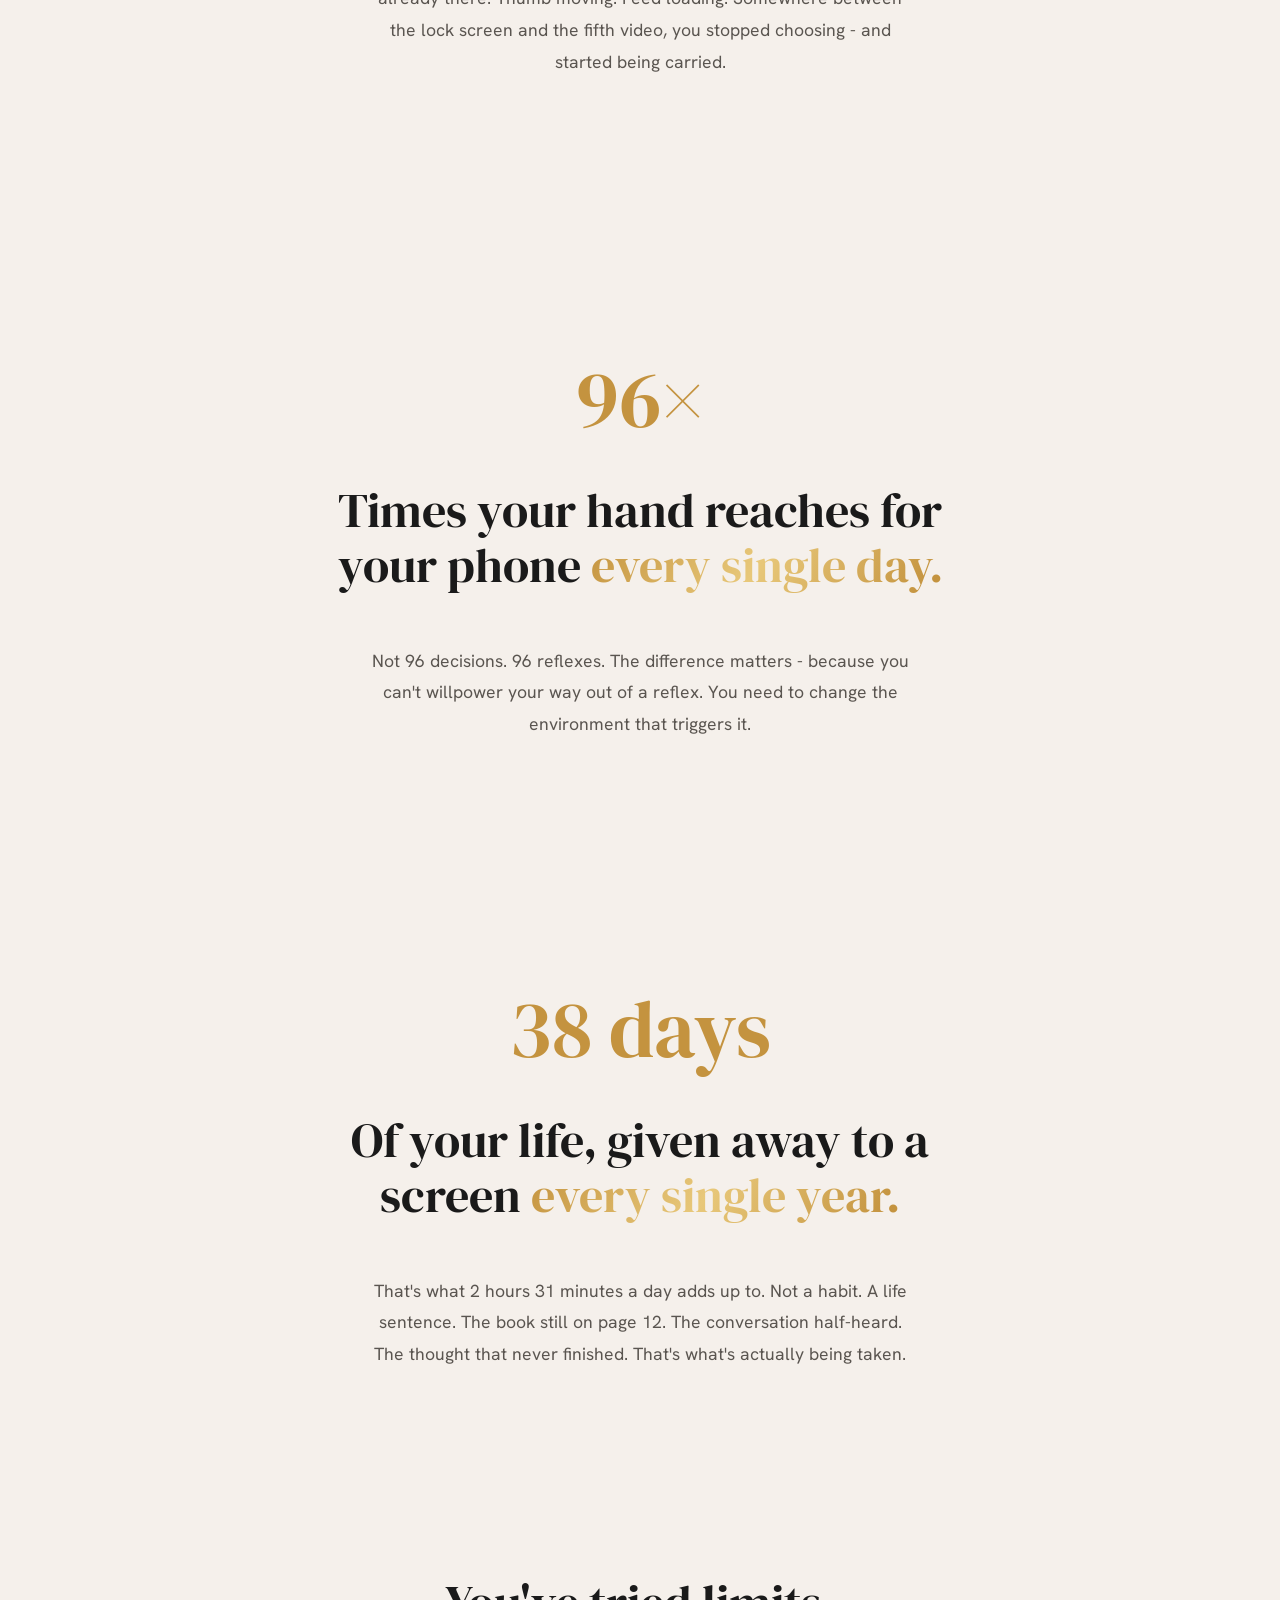
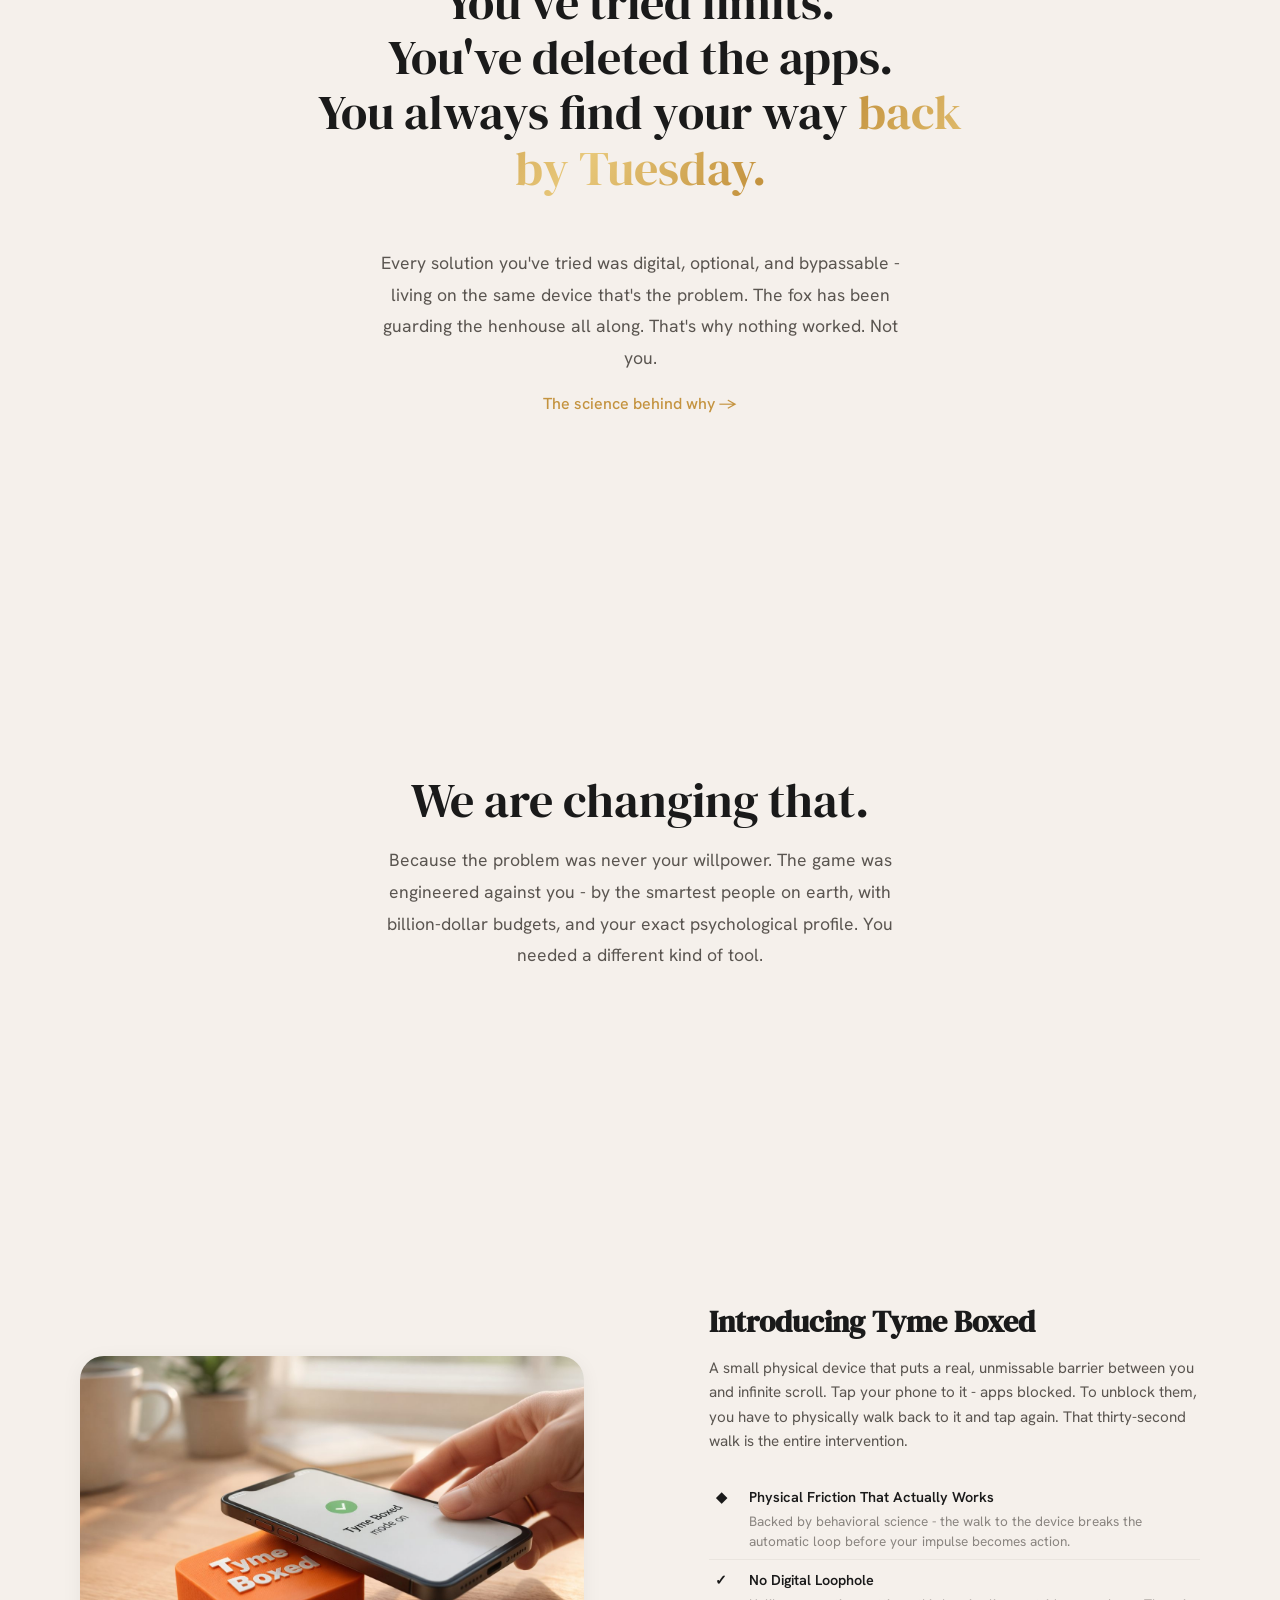
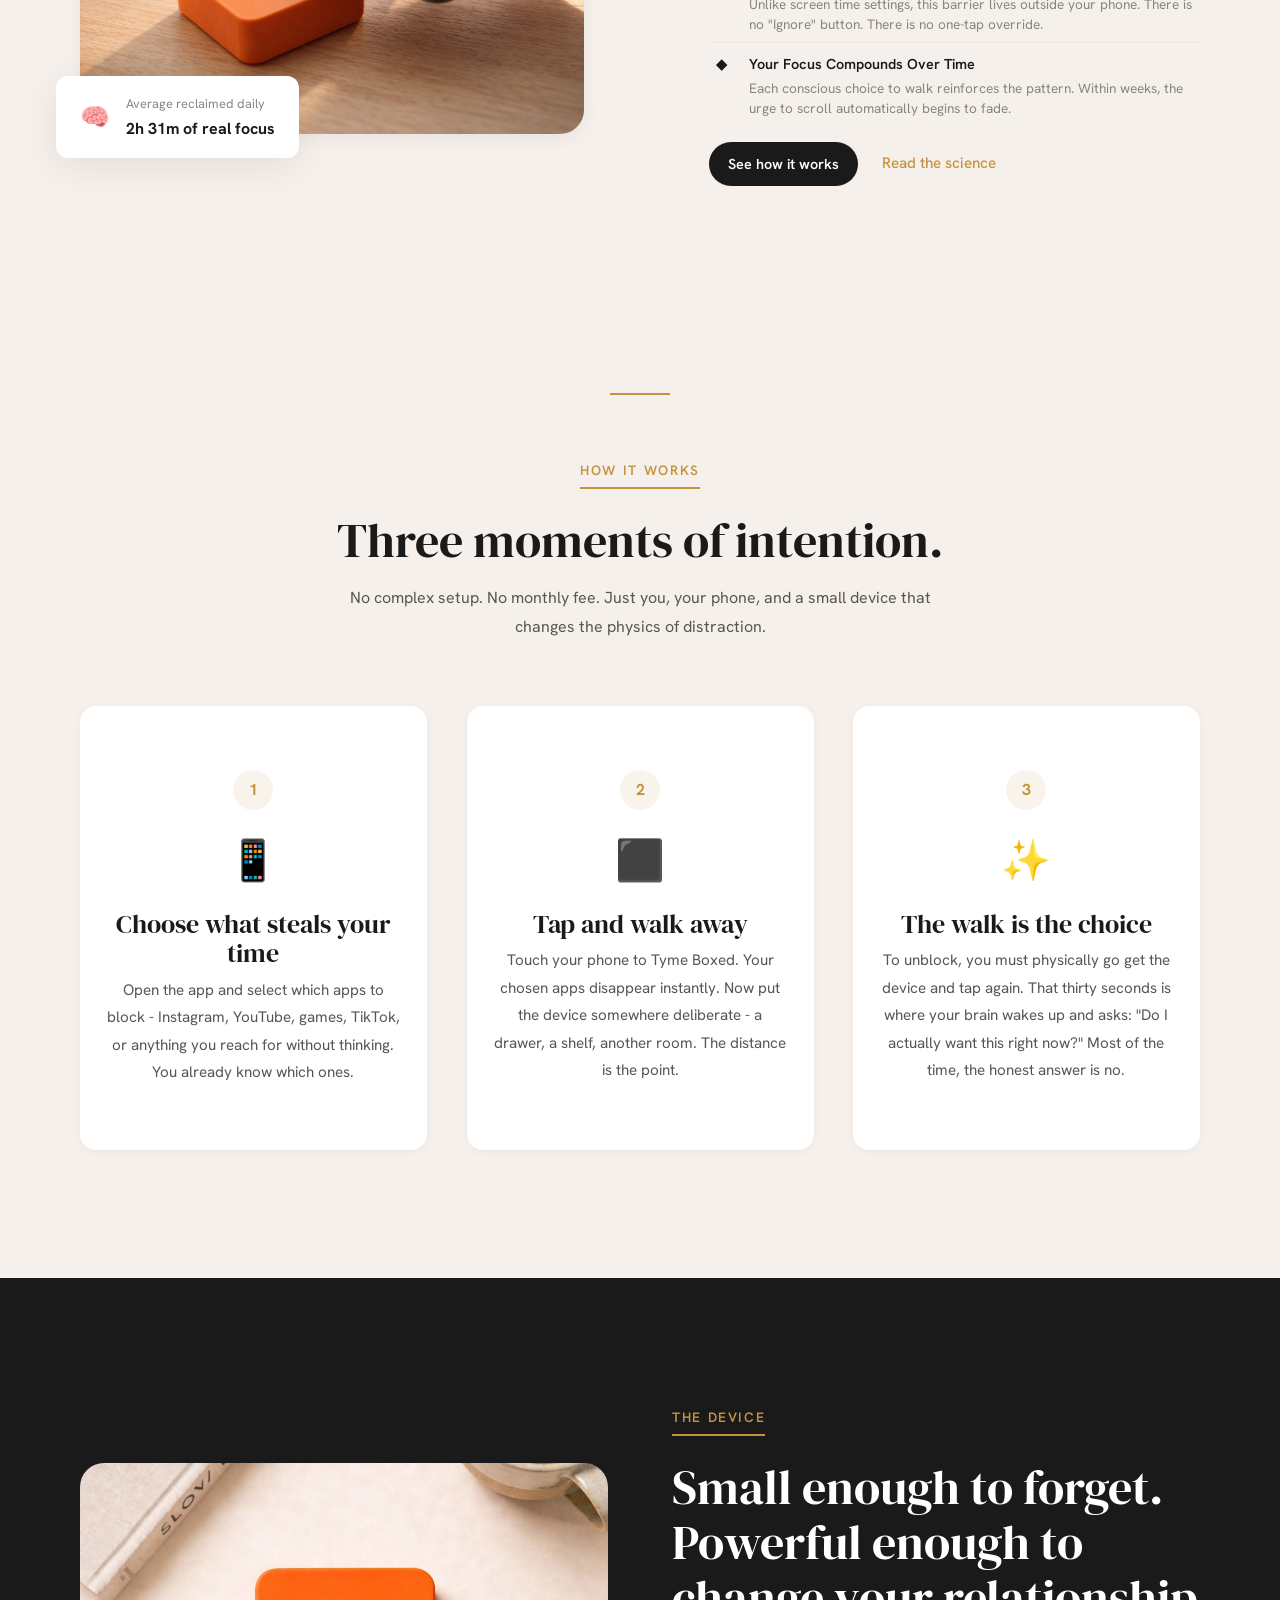
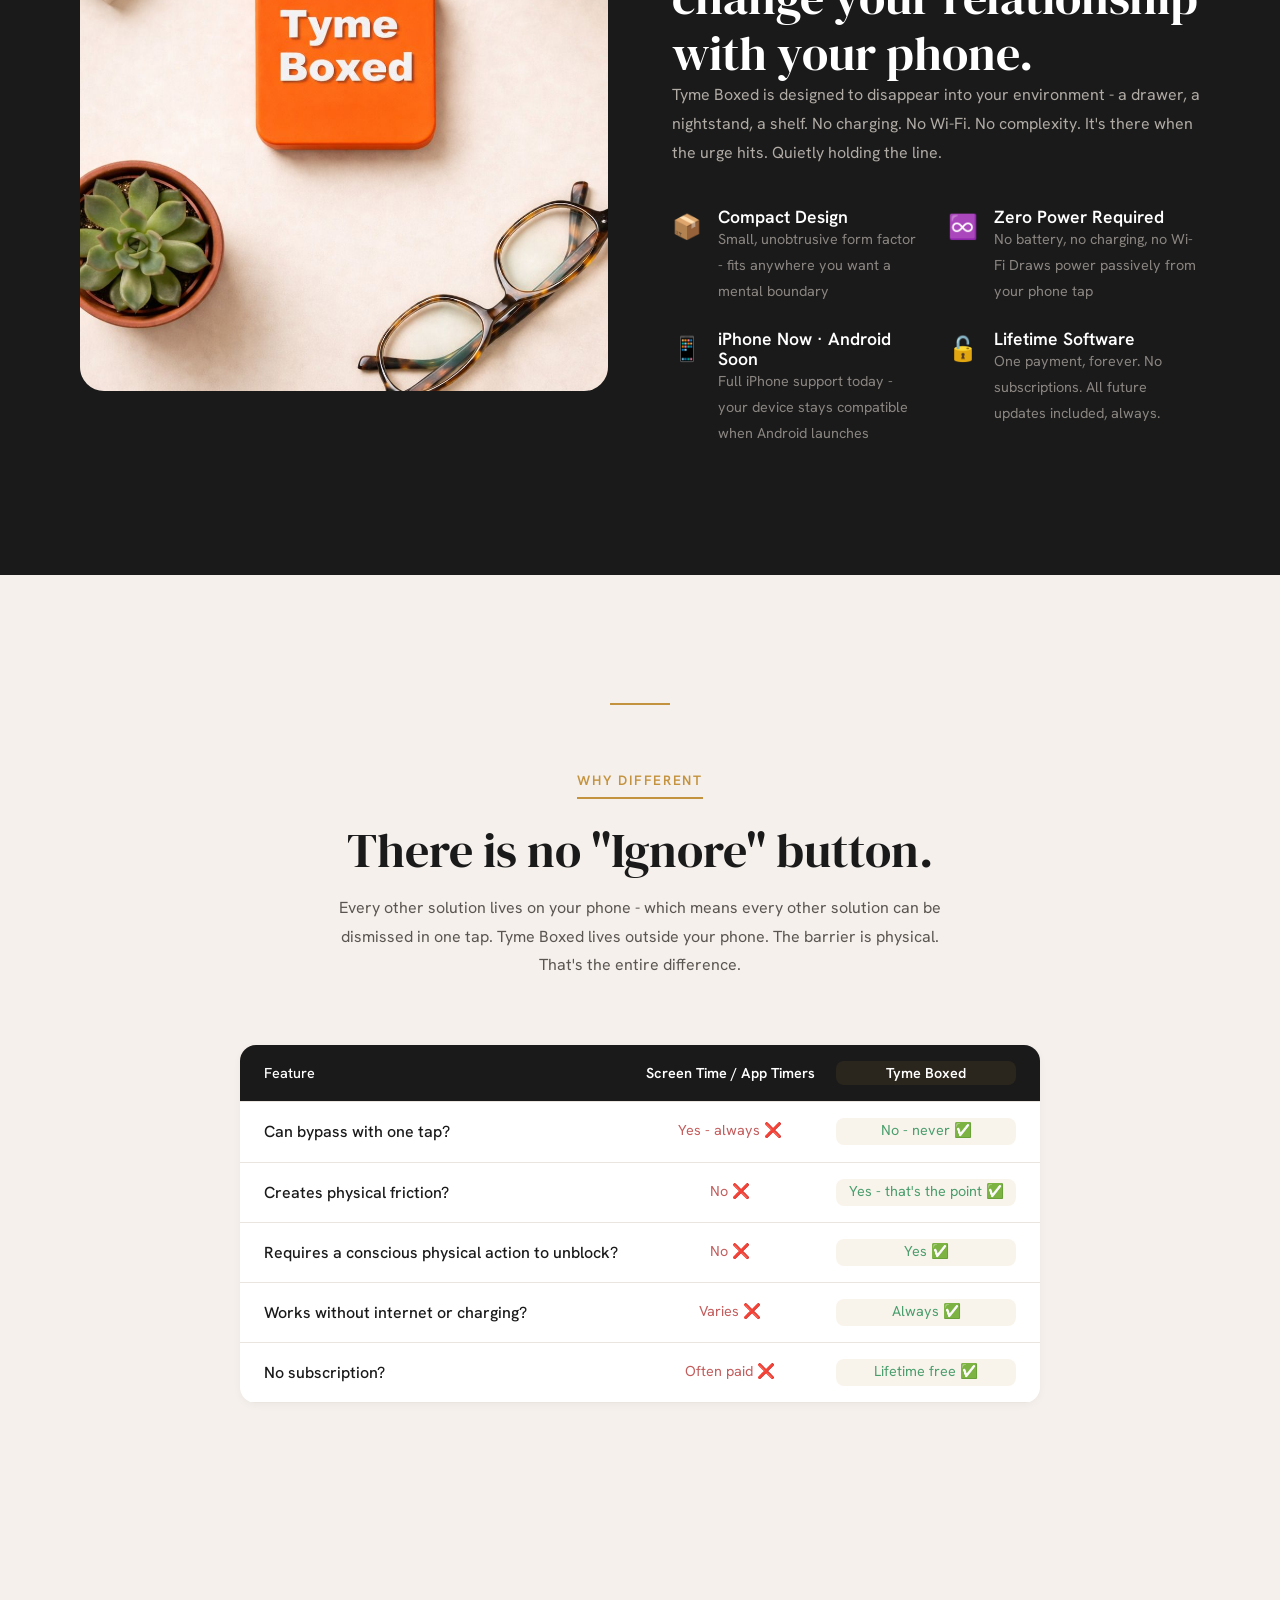
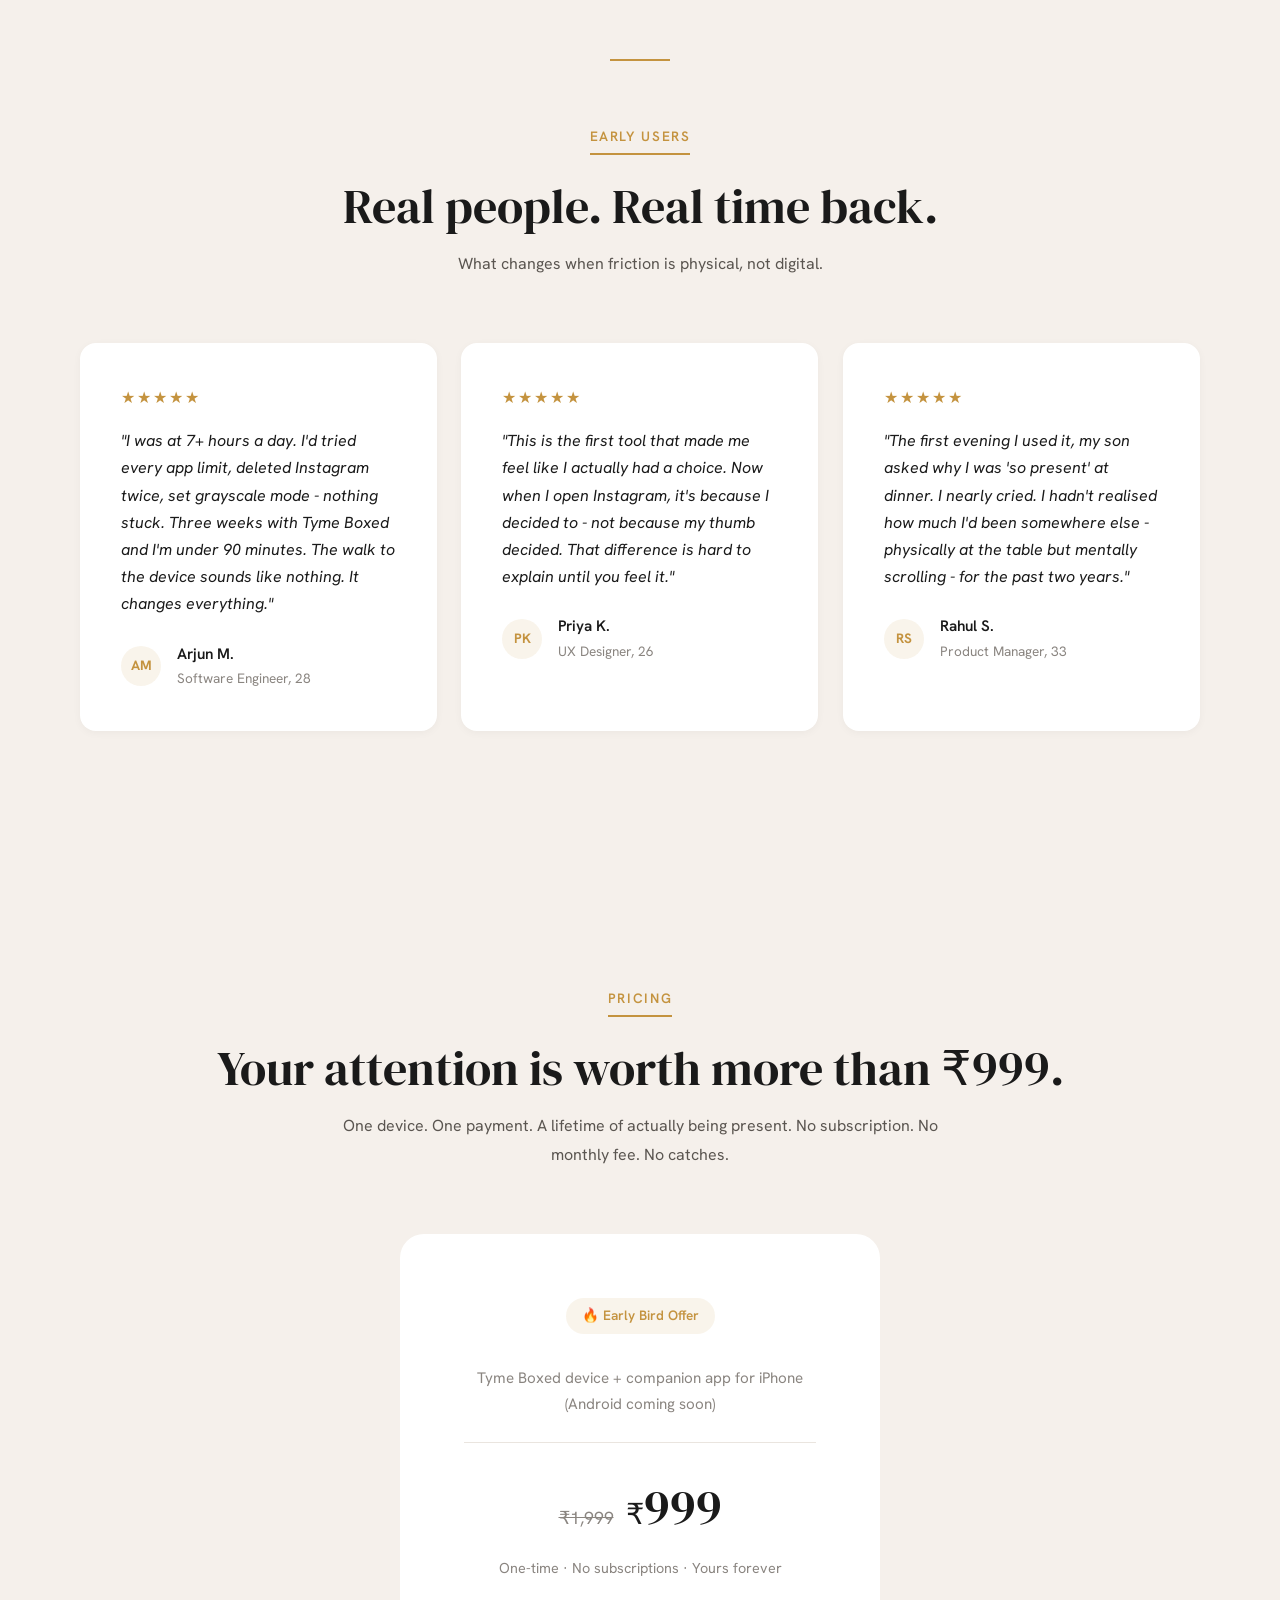
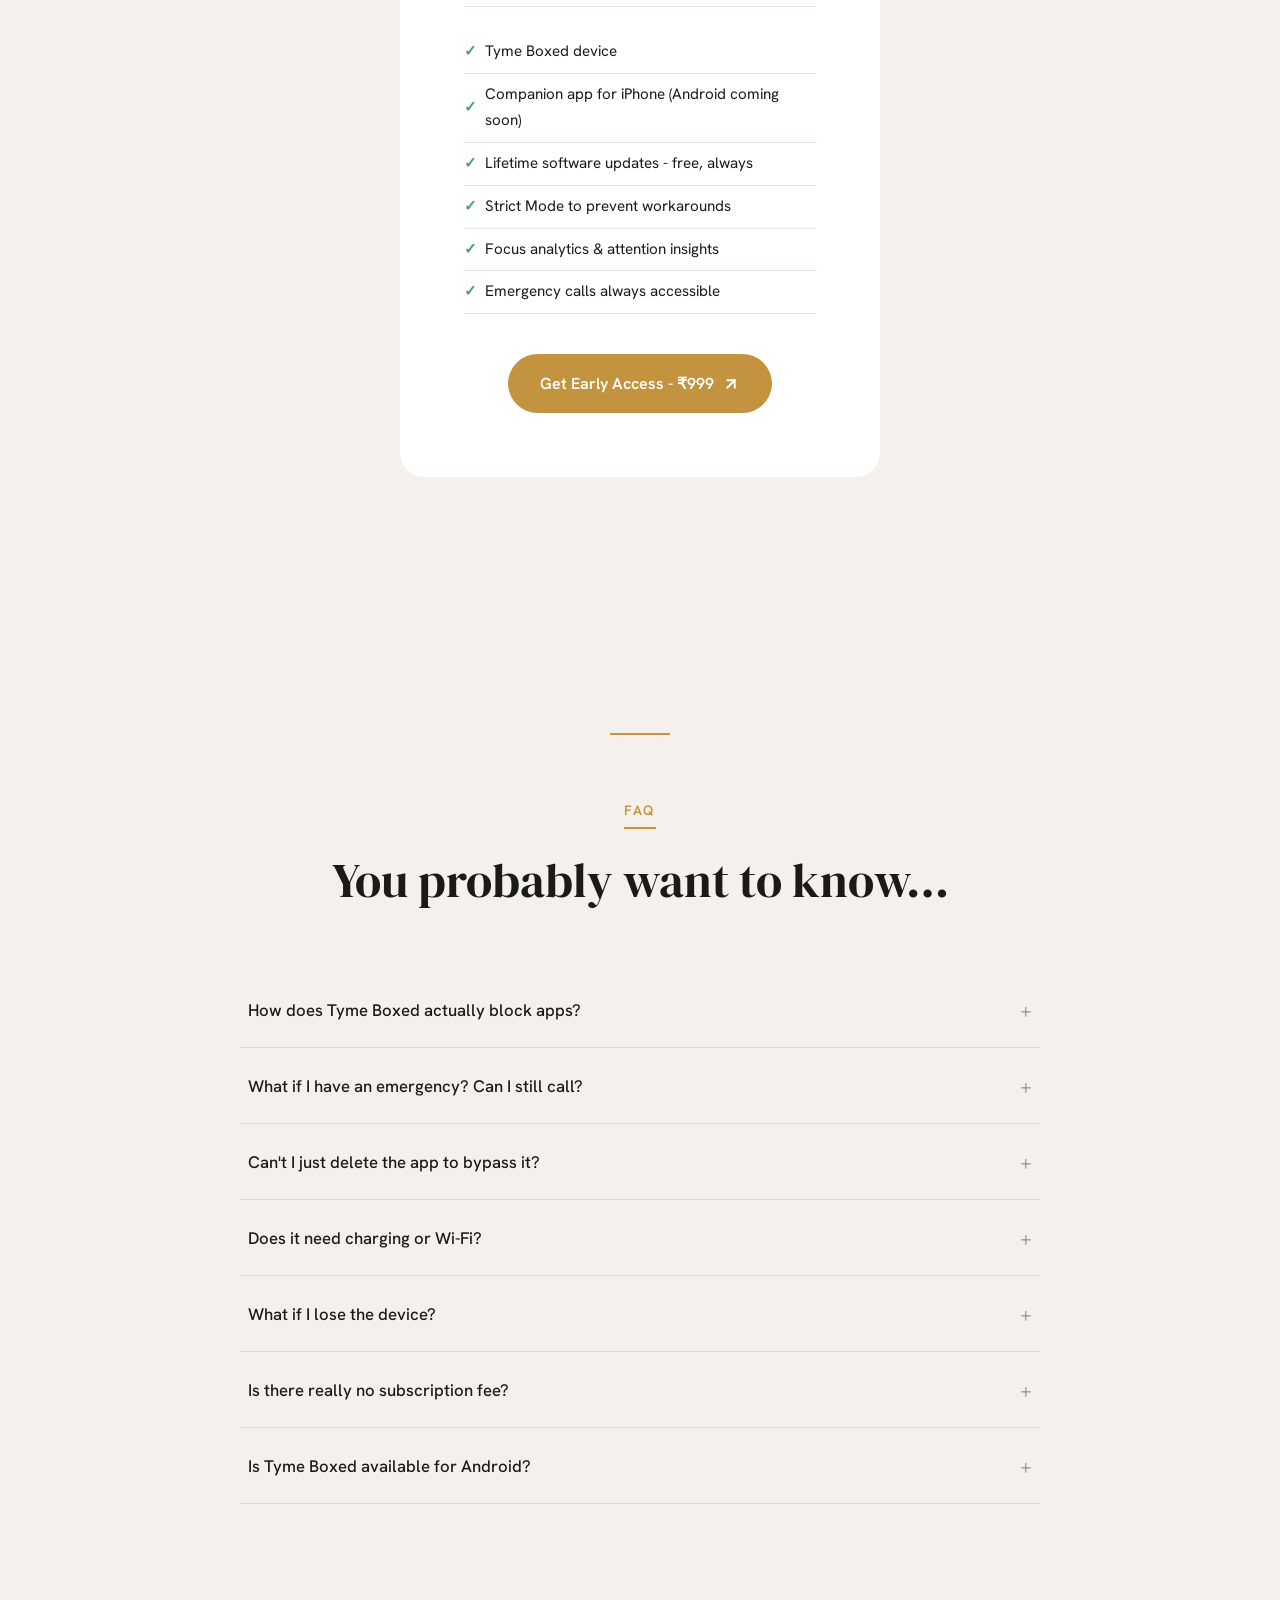
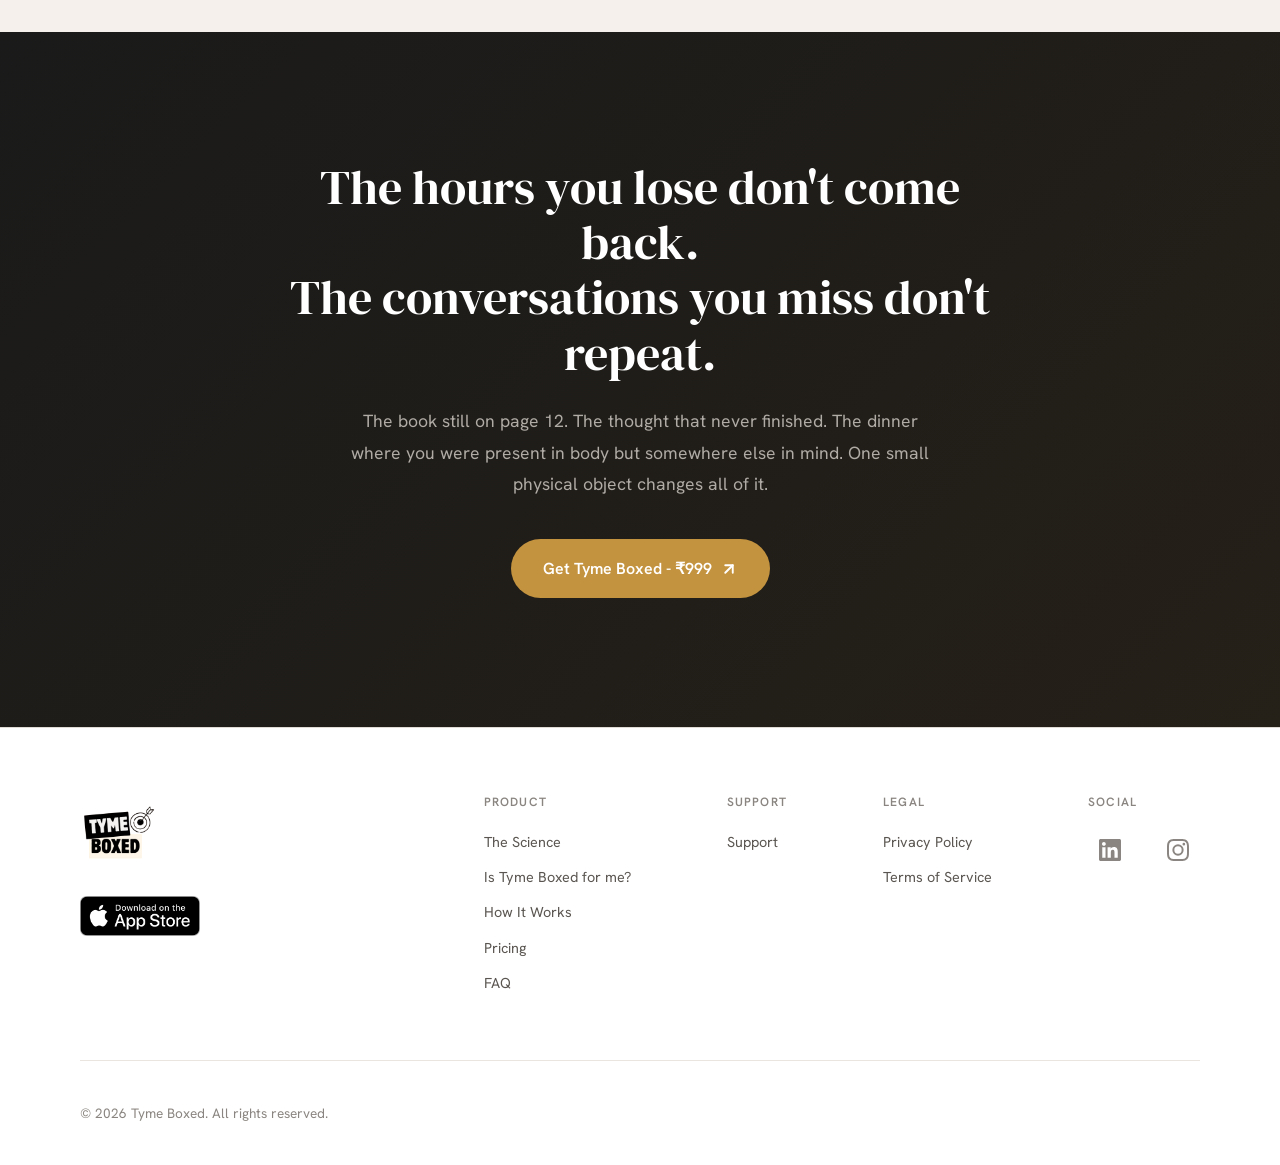
==== commit 69f0da75: "HEading added" ====
--- a/index.html
+++ b/index.html
@@ -514,7 +514,8 @@
               <li><a href="terms.html">Terms of Service</a></li>
             </ul>
           </div>
-          <div class="footer-nav-group footer-social" role="group" aria-label="Social media">
+          <div class="footer-nav-group footer-social">
+            <span class="footer-nav-label">Social</span>
             <ul class="footer-social-links">
               <li>
                 <a class="footer-social-link" href="https://www.linkedin.com/company/tyme-boxed/" target="_blank"
--- a/style.css
+++ b/style.css
@@ -1618,10 +1618,6 @@
   width: 100%;
 }
 
-.footer-social {
-  padding-top: calc(0.75rem * 1.4 + var(--space-sm));
-}
-
 .footer-social-links {
   display: flex;
   flex-direction: row;
@@ -1643,7 +1639,7 @@
   justify-content: center;
   min-width: 44px;
   min-height: 44px;
-  color: var(--text-secondary);
+  color: var(--text-muted);
   line-height: 0;
   transition: color var(--duration-fast) var(--ease-smooth),
     transform 0.2s cubic-bezier(0.16, 1, 0.3, 1);
@@ -2932,10 +2928,6 @@
 
   .footer-nav-group {
     align-items: center;
-  }
-
-  .footer-social {
-    padding-top: 0;
   }
 
   .footer-social-links {
@@ -3265,10 +3257,6 @@
     text-align: center;
   }
 
-  .footer-social {
-    padding-top: 0;
-  }
-
   .footer-social-links {
     justify-content: center;
   }
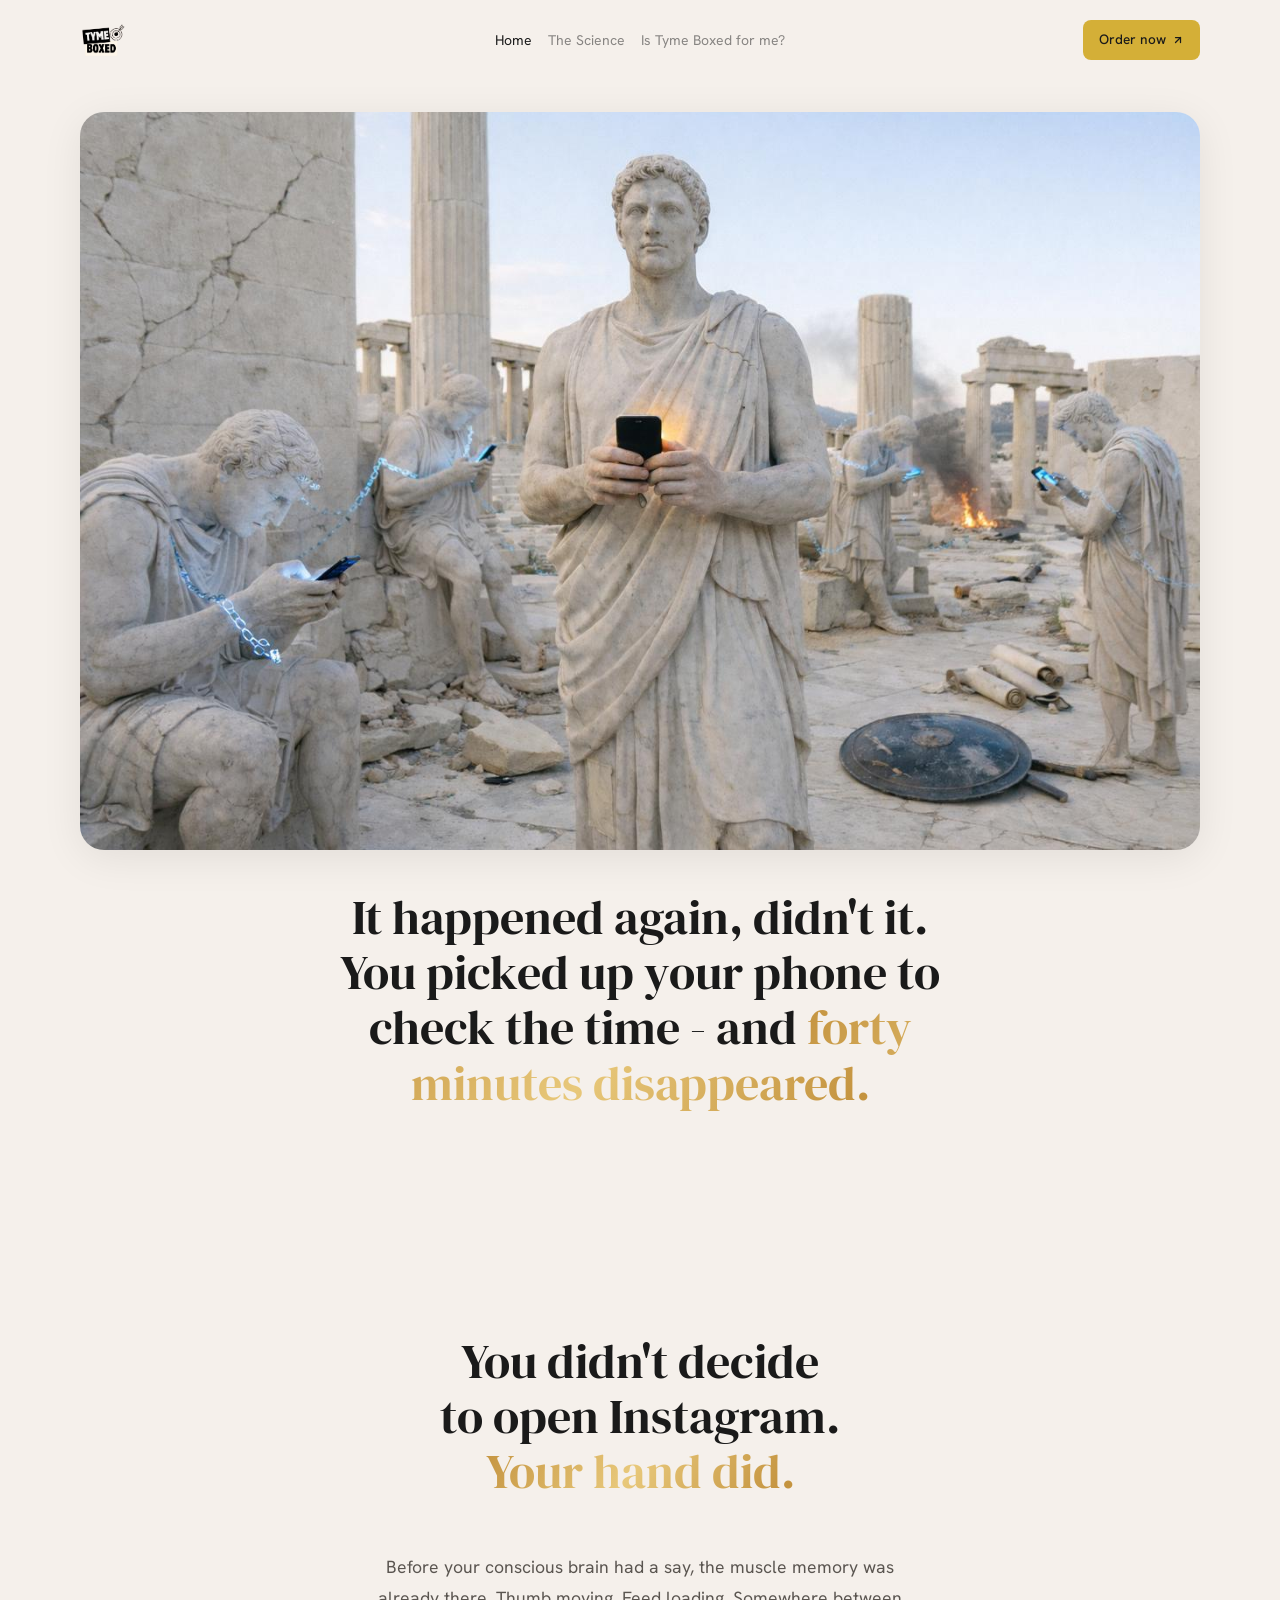
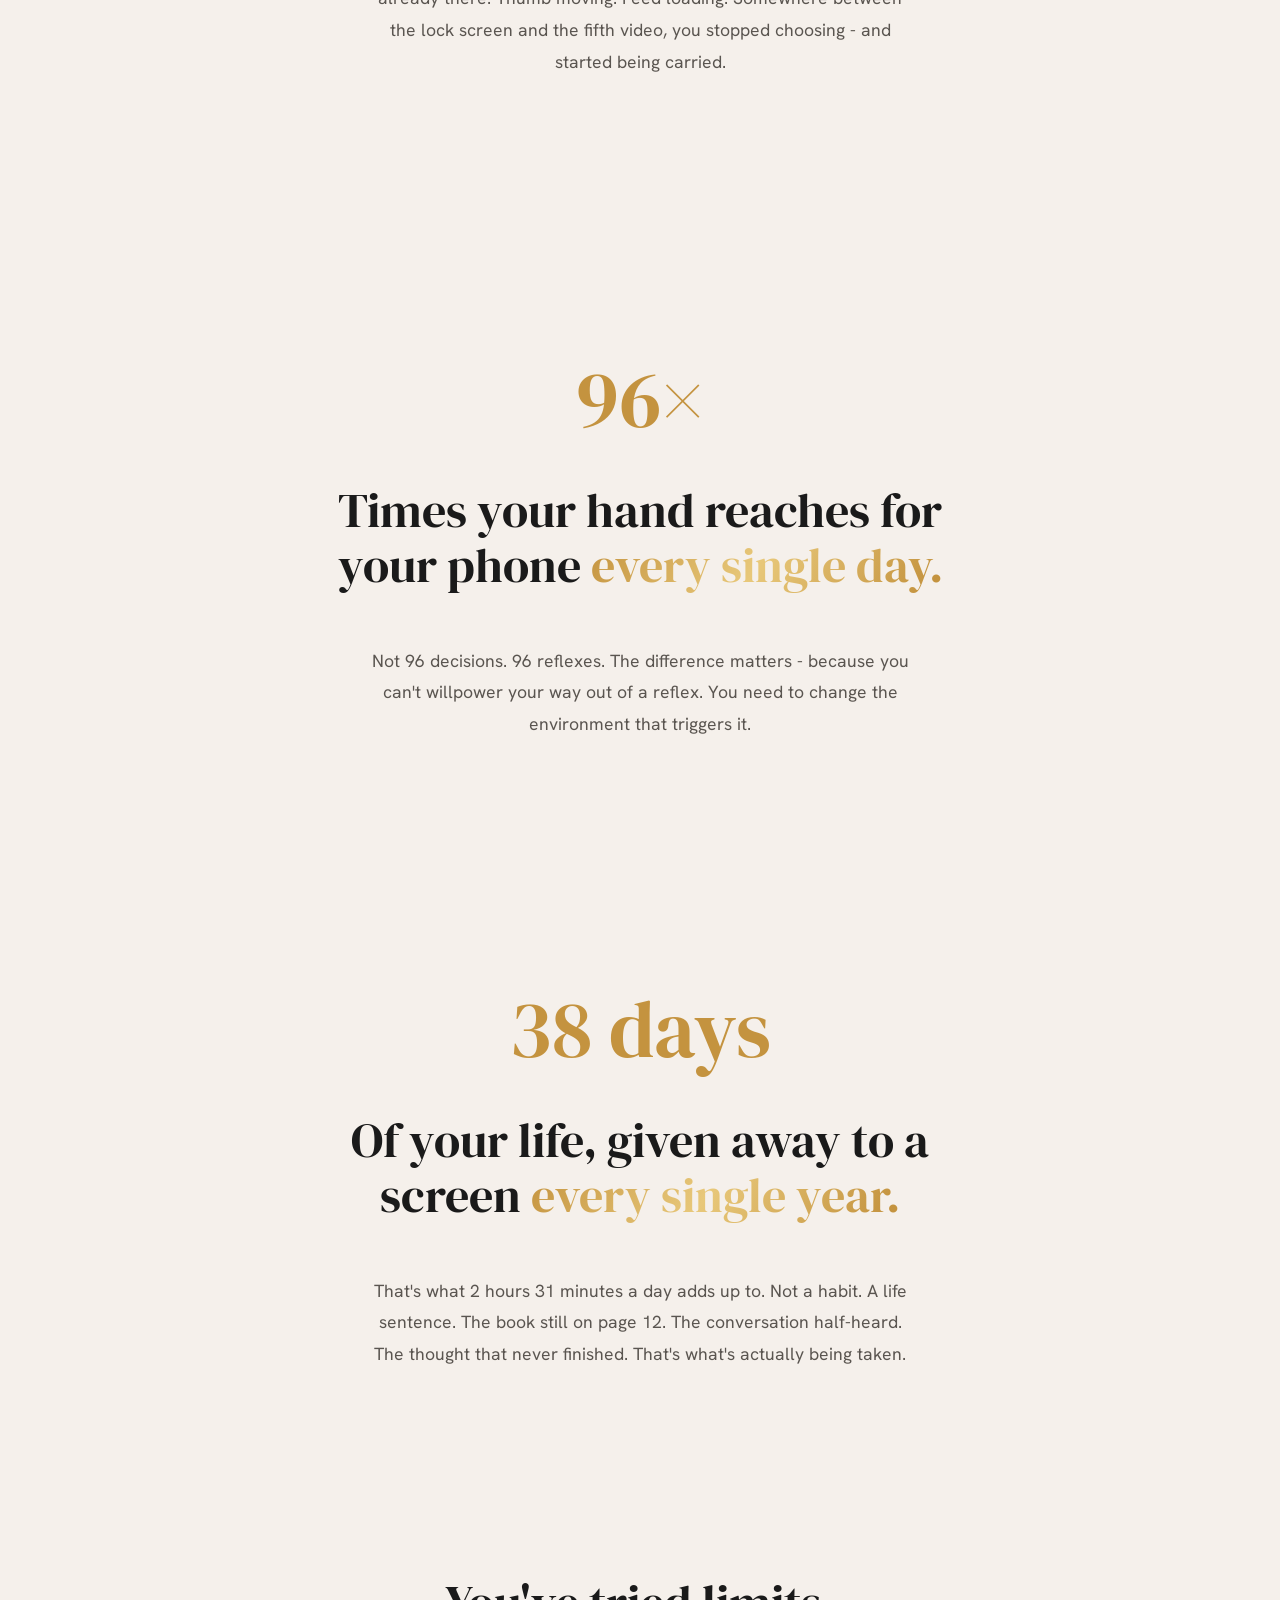
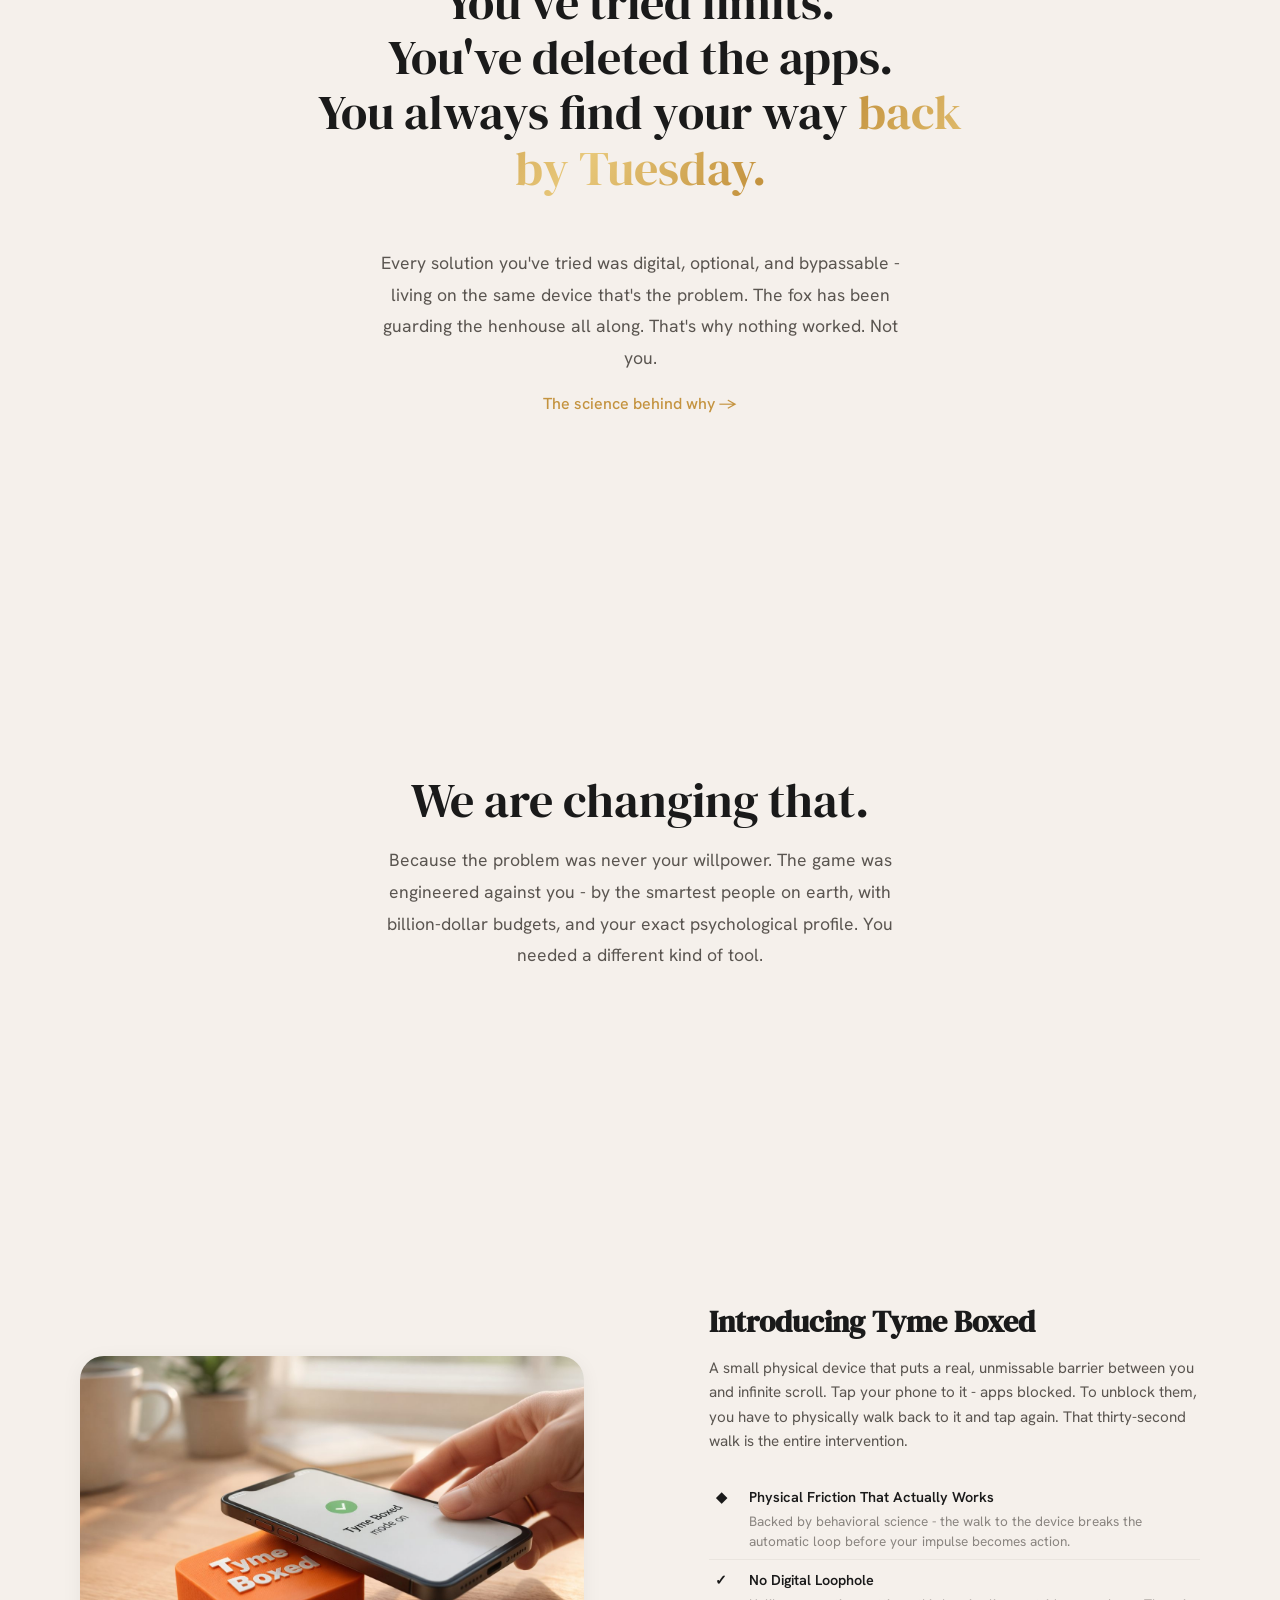
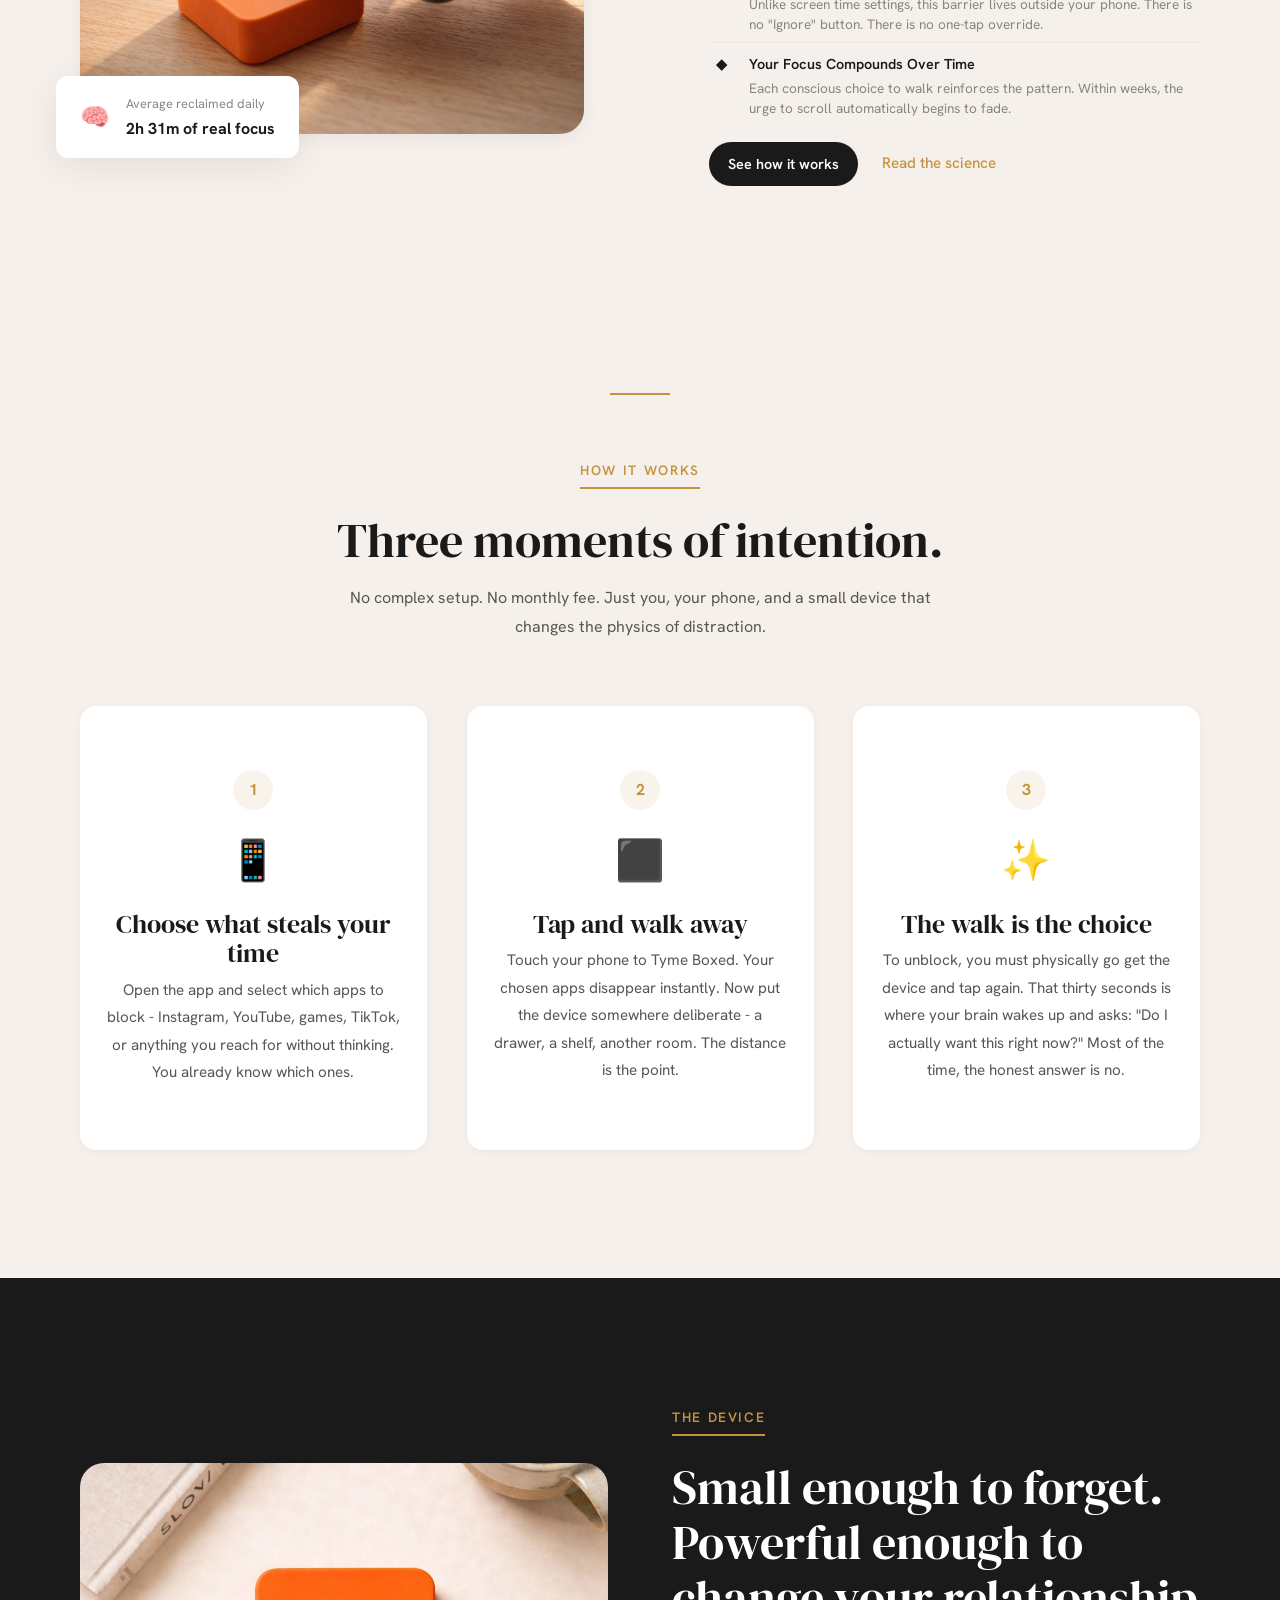
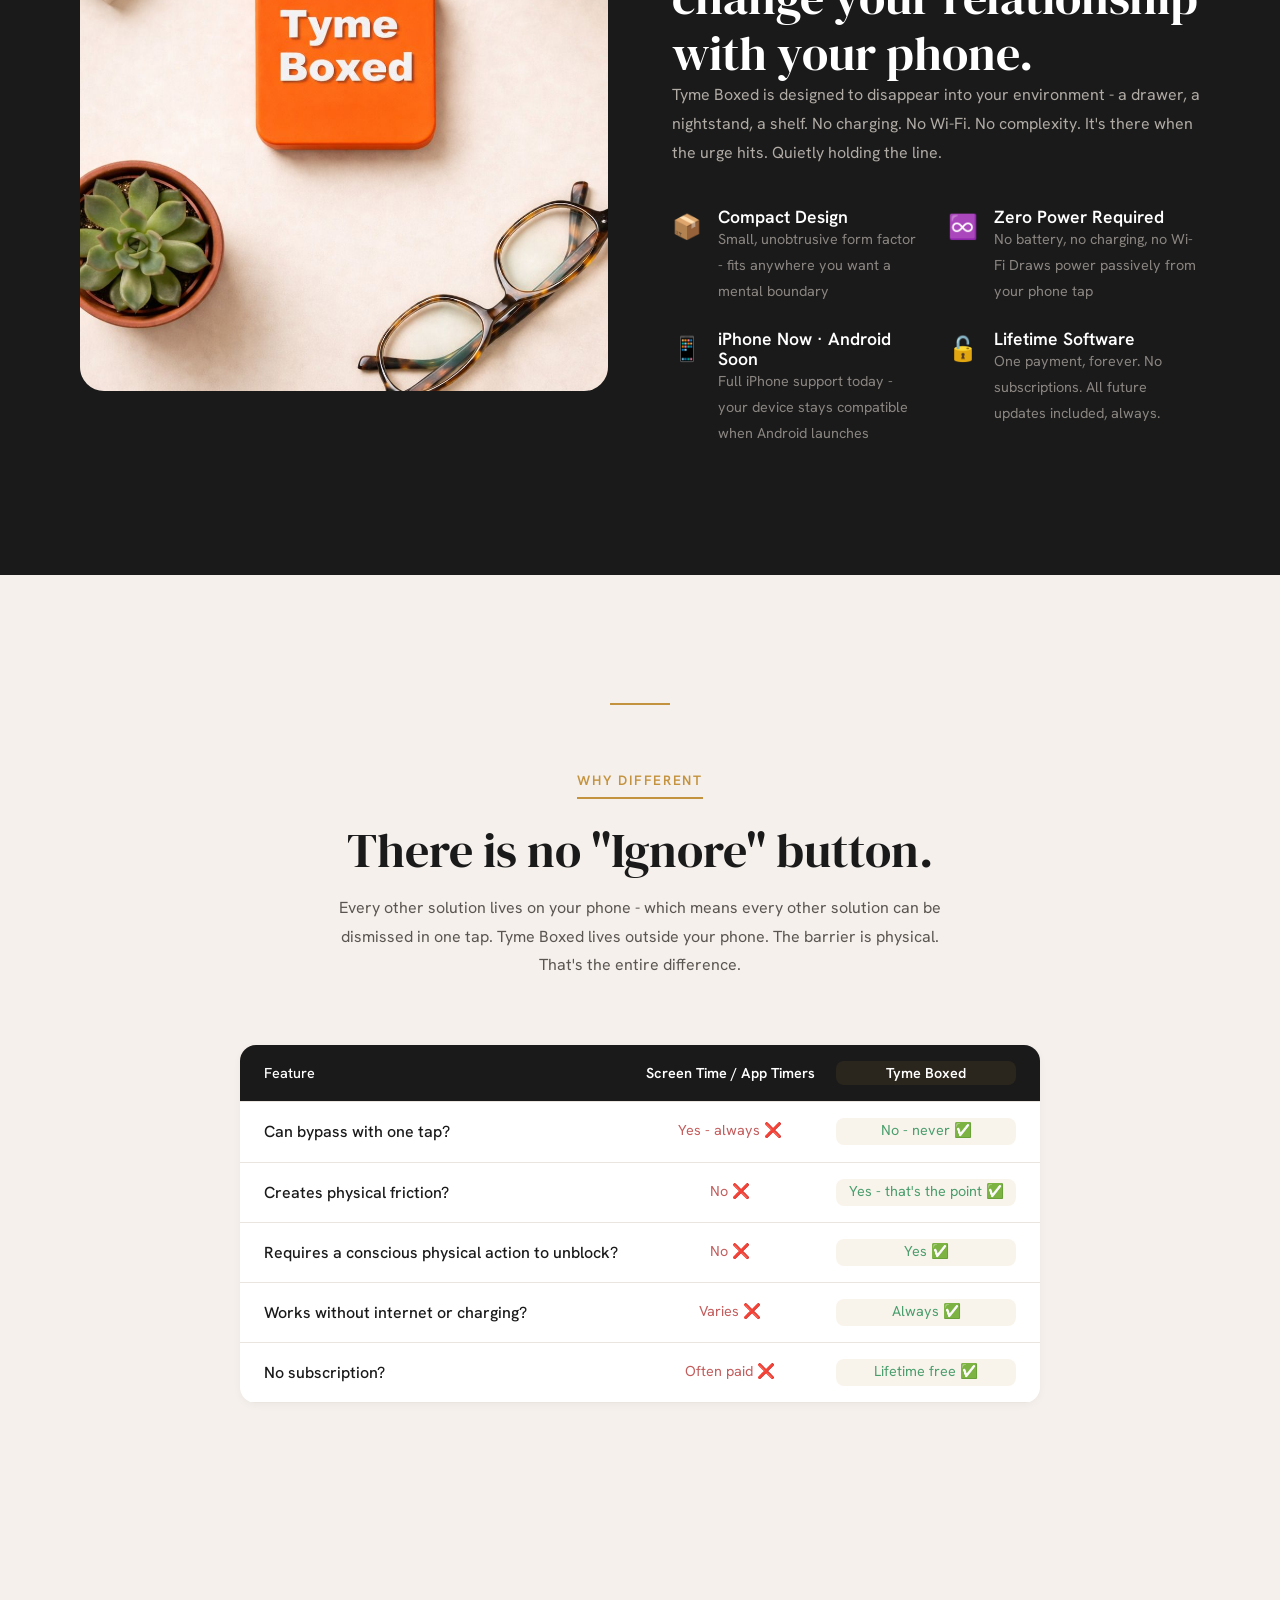
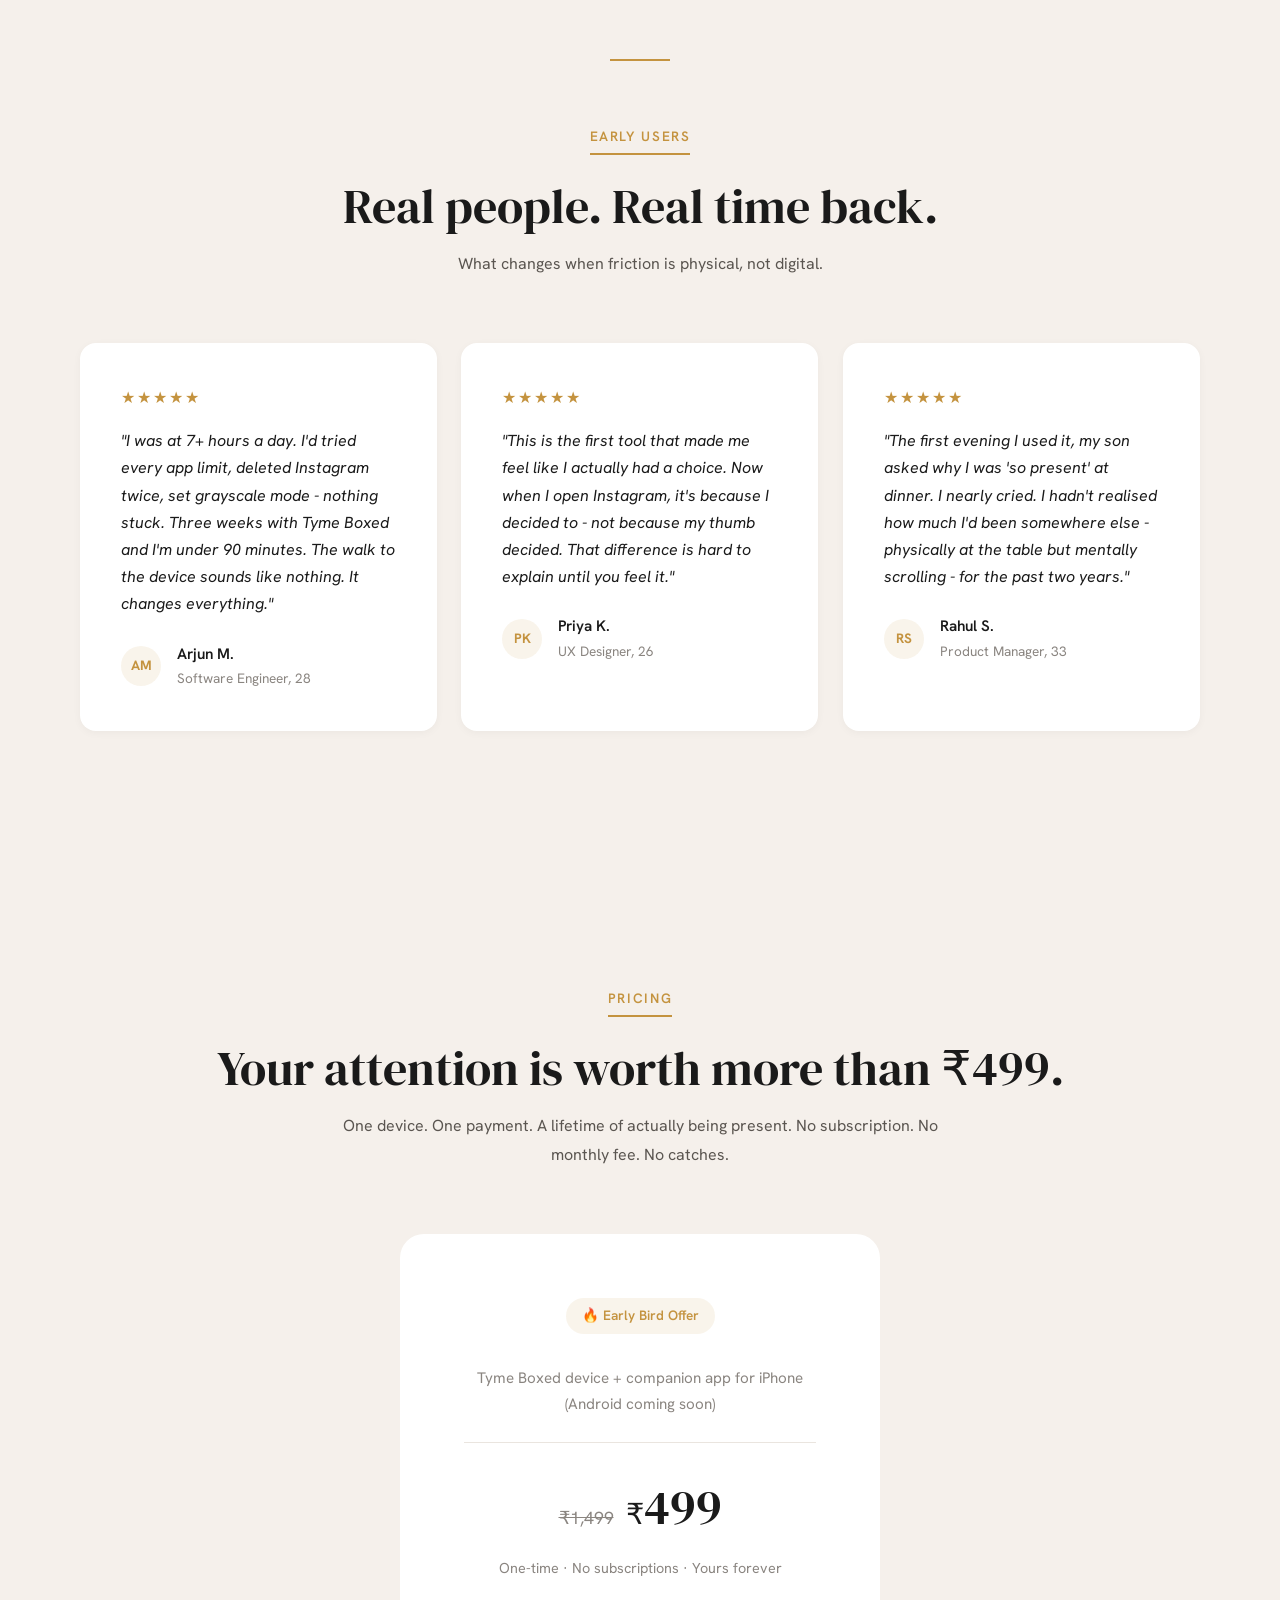
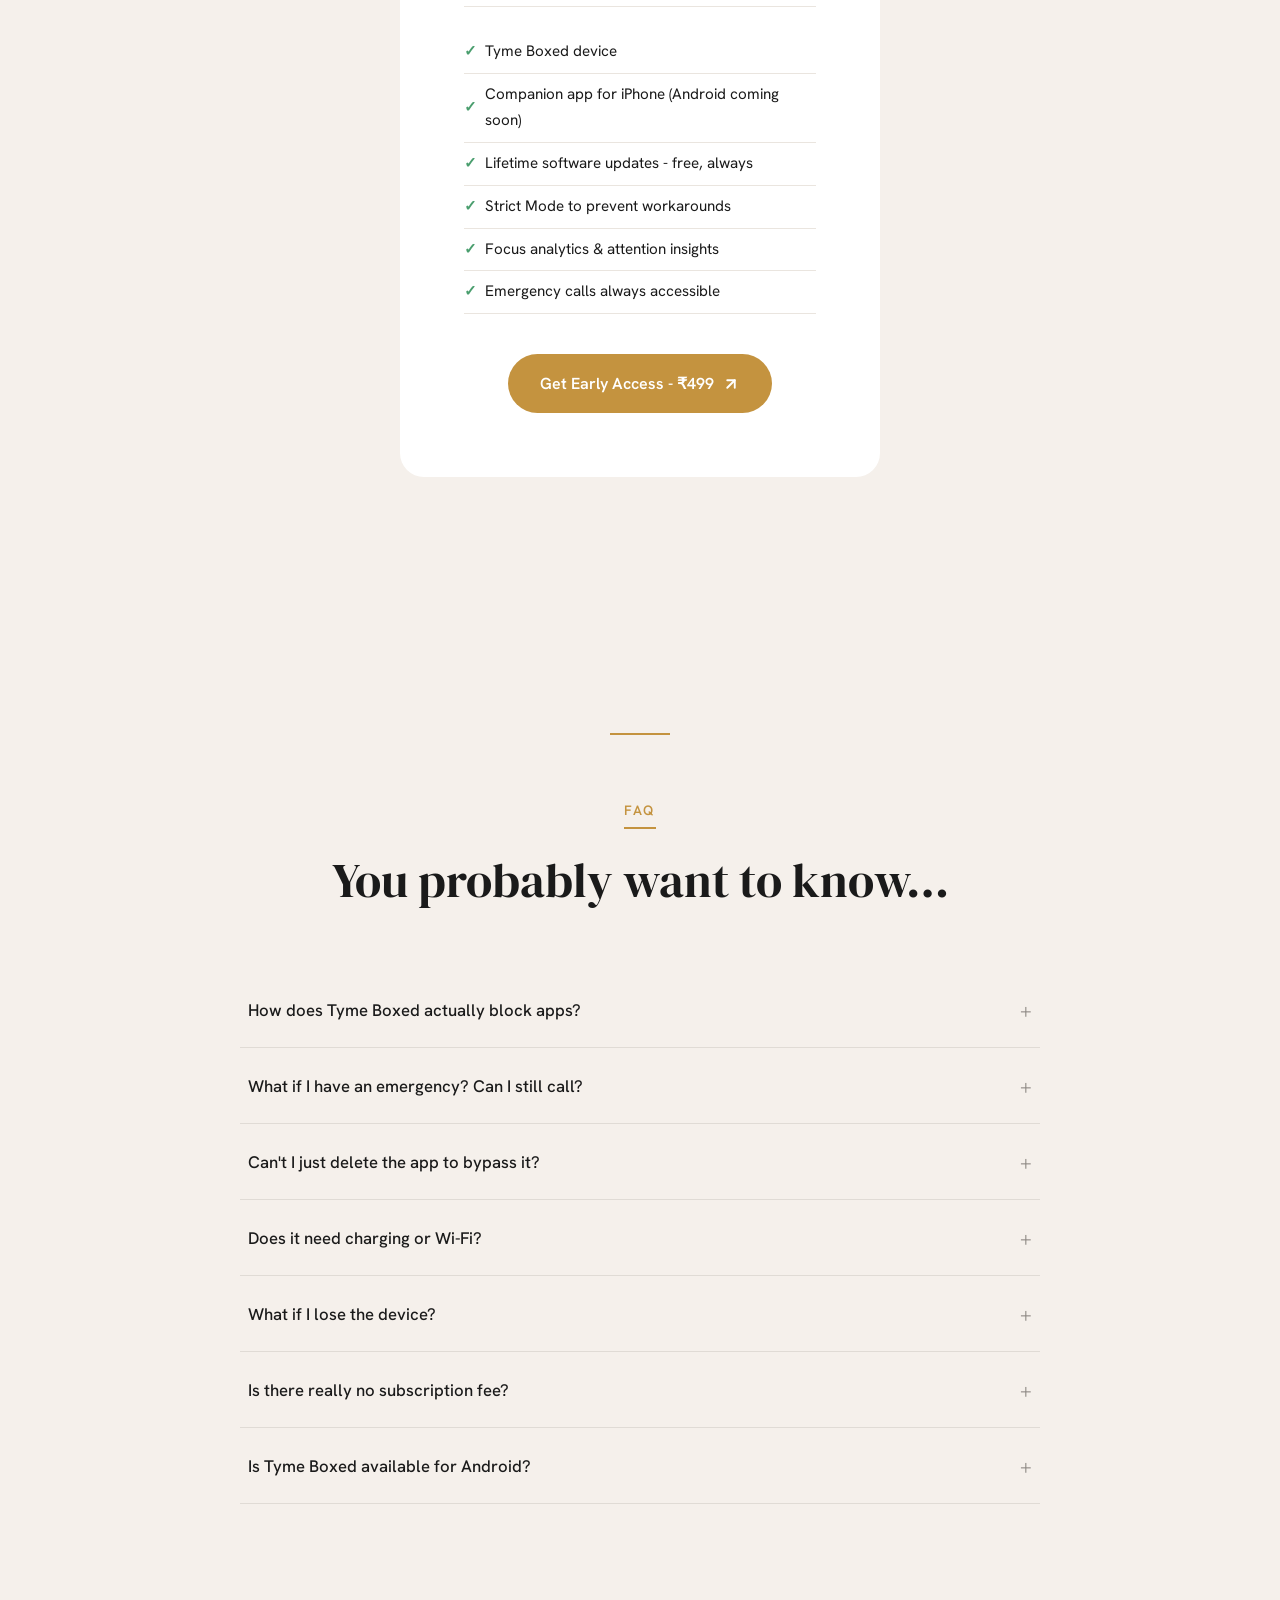
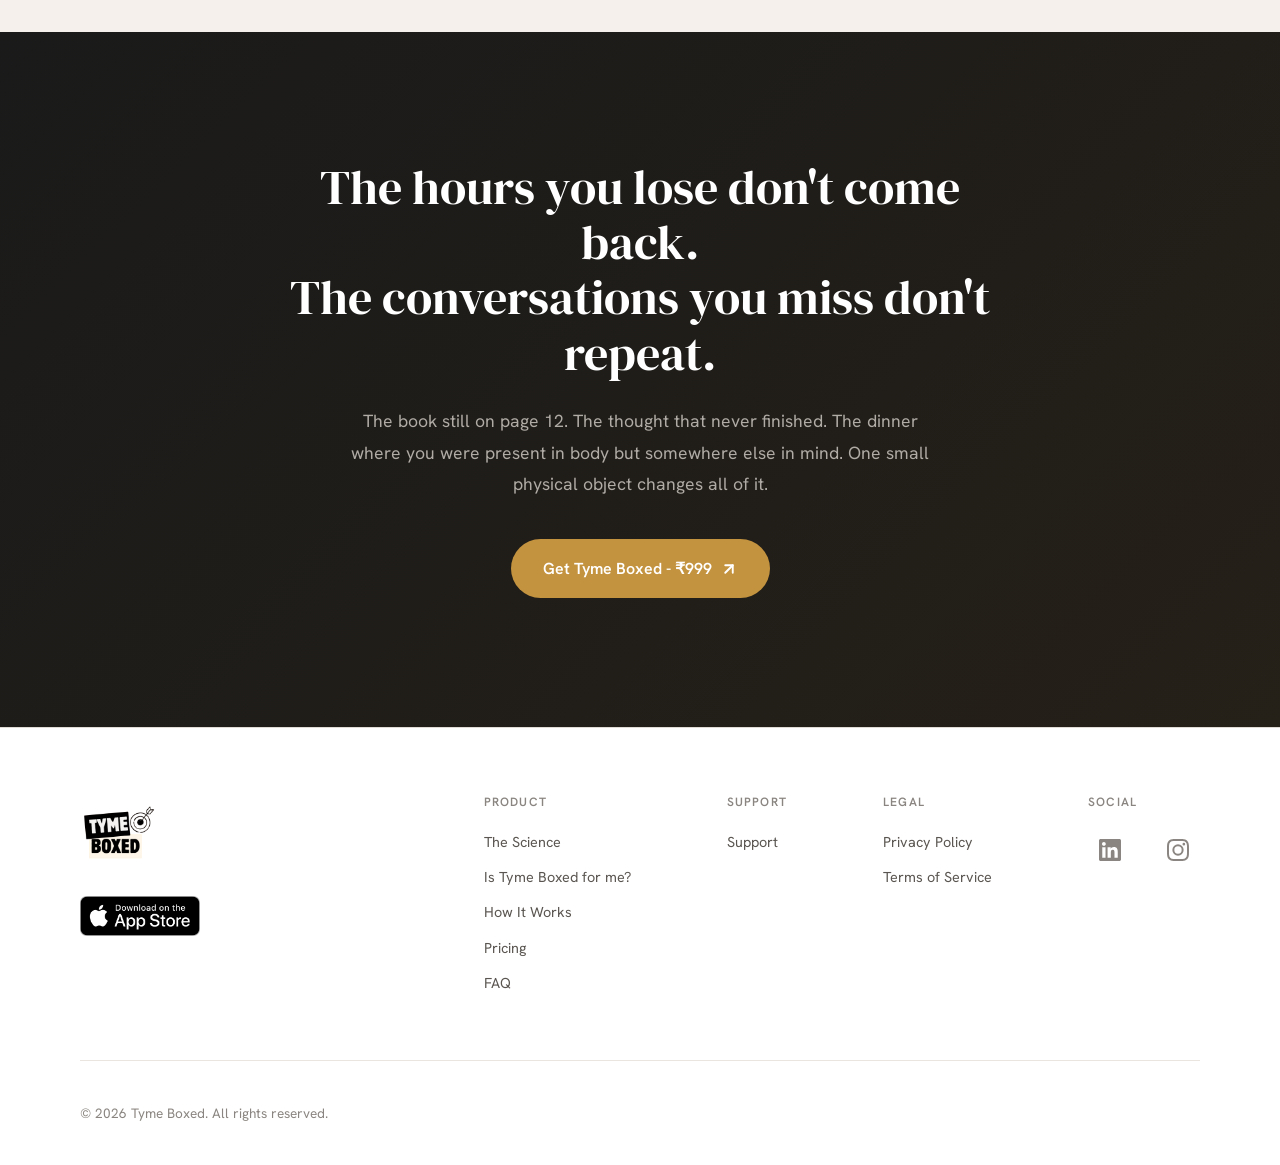
==== commit d2639136: "Price chnage" ====
--- a/index.html
+++ b/index.html
@@ -330,7 +330,7 @@
     <div class="container">
       <div class="pricing-header reveal">
         <span class="section-label">Pricing</span>
-        <h2>Your attention is worth more than ₹999.</h2>
+        <h2>Your attention is worth more than ₹499.</h2>
         <p>One device. One payment. A lifetime of actually being present. No subscription. No monthly fee. No catches.</p>
       </div>
 
@@ -339,8 +339,8 @@
         <div class="product-desc">Tyme Boxed device + companion app for iPhone (Android coming soon)</div>
 
         <div class="price-display">
-          <span class="price-original">₹1,999</span>
-          <span class="price-current"><span class="currency">₹</span>999</span>
+          <span class="price-original">₹1,499</span>
+          <span class="price-current"><span class="currency">₹</span>499</span>
           <p class="price-period">One-time · No subscriptions · Yours forever</p>
         </div>
 
@@ -354,7 +354,7 @@
         </ul>
 
         <a href="preorder.html" class="btn-primary">
-          Get Early Access - ₹999
+          Get Early Access - ₹499
           <svg width="18" height="18" viewBox="0 0 24 24" fill="none" stroke="currentColor" stroke-width="2.5"
             stroke-linecap="round" stroke-linejoin="round">
             <line x1="7" y1="17" x2="17" y2="7" />
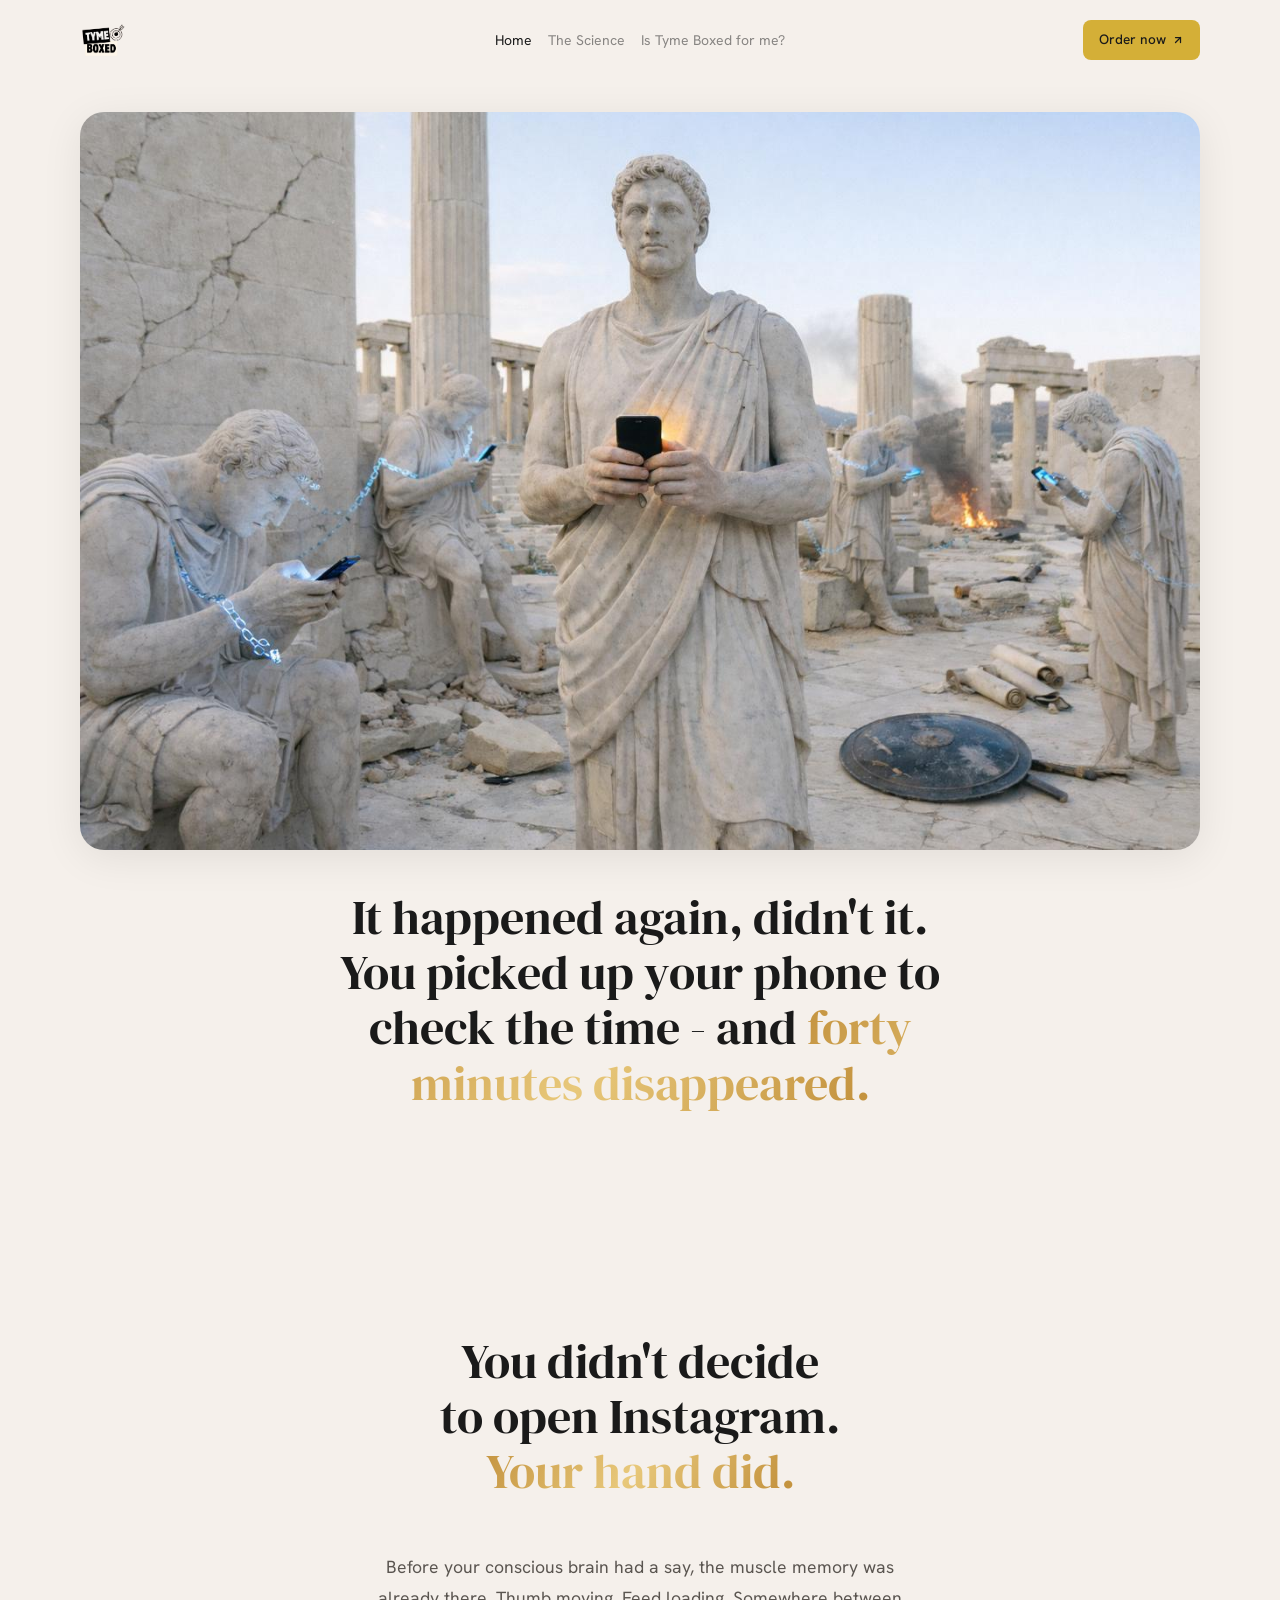
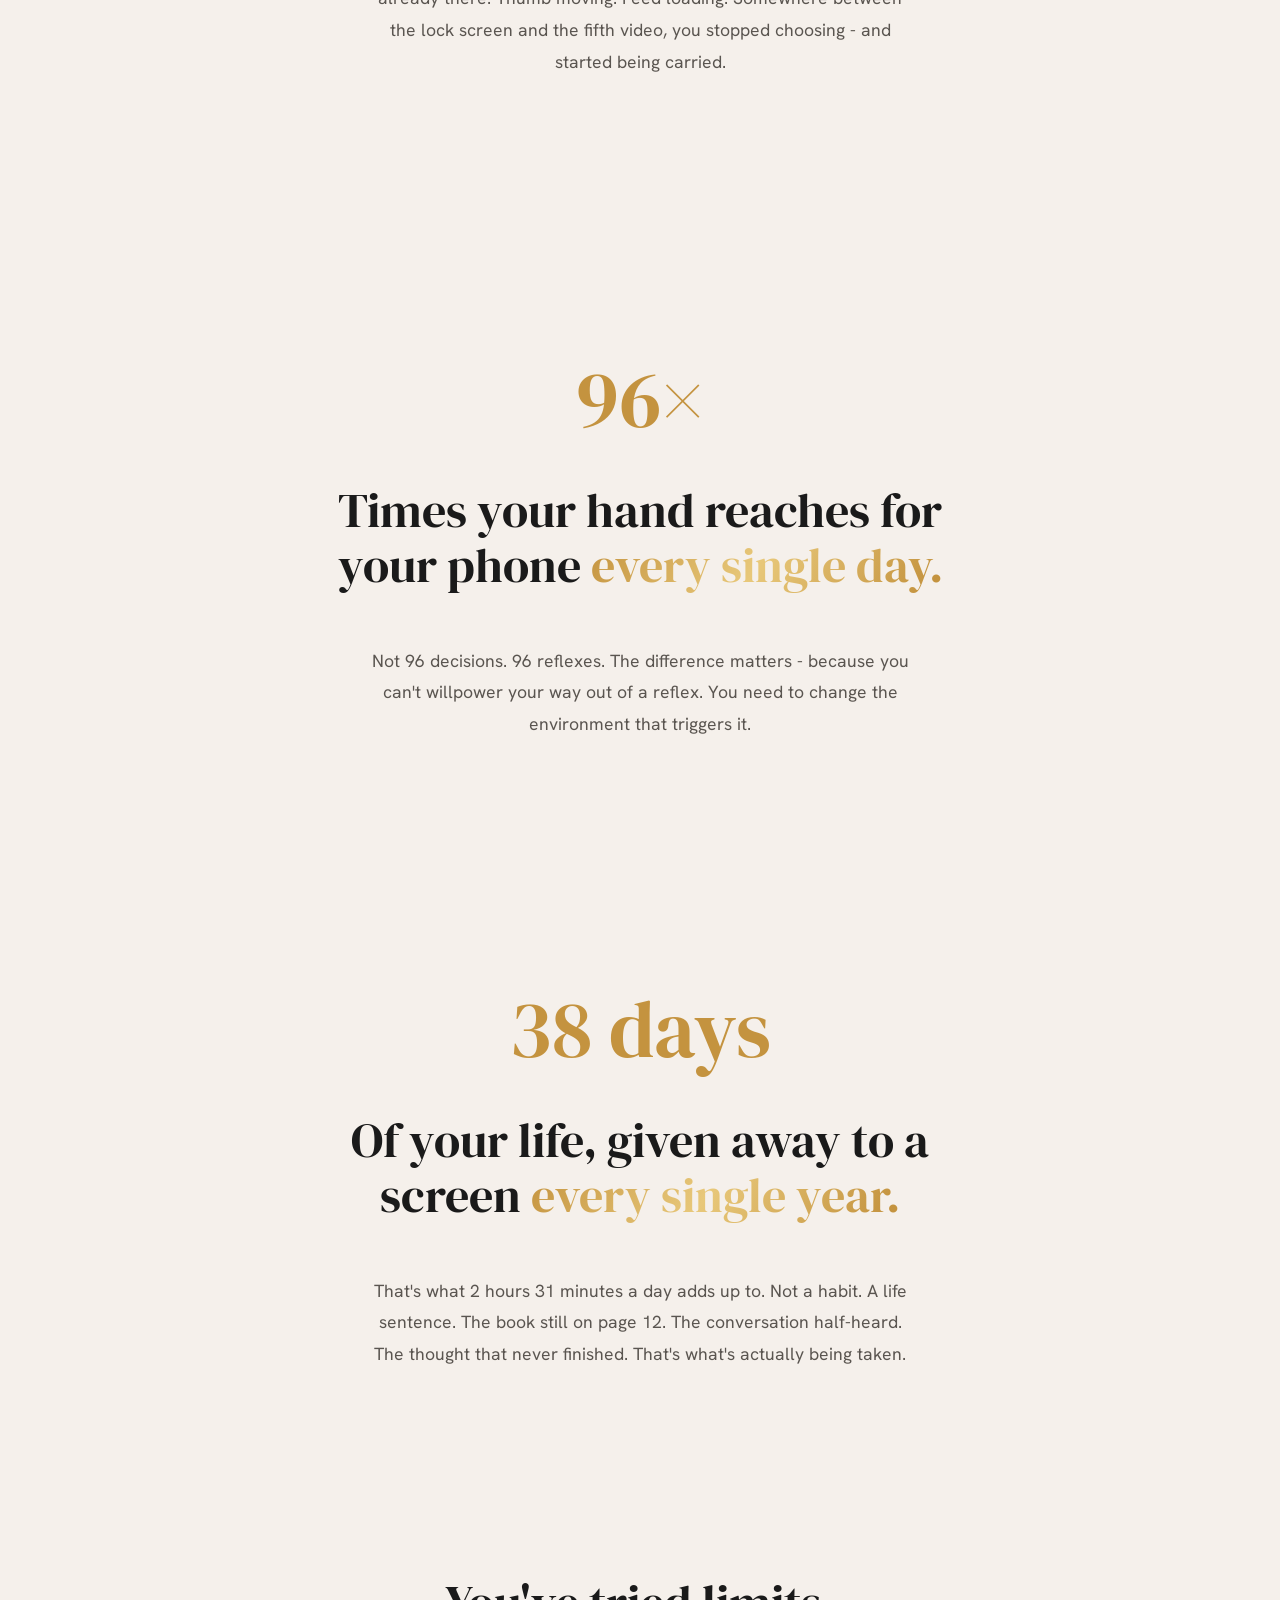
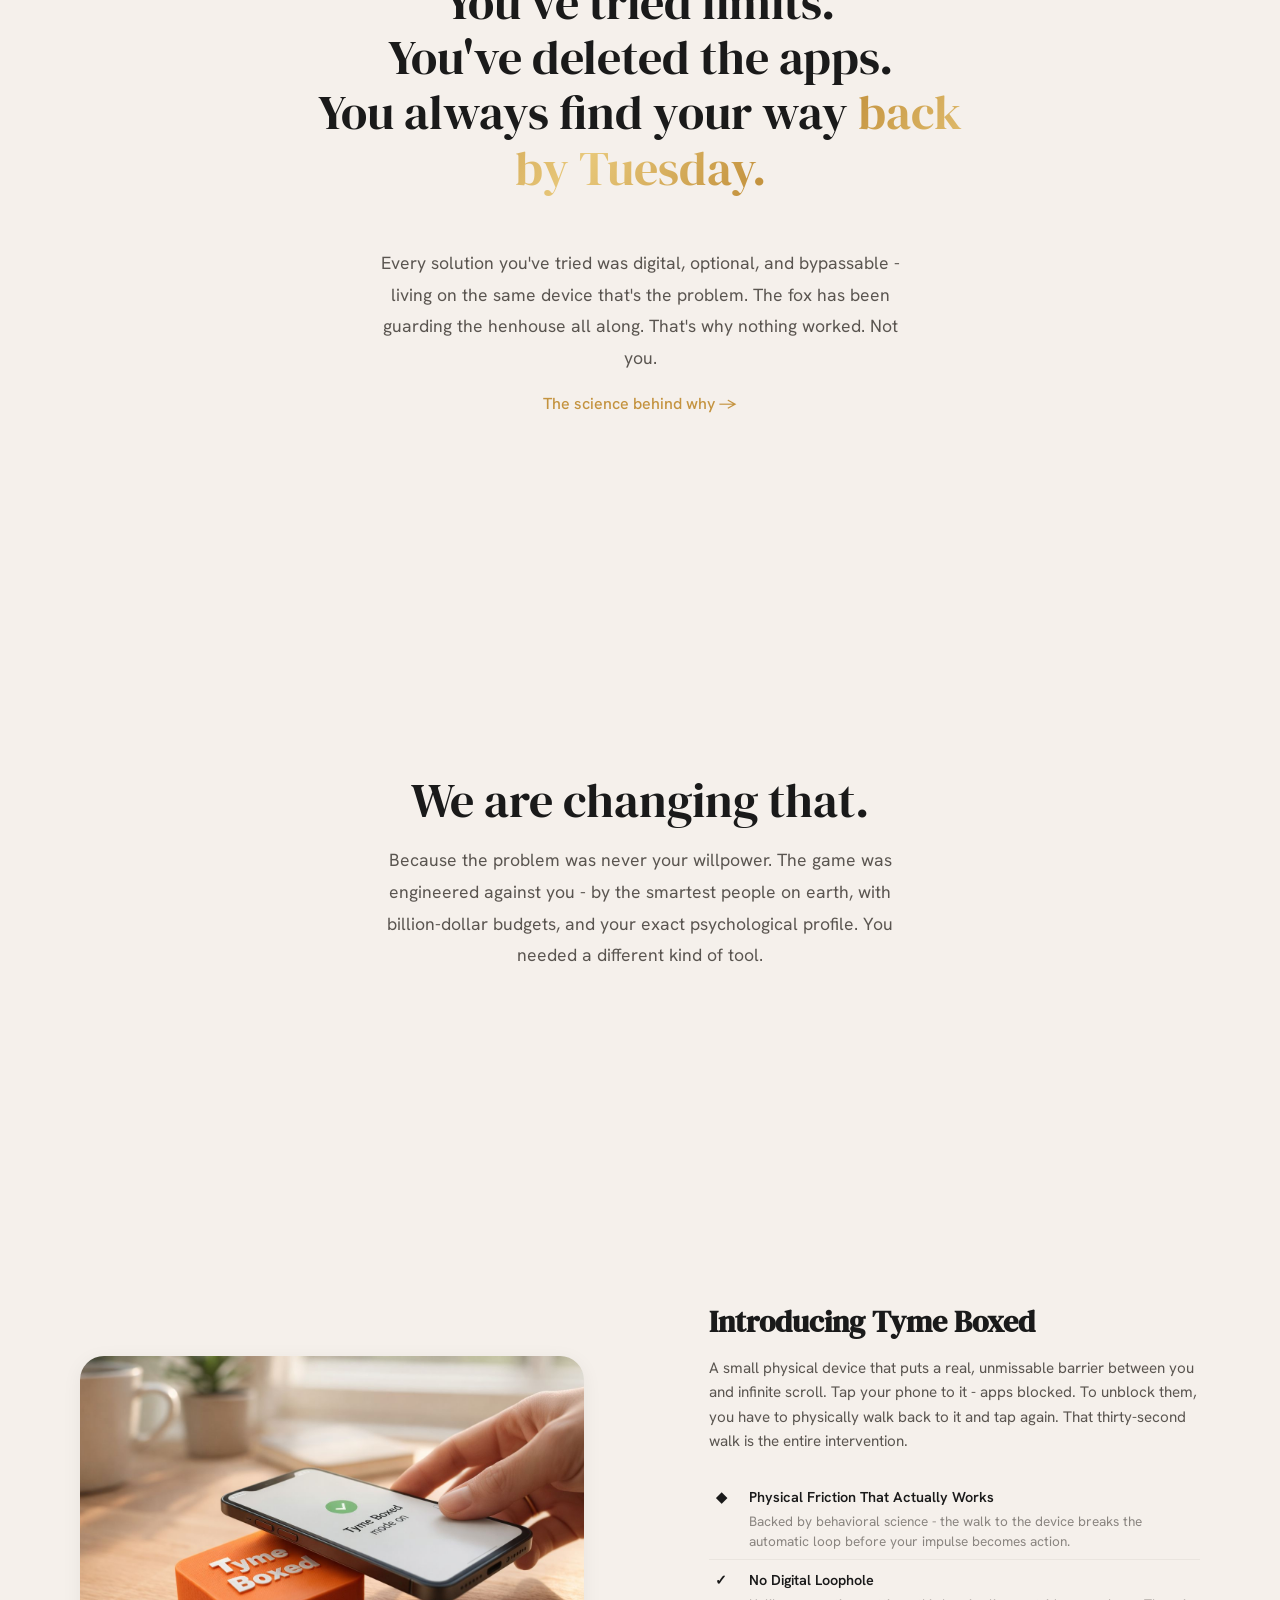
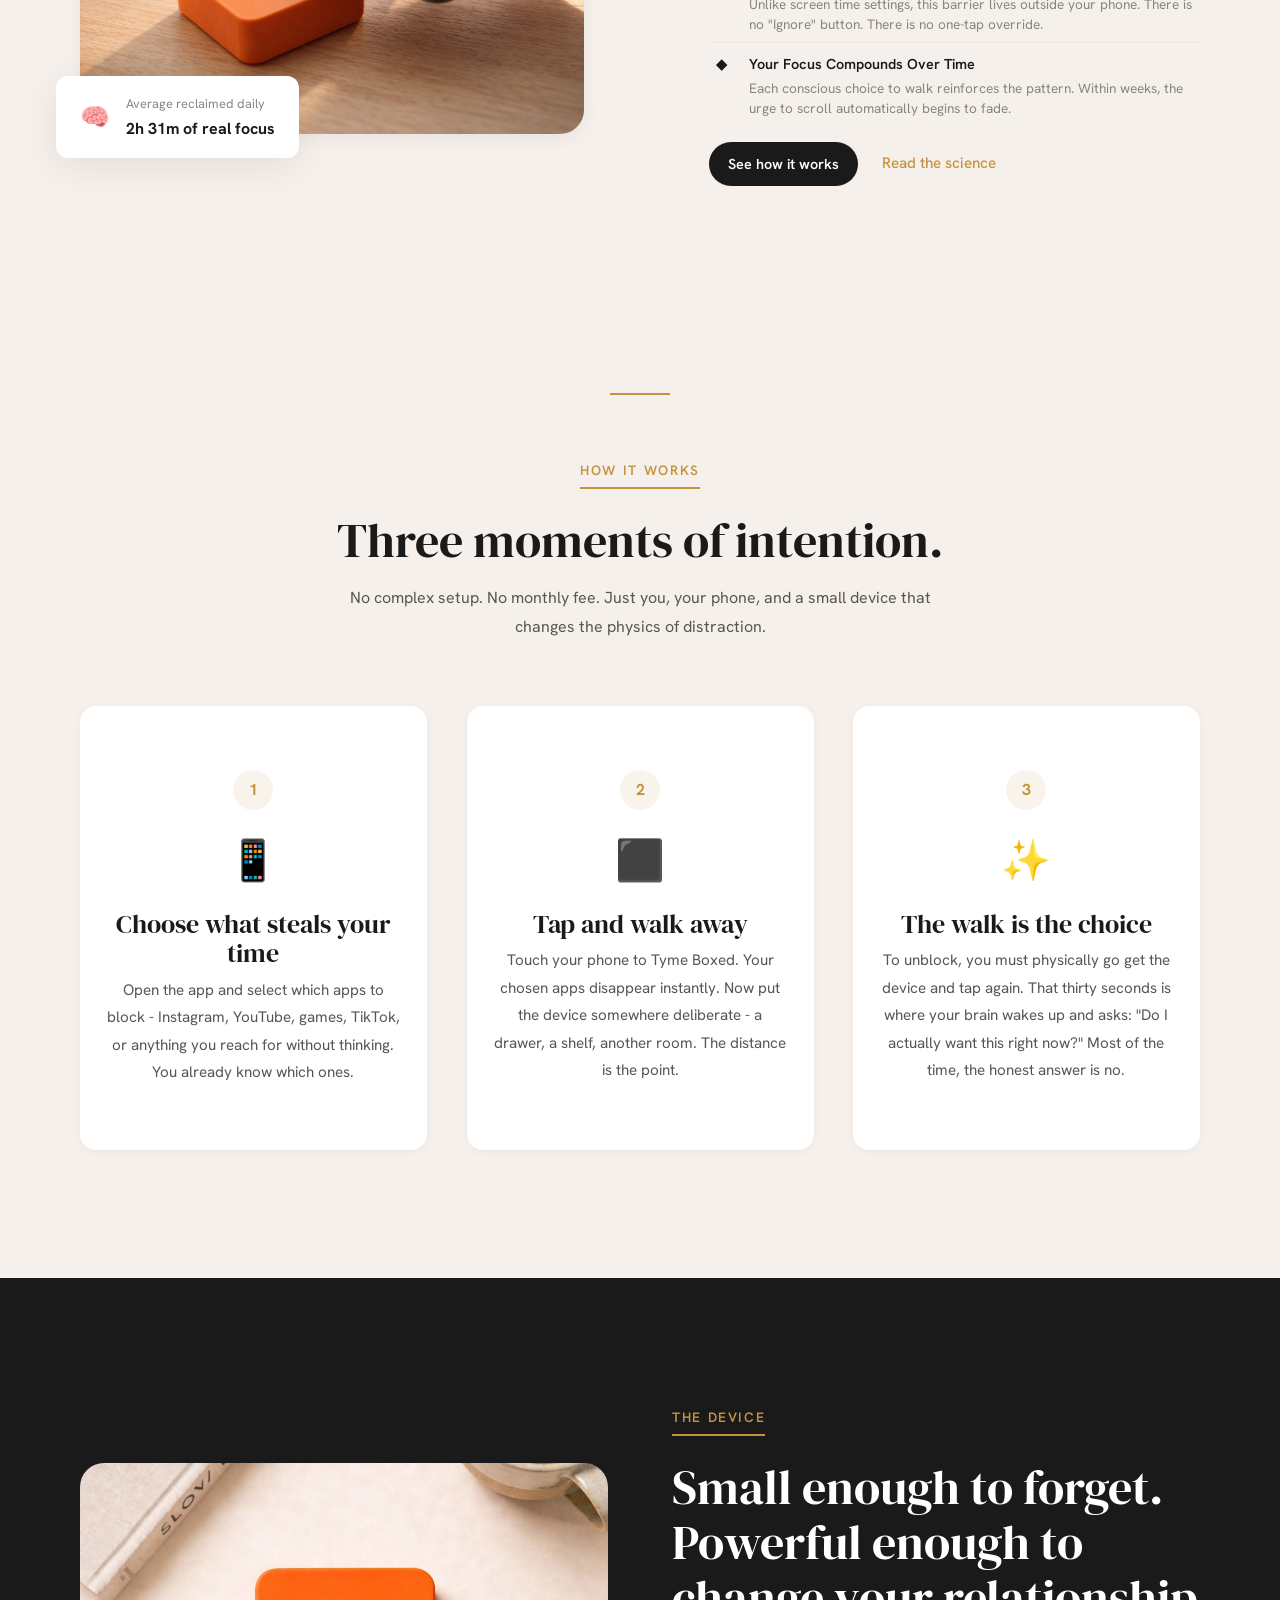
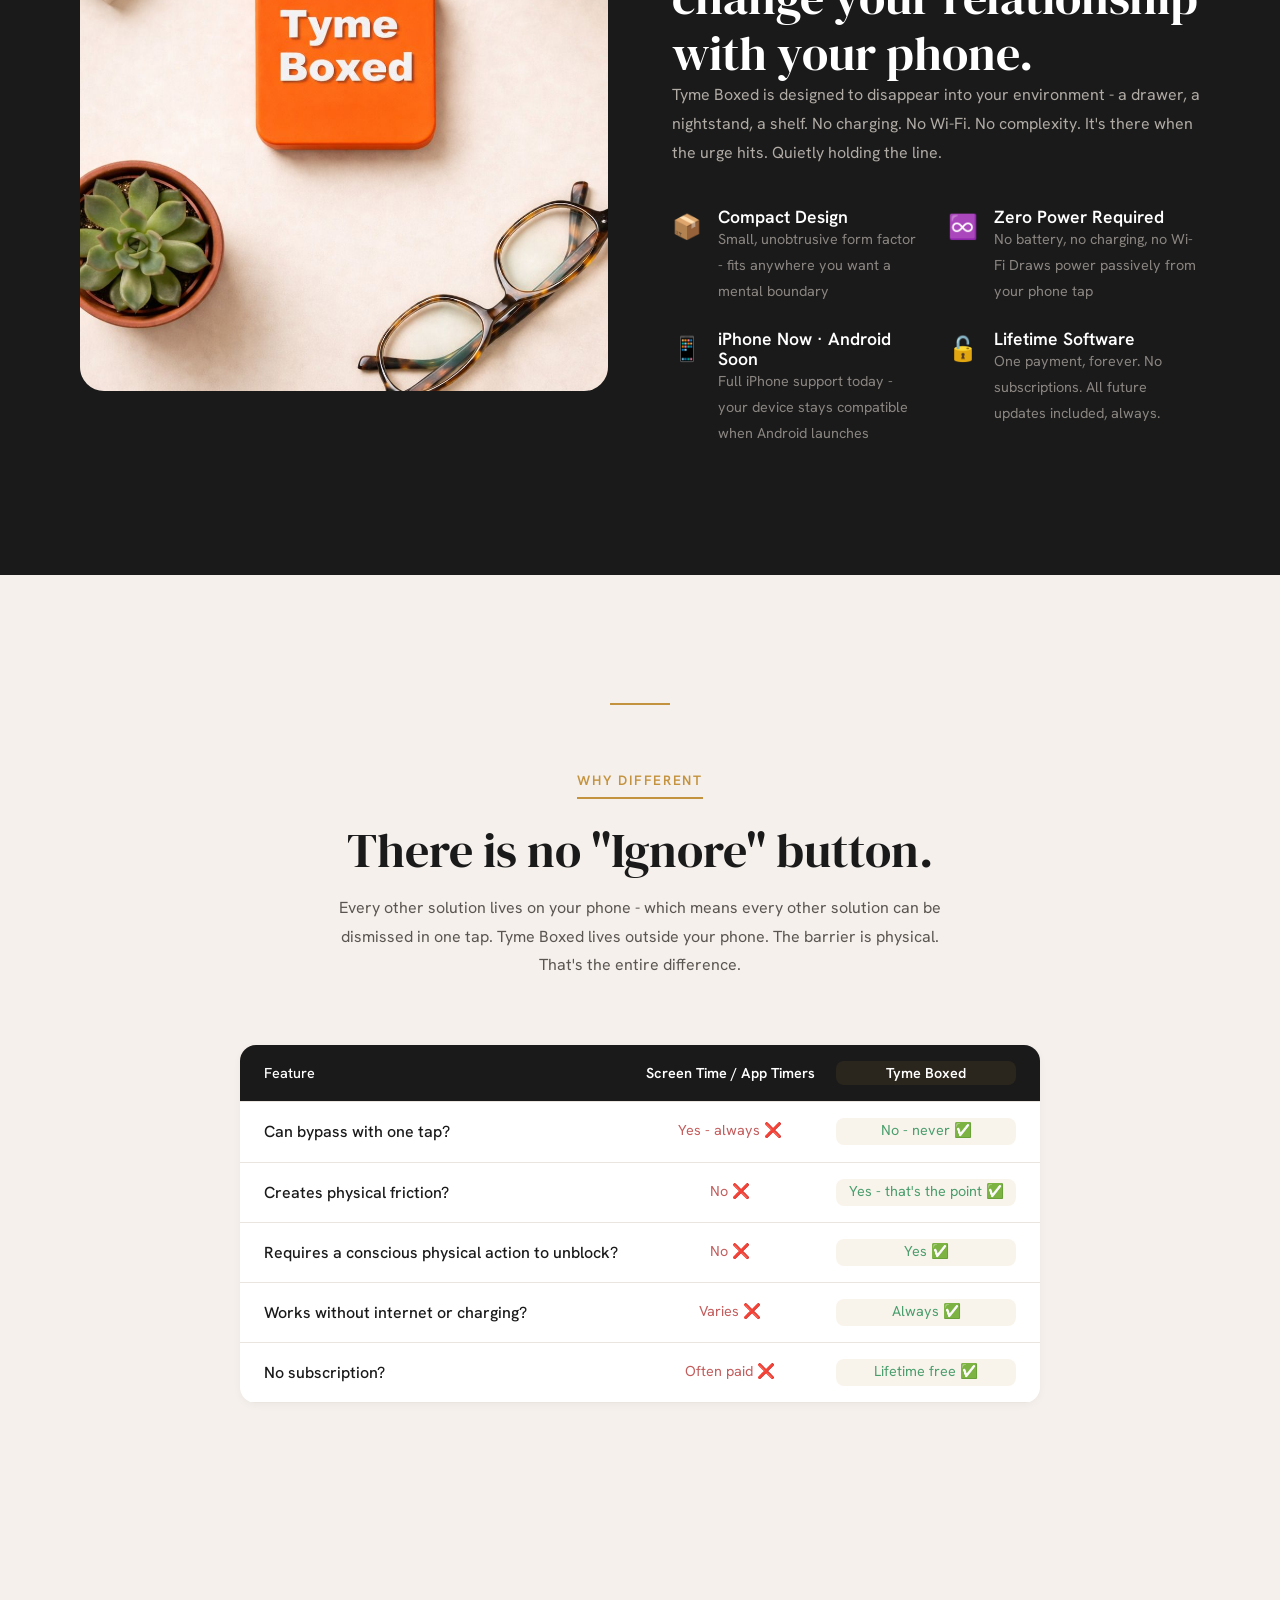
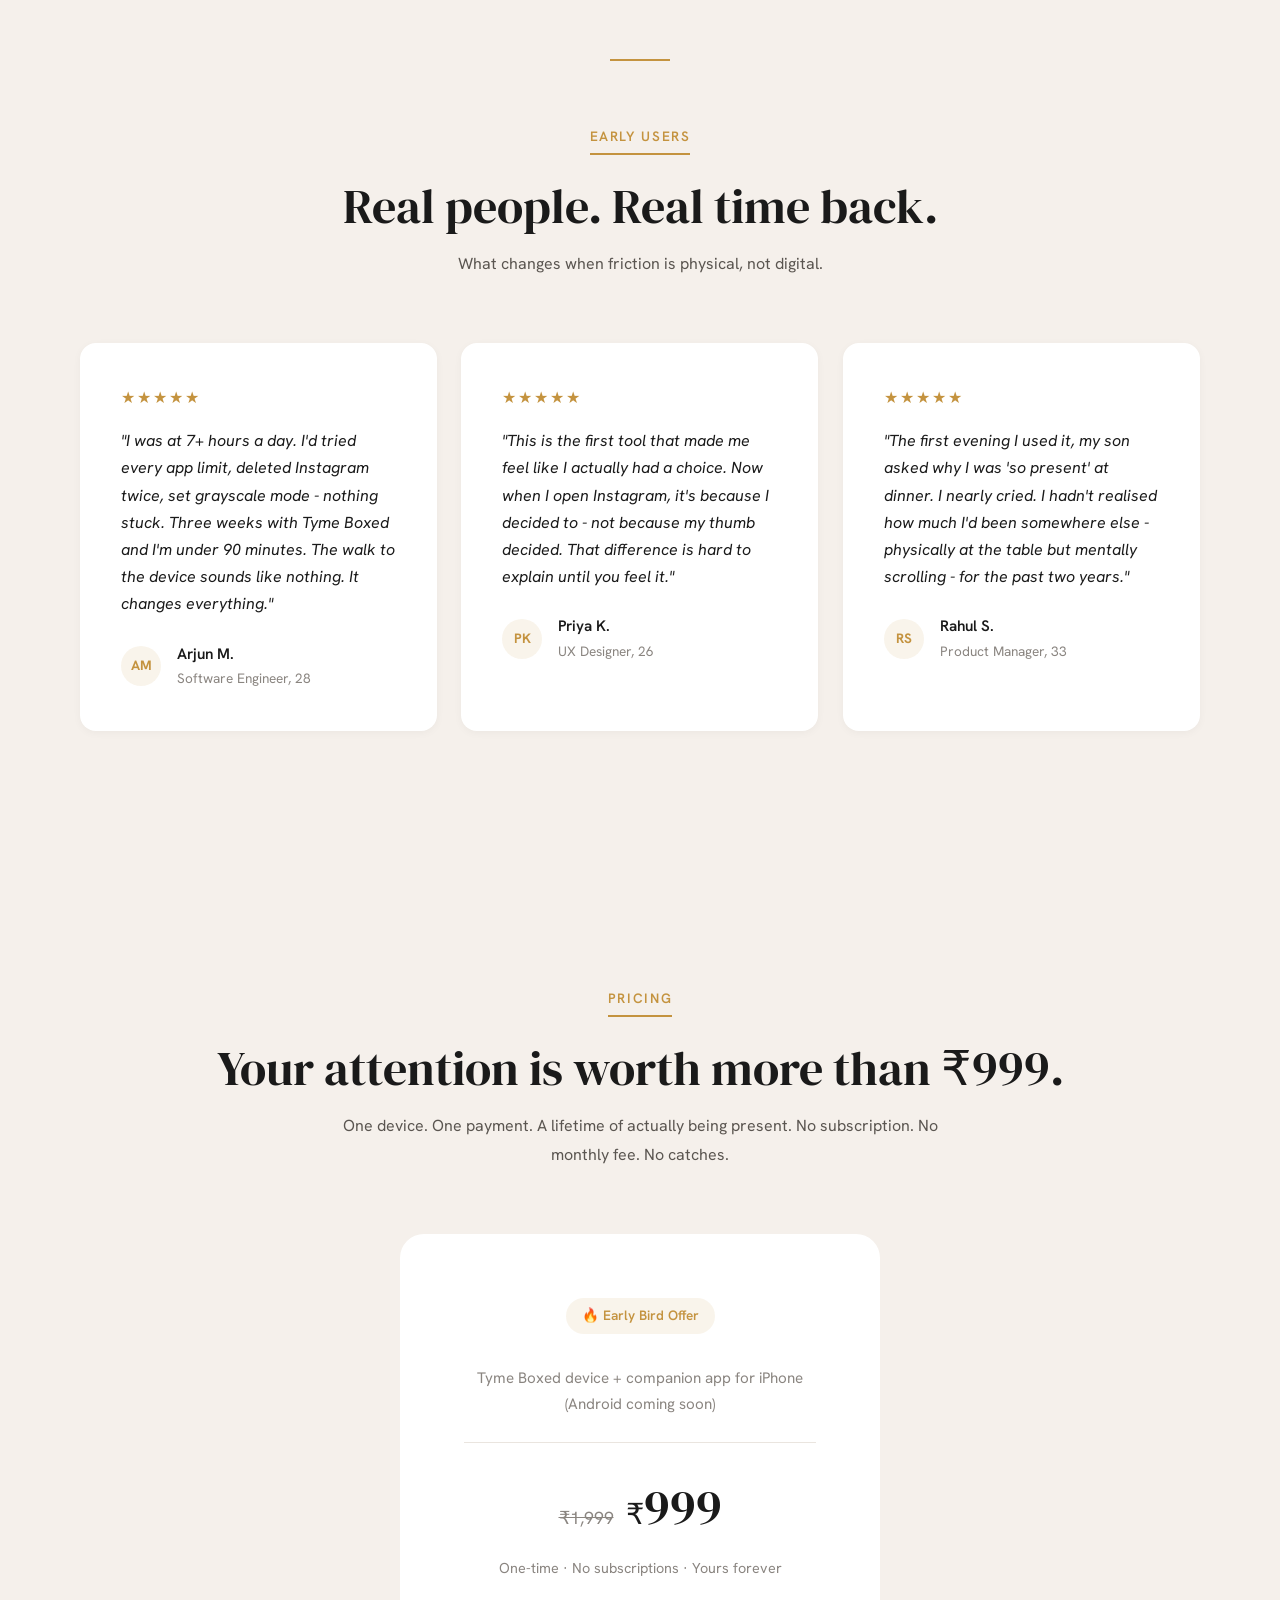
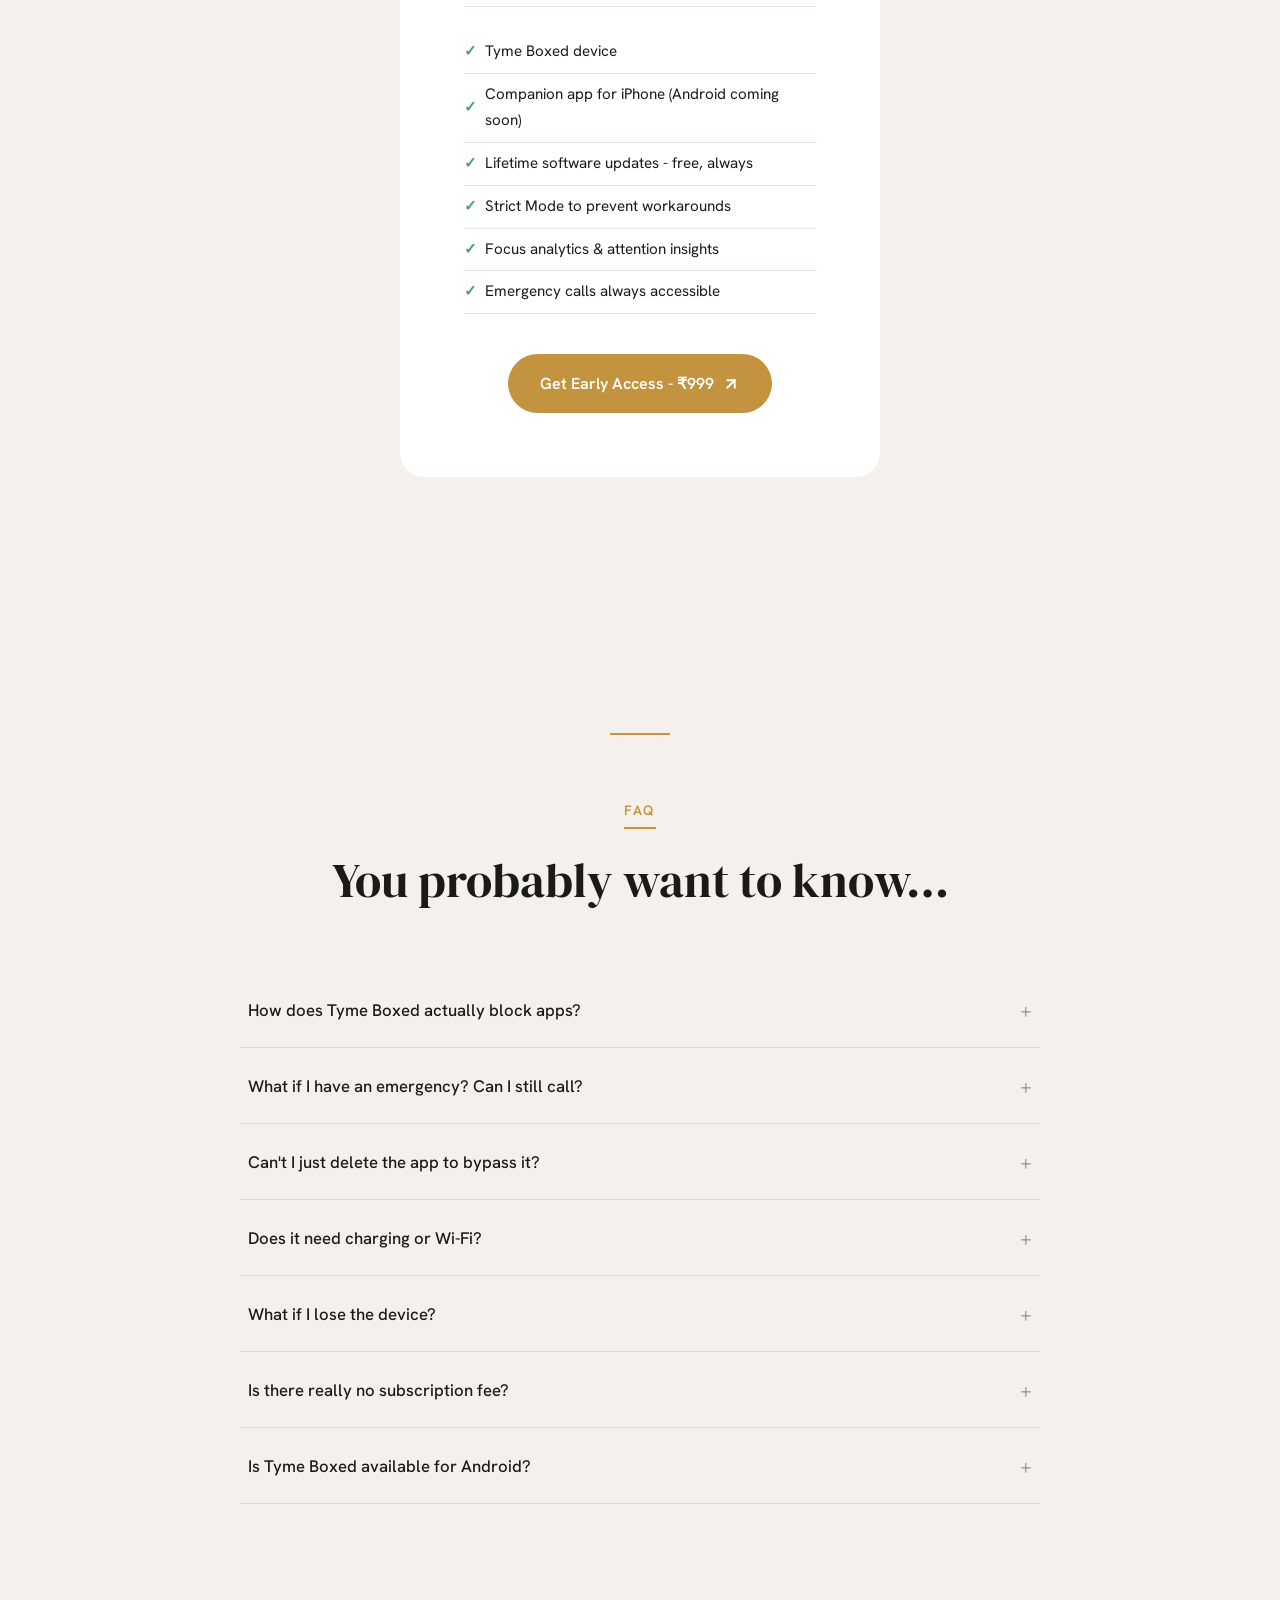
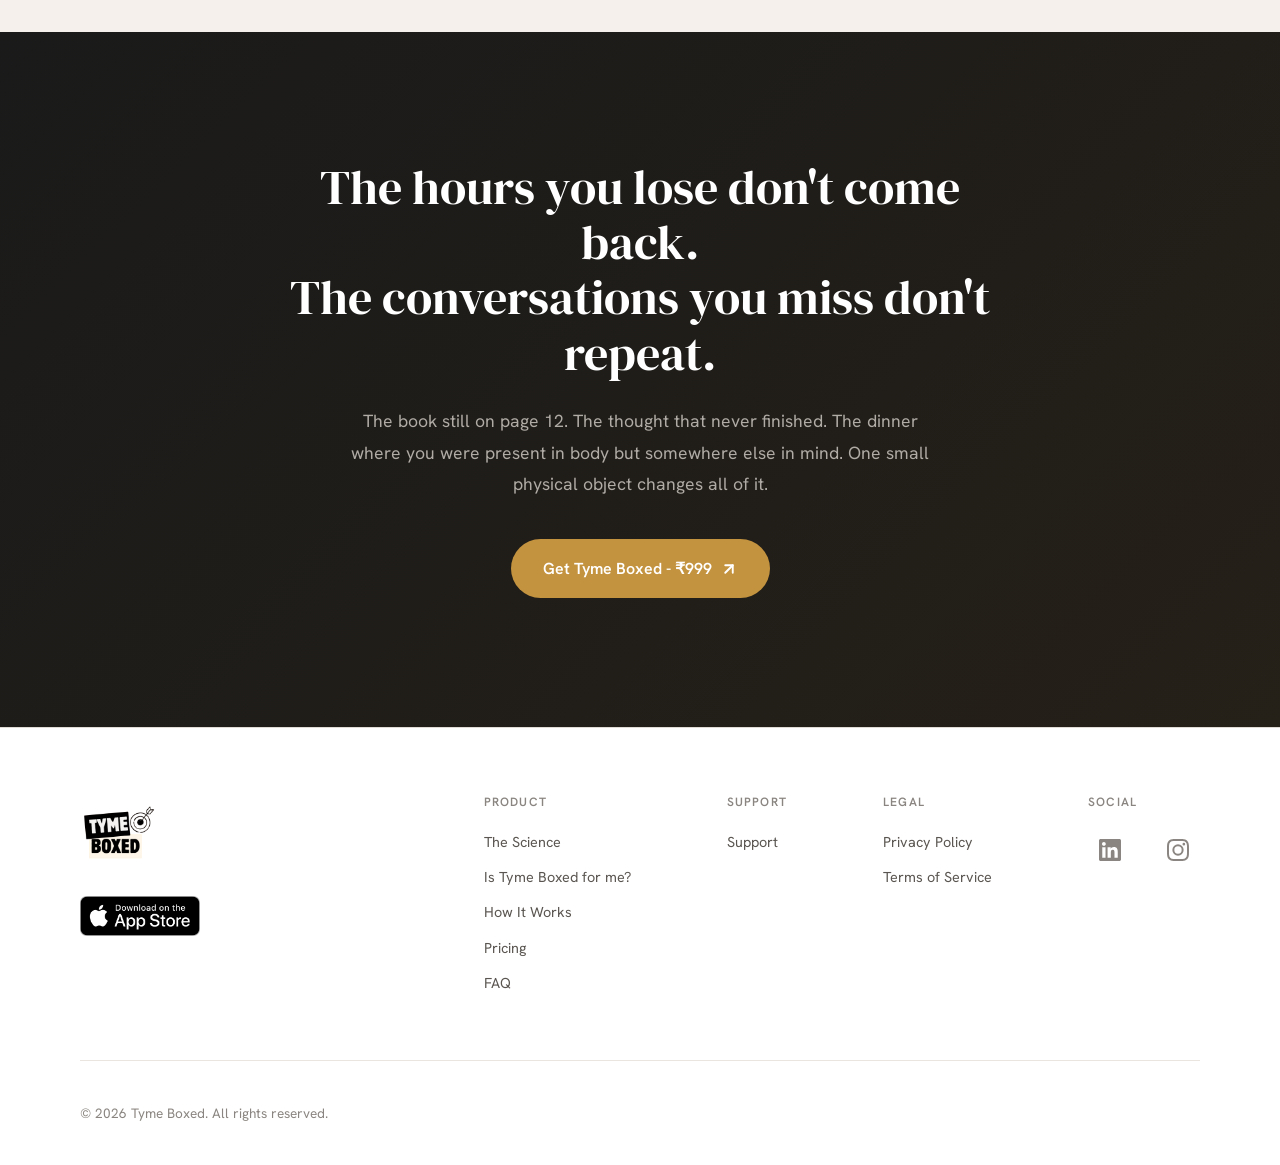
==== commit 9a27b187: "price chnage to 999" ====
--- a/index.html
+++ b/index.html
@@ -330,7 +330,7 @@
     <div class="container">
       <div class="pricing-header reveal">
         <span class="section-label">Pricing</span>
-        <h2>Your attention is worth more than ₹499.</h2>
+        <h2>Your attention is worth more than ₹999.</h2>
         <p>One device. One payment. A lifetime of actually being present. No subscription. No monthly fee. No catches.</p>
       </div>
 
@@ -339,8 +339,8 @@
         <div class="product-desc">Tyme Boxed device + companion app for iPhone (Android coming soon)</div>
 
         <div class="price-display">
-          <span class="price-original">₹1,499</span>
-          <span class="price-current"><span class="currency">₹</span>499</span>
+          <span class="price-original">₹1,999</span>
+          <span class="price-current"><span class="currency">₹</span>999</span>
           <p class="price-period">One-time · No subscriptions · Yours forever</p>
         </div>
 
@@ -354,7 +354,7 @@
         </ul>
 
         <a href="preorder.html" class="btn-primary">
-          Get Early Access - ₹499
+          Get Early Access - ₹999
           <svg width="18" height="18" viewBox="0 0 24 24" fill="none" stroke="currentColor" stroke-width="2.5"
             stroke-linecap="round" stroke-linejoin="round">
             <line x1="7" y1="17" x2="17" y2="7" />
